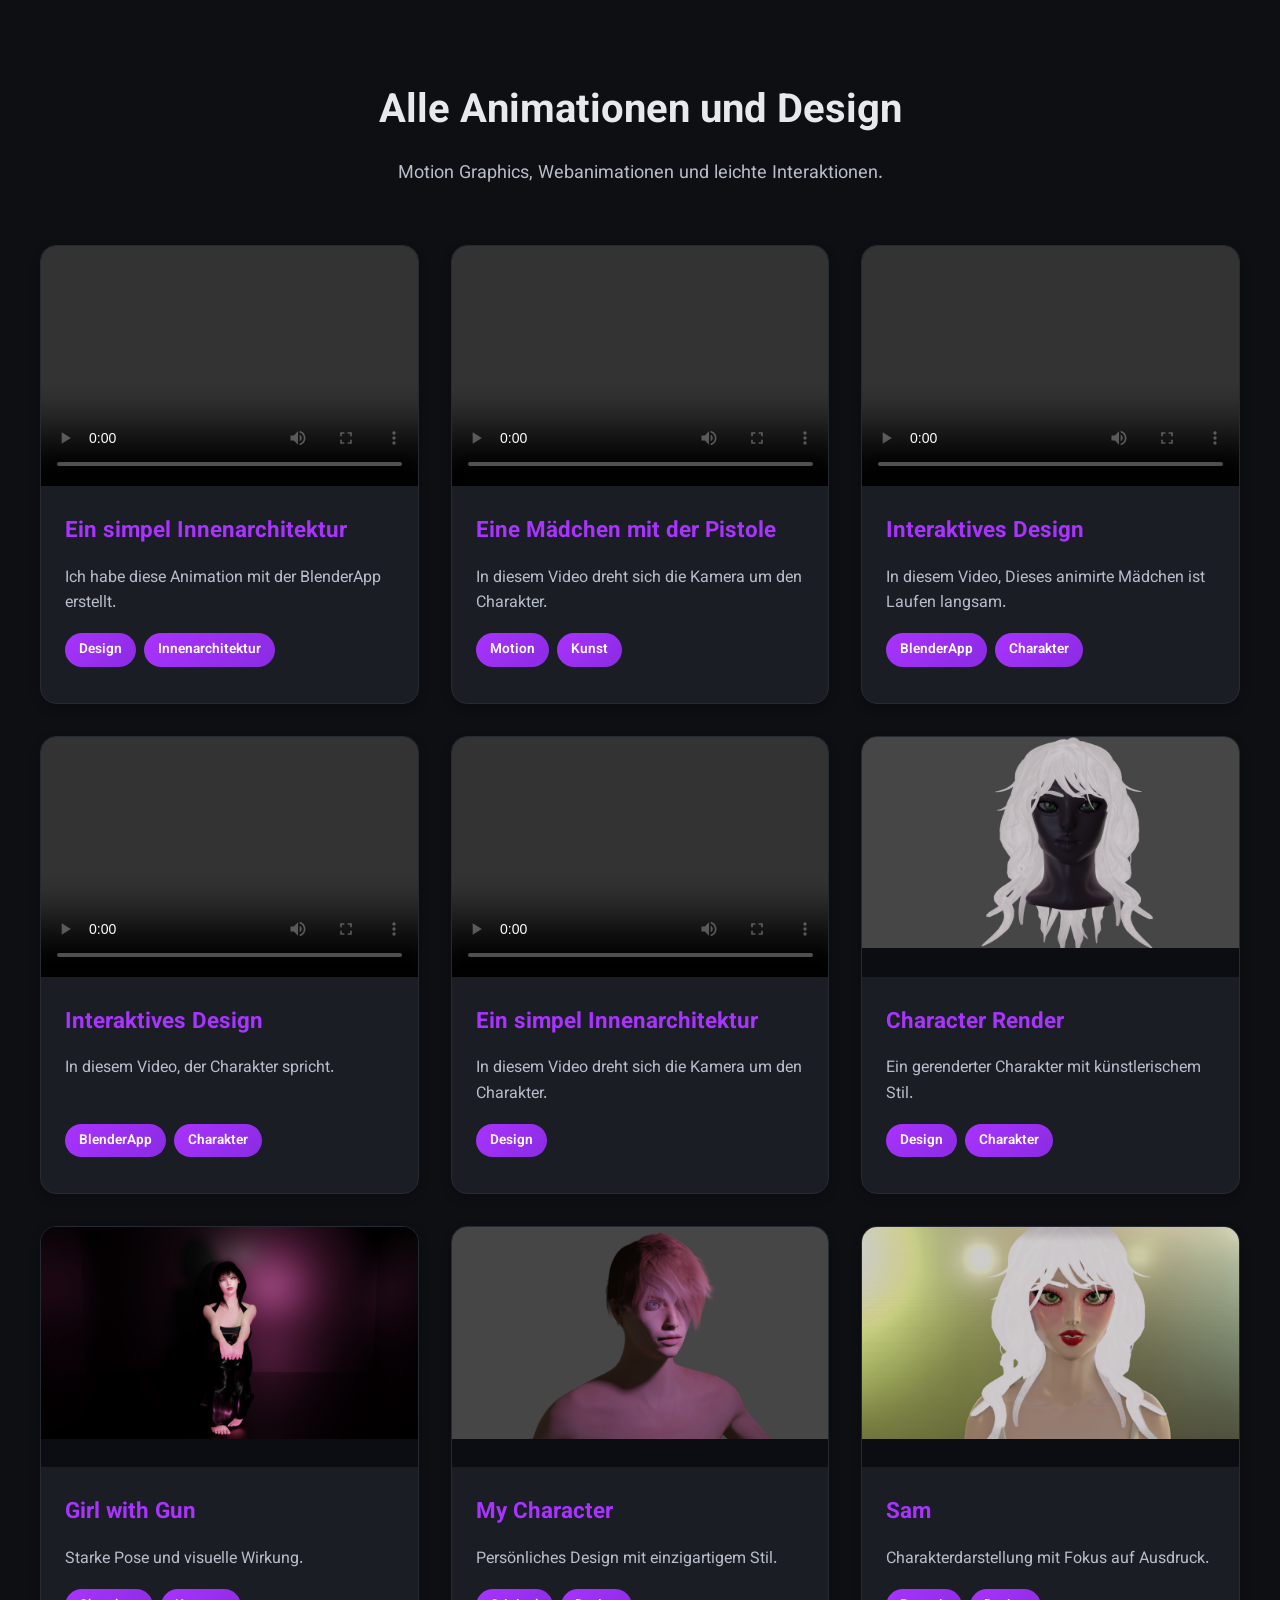
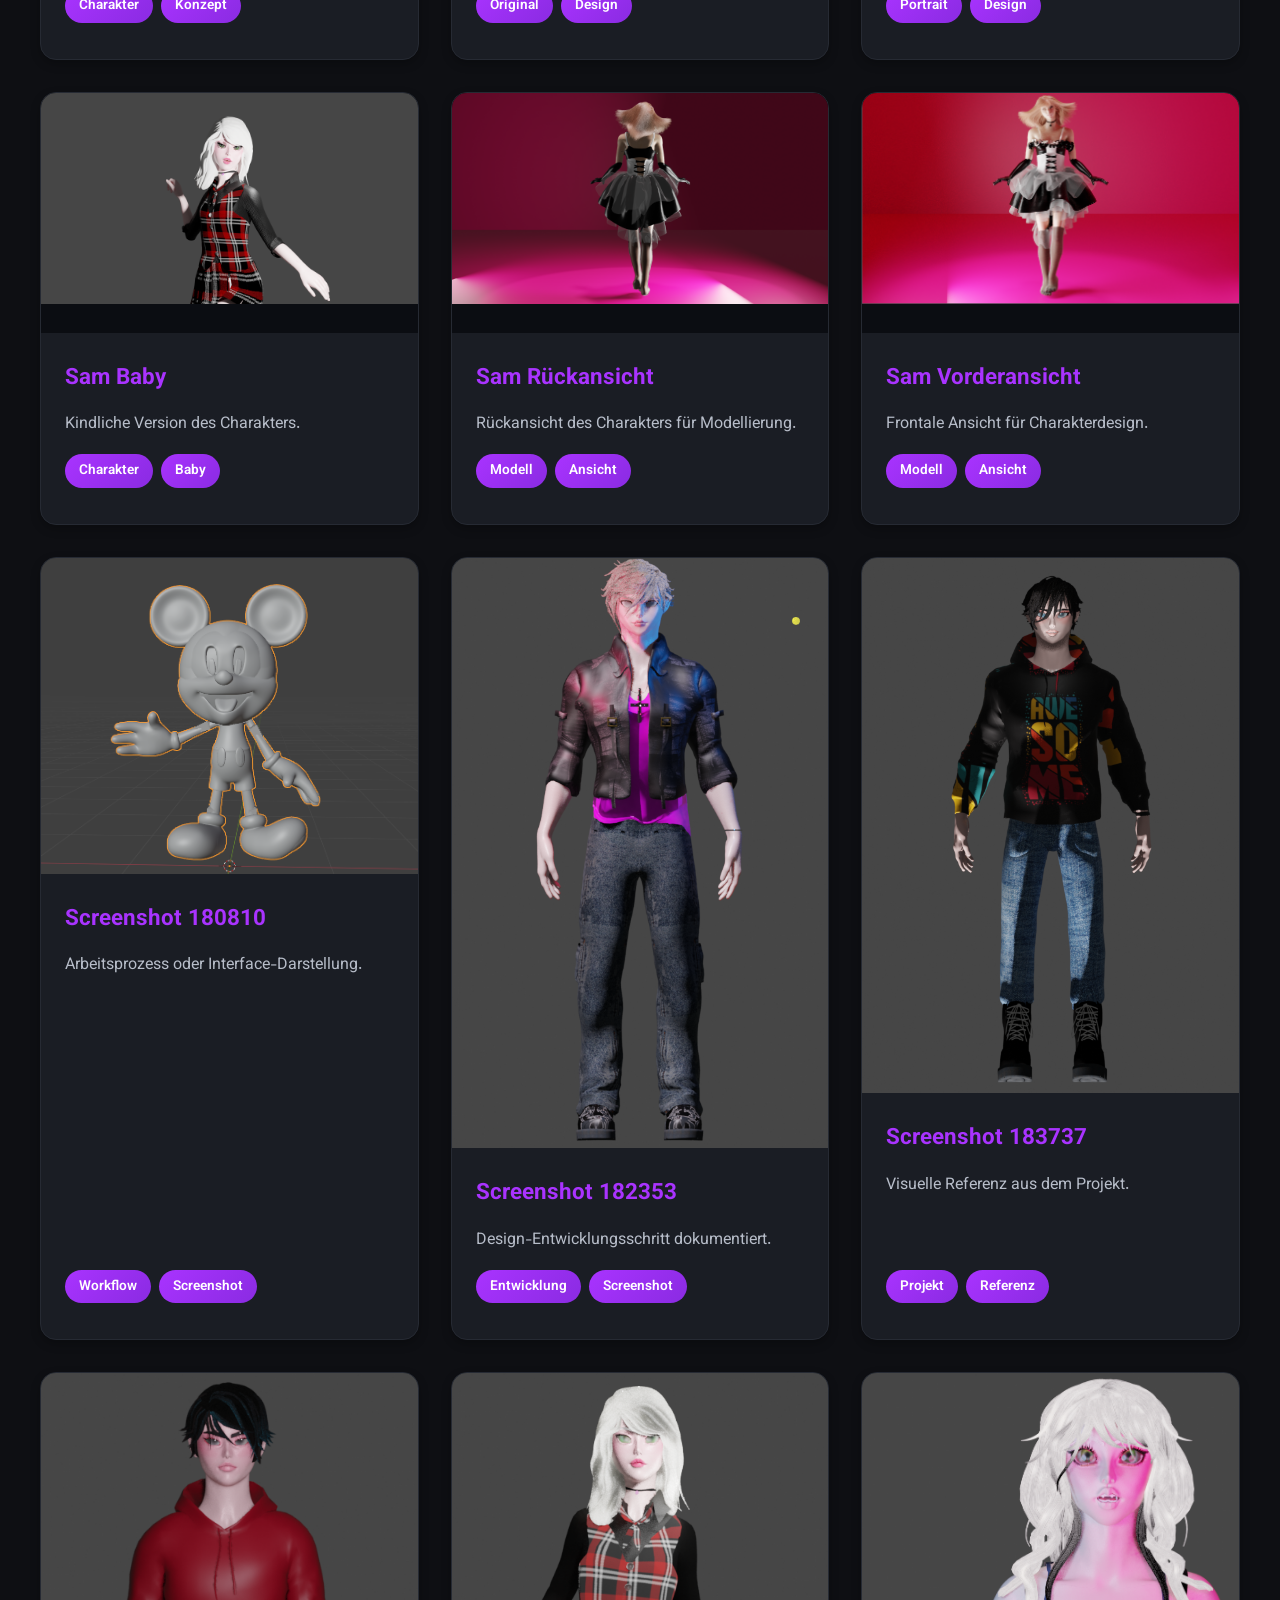
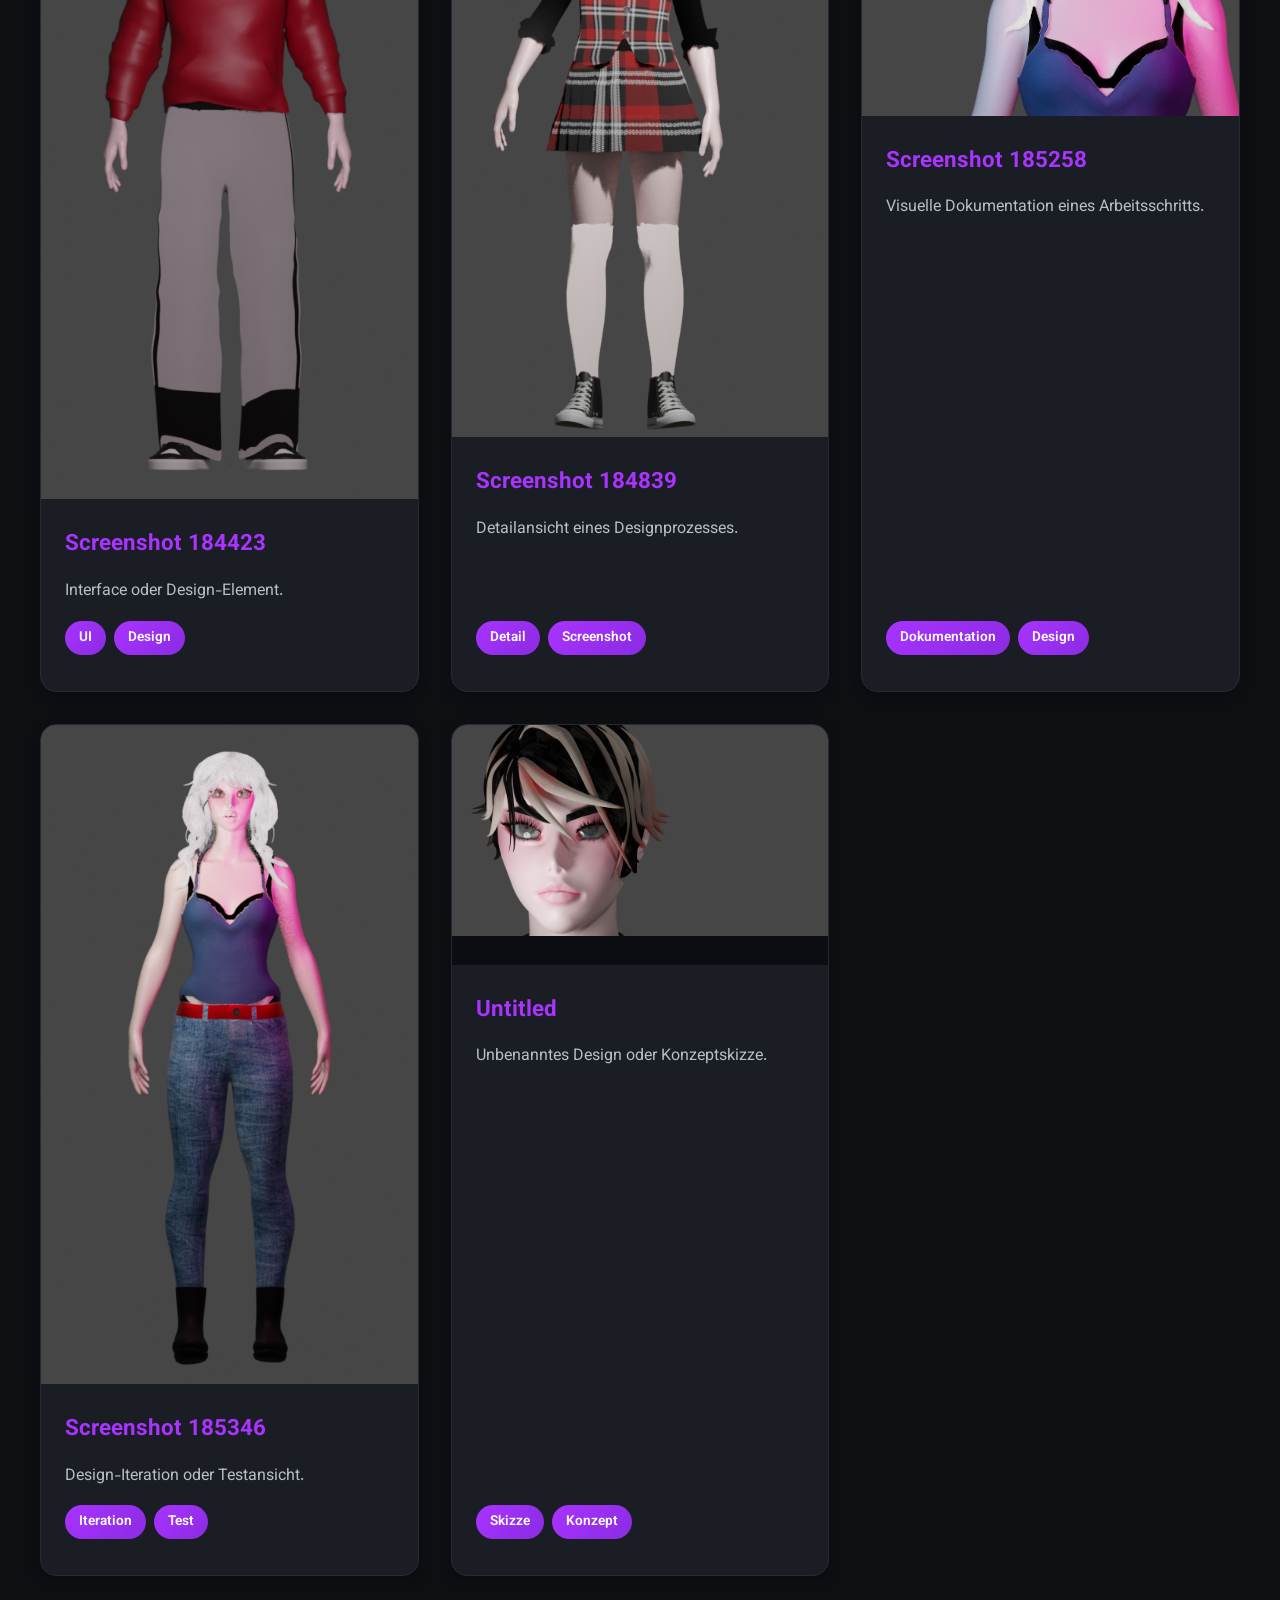
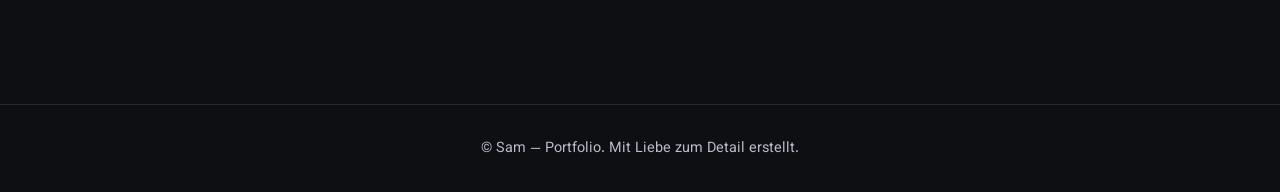
==== morevideos.html @ 578216df ""Completely improved responsive styling and design - Unify card colors across all sections - Center " ====
<!DOCTYPE html>
<html lang="de" dir="ltr">
<head>
  <meta charset="utf-8" />
  <meta name="viewport" content="width=device-width,initial-scale=1" />
  <title>Samira Mashti Zadeh</title>
  <meta name="description"
    content="Animationen, Programmierprojekte und professionelle Zertifikate von Samira Mashti Zadeh." />
  <link rel="preconnect" href="https://fonts.googleapis.com">
  <link href="https://fonts.googleapis.com/css2?family=Vazirmatn:wght@400;600;800&display=swap" rel="stylesheet">
  <link rel="stylesheet" href="css/main.css" />
  <link rel="icon" href="./images/main/favicon.png" type="image/png">
</head>
<body>
  

<section id="animations" class="section">
  <div class="section__head">
    <h2>Alle Animationen und Design</h2>
    <p>Motion Graphics, Webanimationen und leichte Interaktionen.</p>
  </div>

  <div class="grid cards">
    <!-- Video 1 -->
    <article class="card">
      <div class="card__media">
        <video src="videos\0001-0241.mkv" controls preload="metadata"></video>
      </div>
      <div class="card__body">
        <h3>Ein simpel Innenarchitektur</h3>
        <p>Ich habe diese Animation mit der BlenderApp erstellt.</p>
        <div class="tags"><span>Design</span><span>Innenarchitektur</span></div>
      </div>
    </article>

    <!-- Video 2 -->
    <article class="card">
      <div class="card__media">
        <video src="videos\samvid0001-1057.mkv" controls preload="metadata"></video>
      </div>
      <div class="card__body">
        <h3>Eine Mädchen mit der Pistole</h3>
        <p>In diesem Video dreht sich die Kamera um den Charakter.</p>
        <div class="tags"><span>Motion</span><span>Kunst</span></div>
      </div>
    </article>

    <!-- Video 3 -->
    <article class="card">
      <div class="card__media">
        <video src="videos\video check0001-0150.mkv" controls preload="metadata"></video>
      </div>
      <div class="card__body">
        <h3>Interaktives Design</h3>
        <p> In diesem Video, Dieses animirte Mädchen ist Laufen langsam.</p>
        <div class="tags"><span>BlenderApp</span><span>Charakter</span></div>
      </div>
    </article>

    <!-- Video 4 -->
    <article class="card">
      <div class="card__media">
        <video src="videos\video0000-0127.mkv" controls preload="metadata"></video>
      </div>
      <div class="card__body">
        <h3>Interaktives Design</h3>
        <p> In diesem Video, der Charakter spricht.</p>
        <div class="tags"><span>BlenderApp</span><span>Charakter</span></div>
      </div>
    </article>

    <!-- Video 5 -->
    <article class="card">
      <div class="card__media">
        <video src="videos\samvid0001-1120.mkv" controls preload="metadata"></video>
      </div>
      <div class="card__body">
        <h3>Ein simpel Innenarchitektur</h3>
        <p>In diesem Video dreht sich die Kamera um den Charakter.</p>
        <div class="tags"><span>Design</span></div>
      </div>
    </article>

    <!-- images -->
<article class="card">
  <div class="card__media">
    <img src="images/design/character render pic.png" alt="Character Render" />
  </div>
  <div class="card__body">
    <h3>Character Render</h3>
    <p>Ein gerenderter Charakter mit künstlerischem Stil.</p>
    <div class="tags"><span>Design</span><span>Charakter</span></div>
  </div>
</article>

<article class="card">
  <div class="card__media">
    <img src="images/design/girl with gun.png" alt="Girl with Gun" />
  </div>
  <div class="card__body">
    <h3>Girl with Gun</h3>
    <p>Starke Pose und visuelle Wirkung.</p>
    <div class="tags"><span>Charakter</span><span>Konzept</span></div>
  </div>
</article>

<article class="card">
  <div class="card__media">
    <img src="images/design/mycharacter.png" alt="My Character" />
  </div>
  <div class="card__body">
    <h3>My Character</h3>
    <p>Persönliches Design mit einzigartigem Stil.</p>
    <div class="tags"><span>Original</span><span>Design</span></div>
  </div>
</article>

<article class="card">
  <div class="card__media">
    <img src="images/design/sam .png" alt="Sam" />
  </div>
  <div class="card__body">
    <h3>Sam</h3>
    <p>Charakterdarstellung mit Fokus auf Ausdruck.</p>
    <div class="tags"><span>Portrait</span><span>Design</span></div>
  </div>
</article>

<article class="card">
  <div class="card__media">
    <img src="images/design/sam baby.png" alt="Sam Baby" />
  </div>
  <div class="card__body">
    <h3>Sam Baby</h3>
    <p>Kindliche Version des Charakters.</p>
    <div class="tags"><span>Charakter</span><span>Baby</span></div>
  </div>
</article>

<article class="card">
  <div class="card__media">
    <img src="images/design/sam back.png" alt="Sam Back" />
  </div>
  <div class="card__body">
    <h3>Sam Rückansicht</h3>
    <p>Rückansicht des Charakters für Modellierung.</p>
    <div class="tags"><span>Modell</span><span>Ansicht</span></div>
  </div>
</article>

<article class="card">
  <div class="card__media">
    <img src="images/design/sam front.PNG" alt="Sam Front" />
  </div>
  <div class="card__body">
    <h3>Sam Vorderansicht</h3>
    <p>Frontale Ansicht für Charakterdesign.</p>
    <div class="tags"><span>Modell</span><span>Ansicht</span></div>
  </div>
</article>

<article class="card">
  <div class="card__media">
    <img src="images/design/Screenshot 2025-11-18 180810.png" alt="Screenshot 180810" />
  </div>
  <div class="card__body">
    <h3>Screenshot 180810</h3>
    <p>Arbeitsprozess oder Interface-Darstellung.</p>
    <div class="tags"><span>Workflow</span><span>Screenshot</span></div>
  </div>
</article>

<article class="card">
  <div class="card__media">
    <img src="images/design/Screenshot 2025-11-18 182353.png" alt="Screenshot 182353" />
  </div>
  <div class="card__body">
    <h3>Screenshot 182353</h3>
    <p>Design-Entwicklungsschritt dokumentiert.</p>
    <div class="tags"><span>Entwicklung</span><span>Screenshot</span></div>
  </div>
</article>

<article class="card">
  <div class="card__media">
    <img src="images/design/Screenshot 2025-11-18 183737.png" alt="Screenshot 183737" />
  </div>
  <div class="card__body">
    <h3>Screenshot 183737</h3>
    <p>Visuelle Referenz aus dem Projekt.</p>
    <div class="tags"><span>Projekt</span><span>Referenz</span></div>
  </div>
</article>

<article class="card">
  <div class="card__media">
    <img src="images/design/Screenshot 2025-11-18 184423.png" alt="Screenshot 184423" />
  </div>
  <div class="card__body">
    <h3>Screenshot 184423</h3>
    <p>Interface oder Design-Element.</p>
    <div class="tags"><span>UI</span><span>Design</span></div>
  </div>
</article>

<article class="card">
  <div class="card__media">
    <img src="images/design/Screenshot 2025-11-18 184839.png" alt="Screenshot 184839" />
  </div>
  <div class="card__body">
    <h3>Screenshot 184839</h3>
    <p>Detailansicht eines Designprozesses.</p>
    <div class="tags"><span>Detail</span><span>Screenshot</span></div>
  </div>
</article>

<article class="card">
  <div class="card__media">
    <img src="images/design/Screenshot 2025-11-18 185258.png" alt="Screenshot 185258" />
  </div>
  <div class="card__body">
    <h3>Screenshot 185258</h3>
    <p>Visuelle Dokumentation eines Arbeitsschritts.</p>
    <div class="tags"><span>Dokumentation</span><span>Design</span></div>
  </div>
</article>

<article class="card">
  <div class="card__media">
    <img src="images/design/Screenshot 2025-11-18 185346.png" alt="Screenshot 185346" />
  </div>
  <div class="card__body">
    <h3>Screenshot 185346</h3>
    <p>Design-Iteration oder Testansicht.</p>
    <div class="tags"><span>Iteration</span><span>Test</span></div>
  </div>
</article>

<article class="card">
  <div class="card__media">
    <img src="images/design/untitled.png" alt="Untitled" />
  </div>
  <div class="card__body">
    <h3>Untitled</h3>
    <p>Unbenanntes Design oder Konzeptskizze.</p>
    <div class="tags"><span>Skizze</span><span>Konzept</span></div>
  </div>
</article>

</section>



  <footer class="footer">
    <p>© Sam — Portfolio. Mit Liebe zum Detail erstellt.</p>
  </footer>

  <script src="js/app.js"></script>
</body>
</html>
---- css/main.css ----
/* ==================== متغیرها و پایه ==================== */
:root {
  --bg: #0e0f13;
  --bg-alt: #14161c;
  --text: #e7e9ee;
  --muted: #b7bdc9;
  --primary: #a933ff;
  --ring: #00bcd4;
  --card: #1a1d24;
  --border: #262a33;
  --shadow: rgba(0, 0, 0, 0.25);
  --transition: all 0.3s cubic-bezier(0.4, 0, 0.2, 1);
}

*,
*::before,
*::after {
  box-sizing: border-box;
  margin: 0;
  padding: 0;
}

html,
body {
  scroll-behavior: smooth;
}

body {
  font-family: 'Vazirmatn', system-ui, -apple-system, sans-serif;
  color: var(--text);
  background: var(--bg);
  line-height: 1.6;
  overflow-x: hidden;
}

img,
video {
  max-width: 100%;
  display: block;
}

a {
  color: inherit;
  text-decoration: none;
  transition: var(--transition);
}

/* ==================== ناوبری ==================== */
.nav {
  position: sticky;
  top: 0;
  backdrop-filter: blur(12px);
  background: rgba(14, 15, 19, 0.75);
  border-bottom: 1px solid var(--border);
  display: flex;
  justify-content: space-between;
  align-items: center;
  padding: 16px 24px;
  z-index: 100;
  transition: var(--transition);
}

.nav:hover {
  background: rgba(14, 15, 19, 0.9);
}

.logo {
  width: 50px;
  height: auto;
  transition: var(--transition);
}

.logo:hover {
  transform: scale(1.05);
}

.nav a {
  position: relative;
  padding: 8px 12px;
  font-weight: 500;
  opacity: 0.9;
}

.nav a::after {
  content: '';
  position: absolute;
  bottom: 0;
  left: 50%;
  width: 0;
  height: 2px;
  background: var(--primary);
  transition: var(--transition);
  transform: translateX(-50%);
}

.nav a:hover {
  opacity: 1;
}

.nav a:hover::after {
  width: 70%;
}

/* ==================== بخش Hero ==================== */
.hero {
  min-height: 80vh;
  display: grid;
  grid-template-columns: 1fr 1fr;
  align-items: center;
  gap: 40px;
  padding: 60px 20px;
  max-width: 1400px;
  margin: 0 auto;
}

.hero__content h1 {
  font-size: clamp(32px, 5vw, 56px);
  margin: 0 0 16px;
  line-height: 1.2;
}

.hero__name {
  font-size: clamp(22px, 3vw, 32px);
  color: var(--muted);
  margin: 0 0 12px;
  font-weight: 600;
}

.hero__content p {
  color: var(--muted);
  margin: 0 0 24px;
  font-size: clamp(16px, 2vw, 20px);
}

.hero__cta {
  display: flex;
  gap: 16px;
  flex-wrap: wrap;
}

.btn {
  display: inline-block;
  padding: 12px 24px;
  border-radius: 10px;
  border: 1px solid var(--border);
  color: var(--text);
  font-weight: 600;
  transition: var(--transition);
  cursor: pointer;
  text-align: center;
}

.btn.primary {
  background: var(--primary);
  border-color: transparent;
  box-shadow: 0 4px 15px rgba(169, 51, 255, 0.3);
}

.btn.primary:hover {
  background: #8a2be2;
  transform: translateY(-2px);
  box-shadow: 0 6px 20px rgba(169, 51, 255, 0.5);
}

.btn.ghost:hover {
  background: rgba(169, 51, 255, 0.1);
  border-color: var(--primary);
}

/* ==================== افکت Orbit ==================== */
.hero__orbit {
  position: relative;
  width: 280px;
  height: 280px;
  margin: 0 auto;
}

.imgp {
  position: absolute;
  top: 50%;
  left: 50%;
  width: 150%;
  height: 250%;
  
  transform: translate(-50%, -50%);
  object-fit: cover;
  z-index: 10;
  border: 3px solid var(--primary);
  box-shadow: 0 0 30px rgba(169, 51, 255, 0.4);
}

.ring {
  fill: none;
  stroke: var(--ring);
  stroke-width: 2;
  opacity: 0.7;
  animation: spin 18s linear infinite;
}

.ring--2 {
  stroke: var(--primary);
  opacity: 0.5;
  animation-duration: 26s;
}

@keyframes spin {
  from {
    transform: rotate(0deg);
    transform-origin: 50% 50%;
  }

  to {
    transform: rotate(360deg);
    transform-origin: 50% 50%;
  }
}

/* ==================== بخش‌های اصلی ==================== */
.section {
  padding: 80px 20px;
  transition: var(--transition);
}

.section.alt {
  background: var(--bg-alt);
}

.section__head {
  max-width: 900px;
  margin: 0 auto 48px;
  text-align: center;
}

.section__head h2 {
  margin: 0 0 16px;
  font-size: clamp(28px, 4vw, 40px);
  color: var(--text);
}

.section__head p {
  color: var(--muted);
  font-size: clamp(16px, 2vw, 18px);
}

/* ==================== کارت‌های Animationen (حالت قبلی) ==================== */
#animations .grid.cards {
  display: grid;
  grid-template-columns: repeat(auto-fit, minmax(300px, 1fr));
  gap: 24px;
  max-width: 1200px;
  margin: 0 auto;
}

#animations .cards>.card {
  background: var(--card);
  border: 1px solid var(--border);
  border-radius: 16px;
  overflow: hidden;
  display: flex !important;
  flex-direction: column !important;
  transition: var(--transition);
  box-shadow: 0 4px 10px var(--shadow);
}

#animations .card:hover {
  transform: translateY(-5px);
  box-shadow: 0 8px 25px rgba(169, 51, 255, 0.2);
  border-color: rgba(169, 51, 255, 0.4);
}

#animations .card__media {
  width: 100%;
  min-height: 220px;
  flex-shrink: 0;
  background: #0b0d12;
}

#animations .card__media video {
  width: 100%;
  height: 100%;
  object-fit: cover;
}

#animations .card__body {
  padding: 24px 20px;
  flex-grow: 1;
  display: flex;
  flex-direction: column;
}

#animations .card__body h3 {
  margin: 0 0 12px 0;
  color: var(--primary);
  font-weight: 700;
}

#animations .card__body p {
  color: var(--muted);
  margin: 0 0 16px 0;
  flex-grow: 1;
}

#animations .tags span {
  background: #232733;
  color: var(--muted);
  padding: 4px 10px;
  border-radius: 999px;
  margin: 0 8px 8px 0;
  font-size: 0.85rem;
  display: inline-block;
}

/* ==================== کارت‌های Programmierungsprojekte (بدون تصویر) ==================== */
#projects .grid.cards {
  display: grid;
  grid-template-columns: repeat(auto-fit, minmax(320px, 1fr));
  gap: 28px;
  max-width: 1200px;
  margin: 0 auto;
}

#projects .cards>.card {
  grid-template-columns: 1fr !important;
  display: block !important;
  min-height: auto;
  background: linear-gradient(135deg, #1a1d24 0%, #2a1b3c 50%, #1a1d24 100%);
  border: 1px solid rgba(169, 51, 255, 0.4);
  border-radius: 16px;
  overflow: hidden;
  transition: all 0.4s cubic-bezier(0.175, 0.885, 0.32, 1.275);
  position: relative;
  box-shadow: 0 4px 15px var(--shadow);
}

#projects .card::before {
  content: '';
  position: absolute;
  top: 0;
  left: 0;
  right: 0;
  height: 4px;
  background: linear-gradient(90deg, var(--primary), var(--ring), var(--primary));
  background-size: 200% 200%;
  opacity: 0.8;
  animation: gradientFlow 3s ease infinite;
  z-index: 2;
}

@keyframes gradientFlow {
  0% {
    background-position: 0% 50%;
  }

  50% {
    background-position: 100% 50%;
  }

  100% {
    background-position: 0% 50%;
  }
}

#projects .card:hover {
  transform: translateY(-8px) scale(1.01);
  box-shadow: 0 12px 35px rgba(169, 51, 255, 0.4);
  border-color: rgba(169, 51, 255, 0.7);
}

#projects .card__media {
  display: none !important;
}

#projects .card__body {
  width: 100%;
  padding: 32px 28px;
  display: flex;
  flex-direction: column;
}

#projects .card__body h3 {
  margin: 0 0 16px 0;
  color: var(--primary);
  font-weight: 800;
  font-size: 1.5rem;
  transition: color 0.3s ease;
}

#projects .card:hover .card__body h3 {
  color: var(--ring);
}

#projects .card__body p {
  color: var(--muted);
  line-height: 1.8;
  margin: 0 0 20px 0;
  flex-grow: 1;
}

#projects .tags {
  margin: 20px 0;
}

#projects .tags span {
  background: linear-gradient(135deg, var(--primary), #8a2be2);
  color: white;
  padding: 6px 16px;
  border-radius: 20px;
  font-size: 0.85rem;
  font-weight: 600;
  margin: 0 8px 8px 0;
  display: inline-block;
  transition: var(--transition);
  box-shadow: 0 2px 5px rgba(0, 0, 0, 0.2);
}

#projects .tags span:hover {
  transform: translateY(-3px) scale(1.1);
  box-shadow: 0 4px 10px rgba(169, 51, 255, 0.4);
}

#projects .actions {
  margin-top: auto;
  padding-top: 16px;
}

#projects .btn.small {
  background: linear-gradient(135deg, var(--primary), #8a2be2);
  border: none;
  color: white;
  padding: 12px 28px;
  border-radius: 10px;
  font-weight: 700;
  font-size: 0.95rem;
  transition: var(--transition);
  position: relative;
  overflow: hidden;
  display: inline-block;
  cursor: pointer;
  width: 100%;
  text-align: center;
}

#projects .btn.small::after {
  content: '';
  position: absolute;
  top: -50%;
  left: -60%;
  width: 20px;
  height: 200%;
  background: rgba(255, 255, 255, 0.35);
  transform: rotate(25deg);
  transition: all 0.6s ease;
}

#projects .btn.small:hover::after {
  left: 130%;
}

#projects .btn.small:hover {
  transform: translateY(-3px);
  box-shadow: 0 8px 22px rgba(169, 51, 255, 0.6);
}

/* ==================== بخش Zertifikate ==================== */
.cert-filter {
  display: flex;
  flex-wrap: wrap;
  justify-content: center;
  gap: 12px;
  margin-bottom: 32px;
}

.filter-btn {
  background: rgba(169, 51, 255, 0.1);
  color: var(--primary);
  border: 1px solid rgba(169, 51, 255, 0.3);
  padding: 10px 20px;
  border-radius: 25px;
  cursor: pointer;
  transition: var(--transition);
  font-weight: 500;
}

.filter-btn:hover {
  background: rgba(169, 51, 255, 0.2);
  transform: translateY(-2px);
}

.filter-btn.active {
  background: var(--primary);
  color: white;
  border-color: transparent;
  box-shadow: 0 4px 15px rgba(169, 51, 255, 0.4);
}

.cert-carousel {
  display: flex;
  overflow-x: auto;
  gap: 20px;
  scroll-behavior: smooth;
  padding: 20px 10px 30px;
  scrollbar-width: thin;
  scrollbar-color: var(--primary) transparent;
}

.cert-carousel::-webkit-scrollbar {
  height: 8px;
}

.cert-carousel::-webkit-scrollbar-track {
  background: var(--bg-alt);
  border-radius: 10px;
}

.cert-carousel::-webkit-scrollbar-thumb {
  background: var(--primary);
  border-radius: 10px;
}

.cert-card {
  min-width: 280px;
  background: var(--card);
  border: 1px solid var(--border);
  border-radius: 12px;
  padding: 24px;
  box-shadow: 0 4px 10px var(--shadow);
  transition: var(--transition);
  flex-shrink: 0;
}

.cert-card:hover {
  transform: translateY(-5px);
  box-shadow: 0 8px 25px rgba(169, 51, 255, 0.3);
  border-color: rgba(169, 51, 255, 0.5);
}

.cert-card h3 {
  color: var(--primary);
  margin-bottom: 8px;
}

.cert-card p {
  color: var(--muted);
  margin-bottom: 16px;
  font-size: 0.9rem;
}

.cert-controls {
  display: flex;
  flex-wrap: wrap;
  justify-content: center;
  gap: 12px;
  margin-top: 24px;
}

.cert-controls .btn {
  background: rgba(169, 51, 255, 0.1);
  color: var(--primary);
  border: 1px solid rgba(169, 51, 255, 0.3);
  padding: 10px 20px;
  border-radius: 8px;
  cursor: pointer;
  transition: var(--transition);
  font-weight: 500;
}

.cert-controls .btn:hover {
  background: var(--primary);
  color: white;
  transform: translateY(-2px);
  box-shadow: 0 4px 15px rgba(169, 51, 255, 0.4);
}

.cert-controls .view-all {
  background: rgba(0, 188, 212, 0.1);
  color: var(--ring);
  border-color: rgba(0, 188, 212, 0.3);
}

.cert-controls .view-all:hover {
  background: var(--ring);
}

/* ==================== فرم تماس ==================== */
.contact {
  max-width: 600px;
  margin: 0 auto;
  display: grid;
  gap: 20px;
}

.contact label {
  display: grid;
  gap: 8px;
  font-weight: 500;
}

.contact input,
.contact textarea {
  background: #0e1016;
  color: var(--text);
  border: 1px solid var(--border);
  padding: 14px 16px;
  border-radius: 10px;
  transition: var(--transition);
  font-family: inherit;
}

.contact input:focus,
.contact textarea:focus {
  outline: none;
  border-color: var(--primary);
  box-shadow: 0 0 0 3px rgba(169, 51, 255, 0.1);
}

.contact button[type="submit"] {
  background: var(--primary);
  color: white;
  border: none;
  padding: 14px 32px;
  border-radius: 10px;
  font-weight: 700;
  cursor: pointer;
  transition: var(--transition);
  margin-top: 10px;
}

.contact button[type="submit"]:hover {
  background: #8a2be2;
  transform: translateY(-2px);
  box-shadow: 0 6px 20px rgba(169, 51, 255, 0.4);
}

/* ==================== شبکه‌های اجتماعی ==================== */
.socials {
  max-width: 600px;
  margin: 32px auto 0;
  display: flex;
  justify-content: center;
  gap: 16px;
  flex-wrap: wrap;
}

.socials a {
  padding: 12px 24px;
  background: rgba(169, 51, 255, 0.1);
  border: 1px solid rgba(169, 51, 255, 0.3);
  border-radius: 10px;
  transition: var(--transition);
  font-weight: 500;
}

.socials a:hover {
  background: var(--primary);
  transform: translateY(-2px);
  box-shadow: 0 4px 15px rgba(169, 51, 255, 0.4);
}

/* ==================== فوتر ==================== */
.footer {
  border-top: 1px solid var(--border);
  padding: 32px 20px;
  text-align: center;
  color: var(--muted);
  font-size: 0.9rem;
}

/* ==================== انیمیشن ورود کارت‌ها ==================== */
@keyframes fadeInUp {
  from {
    opacity: 0;
    transform: translateY(30px);
  }

  to {
    opacity: 1;
    transform: translateY(0);
  }
}

.card {
  animation: fadeInUp 0.6s ease forwards;
}

.card:nth-child(even) {
  animation-delay: 0.1s;
}

.card:nth-child(3n) {
  animation-delay: 0.15s;
}

/* ==================== RESPONSIVE DESIGN ==================== */

/* دسکتاپ بزرگ */
@media (min-width: 1440px) {
  .hero {
    padding: 80px 40px;
  }

  .section {
    padding: 100px 40px;
  }
}

/* لپ‌تاپ */
@media (max-width: 1200px) {
  .hero {
    min-height: 70vh;
    gap: 32px;
  }

  .nav {
    padding: 14px 20px;
  }
}

/* تبلت افقی / دسکتاپ کوچک */
@media (max-width: 992px) {
  .hero {
    grid-template-columns: 1fr;
    text-align: center;
    min-height: auto;
    padding: 60px 20px;
  }

  .hero__orbit {
    width: 240px;
    height: 240px;
    margin: 40px auto 0;
  }

  .nav {
    flex-wrap: wrap;
    gap: 10px;
  }

  .nav a {
    margin: 0 8px;
  }

  #projects .grid.cards,
  #animations .grid.cards {
    grid-template-columns: repeat(auto-fit, minmax(280px, 1fr));
  }
}

/* تبلت عمودی */
@media (max-width: 768px) {
  .section {
    padding: 60px 20px;
  }

  .section__head {
    margin-bottom: 32px;
  }

  #projects .card__body {
    padding: 24px 20px;
  }

  #projects .card__body h3 {
    font-size: 1.3rem;
  }

  .cert-filter,
  .cert-controls {
    justify-content: center;
  }

  .socials {
    flex-wrap: wrap;
  }

  .card {
    animation-delay: 0 !important;
  }
}

/* موبایل بزرگ */
@media (max-width: 576px) {
  .hero__content h1 {
    font-size: clamp(24px, 6vw, 32px);
  }

  .btn {
    padding: 10px 20px;
    font-size: 0.95rem;
    width: 100%;
    max-width: 280px;
  }

  .hero__cta {
    justify-content: center;
  }

  .cert-card {
    min-width: 240px;
  }

  .cert-controls {
    flex-direction: column;
    align-items: stretch;
  }

  .cert-controls .btn {
    width: 100%;
  }

  #projects .grid.cards,
  #animations .grid.cards {
    grid-template-columns: 1fr;
  }
}

/* موبایل کوچک */
@media (max-width: 375px) {
  .nav {
    padding: 12px 16px;
  }

  .nav a {
    font-size: 0.9rem;
    padding: 6px 10px;
  }

  .section {
    padding: 48px 16px;
  }

  .hero__orbit {
    width: 200px;
    height: 200px;
  }

  #projects .card__body,
  .cert-card {
    padding: 20px 16px;
  }
}

/* ==================== دکمه‌های وسط‌چین ==================== */
.button-center-container {
  display: flex;
  justify-content: center;
  margin-top: 48px;
  margin-bottom: 32px;
}

.btn-centered,
.btn-show-more {
  min-width: 220px;
  padding: 14px 32px !important;
  font-size: 1.05rem !important;
  font-weight: 700 !important;
  background: var(--gradient-primary) !important;
  border: none !important;
  color: white !important;
  border-radius: 12px !important;
  cursor: pointer;
  transition: var(--transition);
  box-shadow: 0 4px 15px rgba(169, 51, 255, 0.3);
}

.btn-centered:hover,
.btn-show-more:hover {
  transform: translateY(-4px) scale(1.03) !important;
  box-shadow: 0 8px 25px rgba(169, 51, 255, 0.5) !important;
}

/* ==================== بهبود بخش Animationen ==================== */
#animations .section__head {
  margin-bottom: 56px;
}

#animations .grid.cards {
  gap: 32px;
  margin-bottom: 48px;
}

#animations .card {
  box-shadow: 0 6px 18px var(--shadow);
  transition: all 0.4s cubic-bezier(0.175, 0.885, 0.32, 1.275);
}

#animations .card:hover {
  transform: translateY(-8px) scale(1.02);
  box-shadow: 0 12px 35px rgba(169, 51, 255, 0.3);
}

#animations .card__media {
  min-height: 240px;
  position: relative;
  overflow: hidden;
}

#animations .card__media::after {
  content: '';
  position: absolute;
  top: 0;
  left: 0;
  right: 0;
  height: 4px;
  background: var(--gradient-topbar);
  background-size: 200% 200%;
  opacity: 0.8;
  animation: gradientFlow 3s ease infinite;
}

#animations .card__body {
  padding: 28px 24px;
}

#animations .card__body h3 {
  font-size: 1.4rem;
  margin-bottom: 16px;
}

#animations .tags span {
  background: linear-gradient(135deg, var(--primary), #8a2be2);
  color: white;
  font-weight: 600;
  padding: 6px 14px;
  border-radius: 20px;
}

/* ==================== بهبود بخش Projekte ==================== */
#projects .button-center-container {
  margin-top: 56px;
  margin-bottom: 40px;
}

.btn-show-more {
  background: linear-gradient(135deg, #00bcd4, #008ba3) !important;
  position: relative;
  overflow: hidden;
}

.btn-show-more::after {
  content: '';
  position: absolute;
  top: -50%;
  left: -60%;
  width: 20px;
  height: 200%;
  background: rgba(255, 255, 255, 0.35);
  transform: rotate(25deg);
  transition: all 0.6s ease;
}

.btn-show-more:hover::after {
  left: 130%;
}

/* ==================== ریسپانسیو برای دکمه‌ها ==================== */
@media (max-width: 768px) {

  .btn-centered,
  .btn-show-more {
    min-width: 180px;
    padding: 12px 24px !important;
    font-size: 0.95rem !important;
  }

  #animations .grid.cards {
    gap: 24px;
  }
}
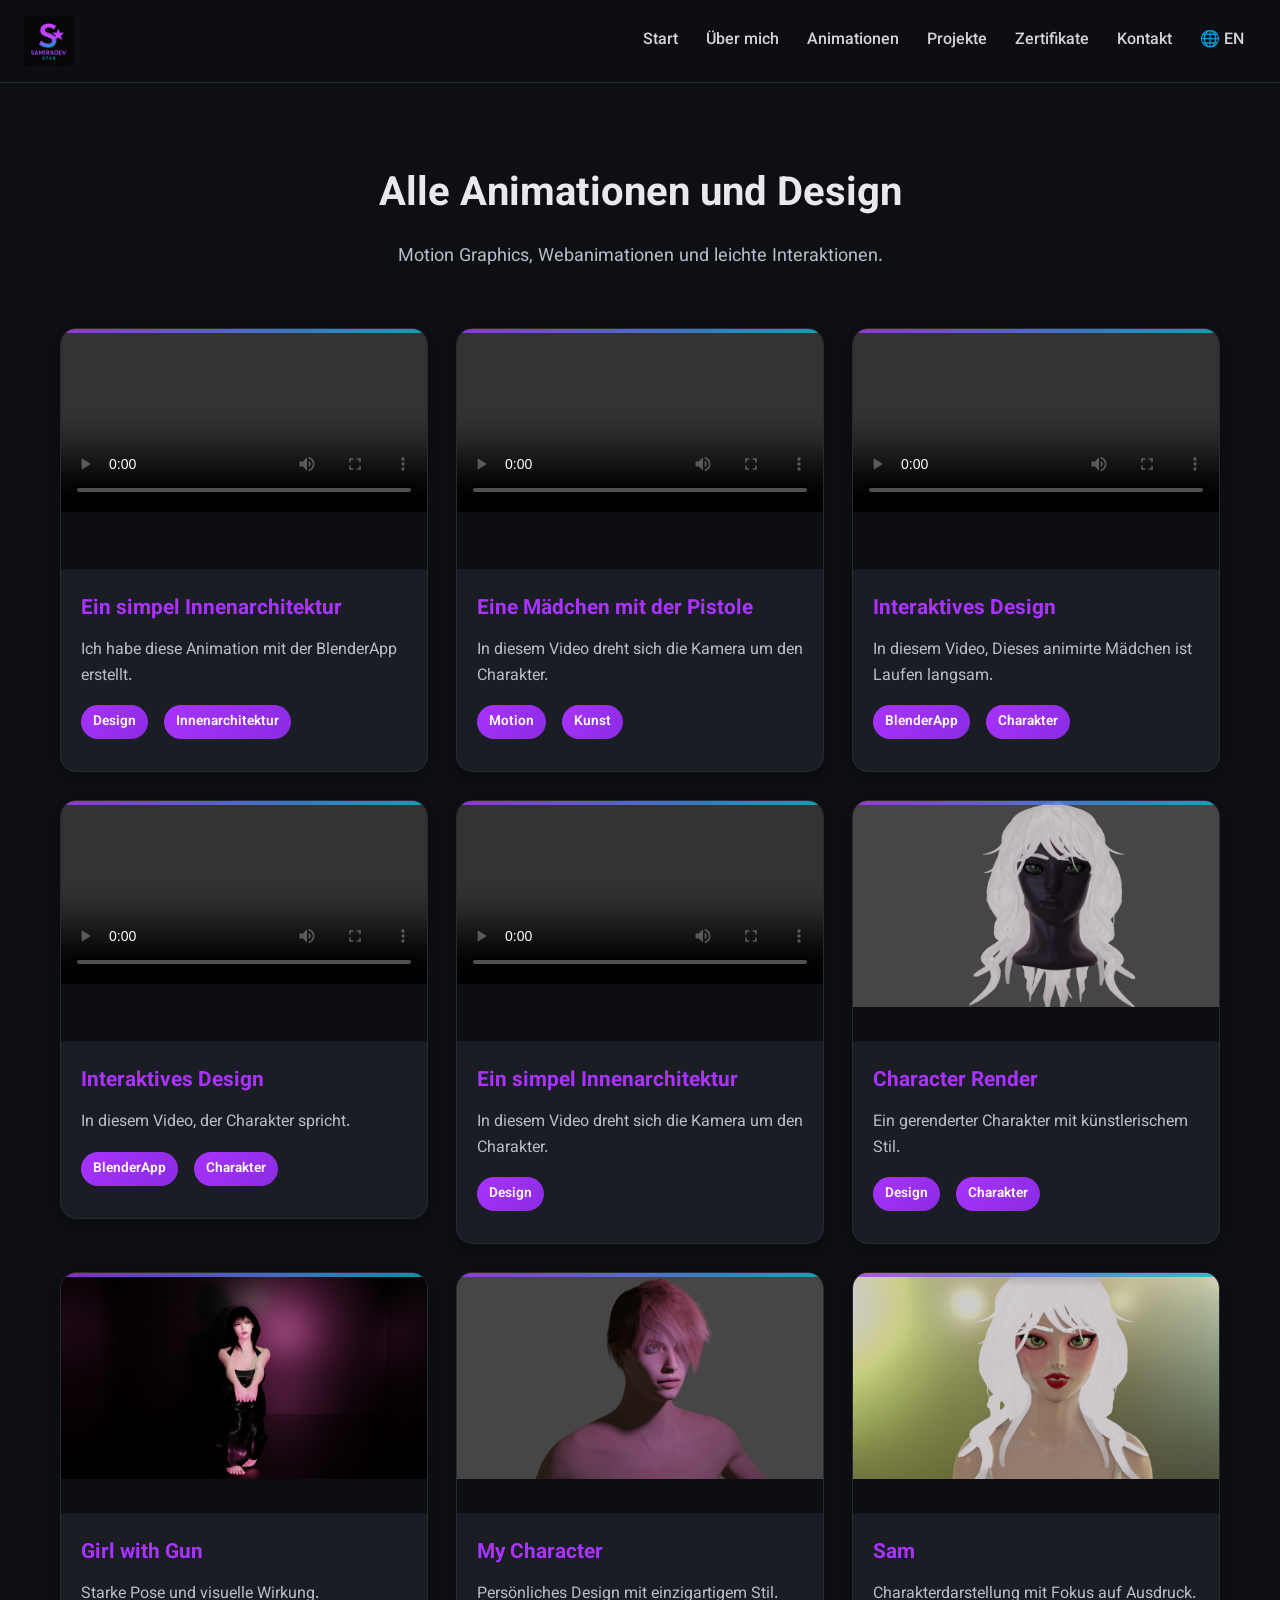
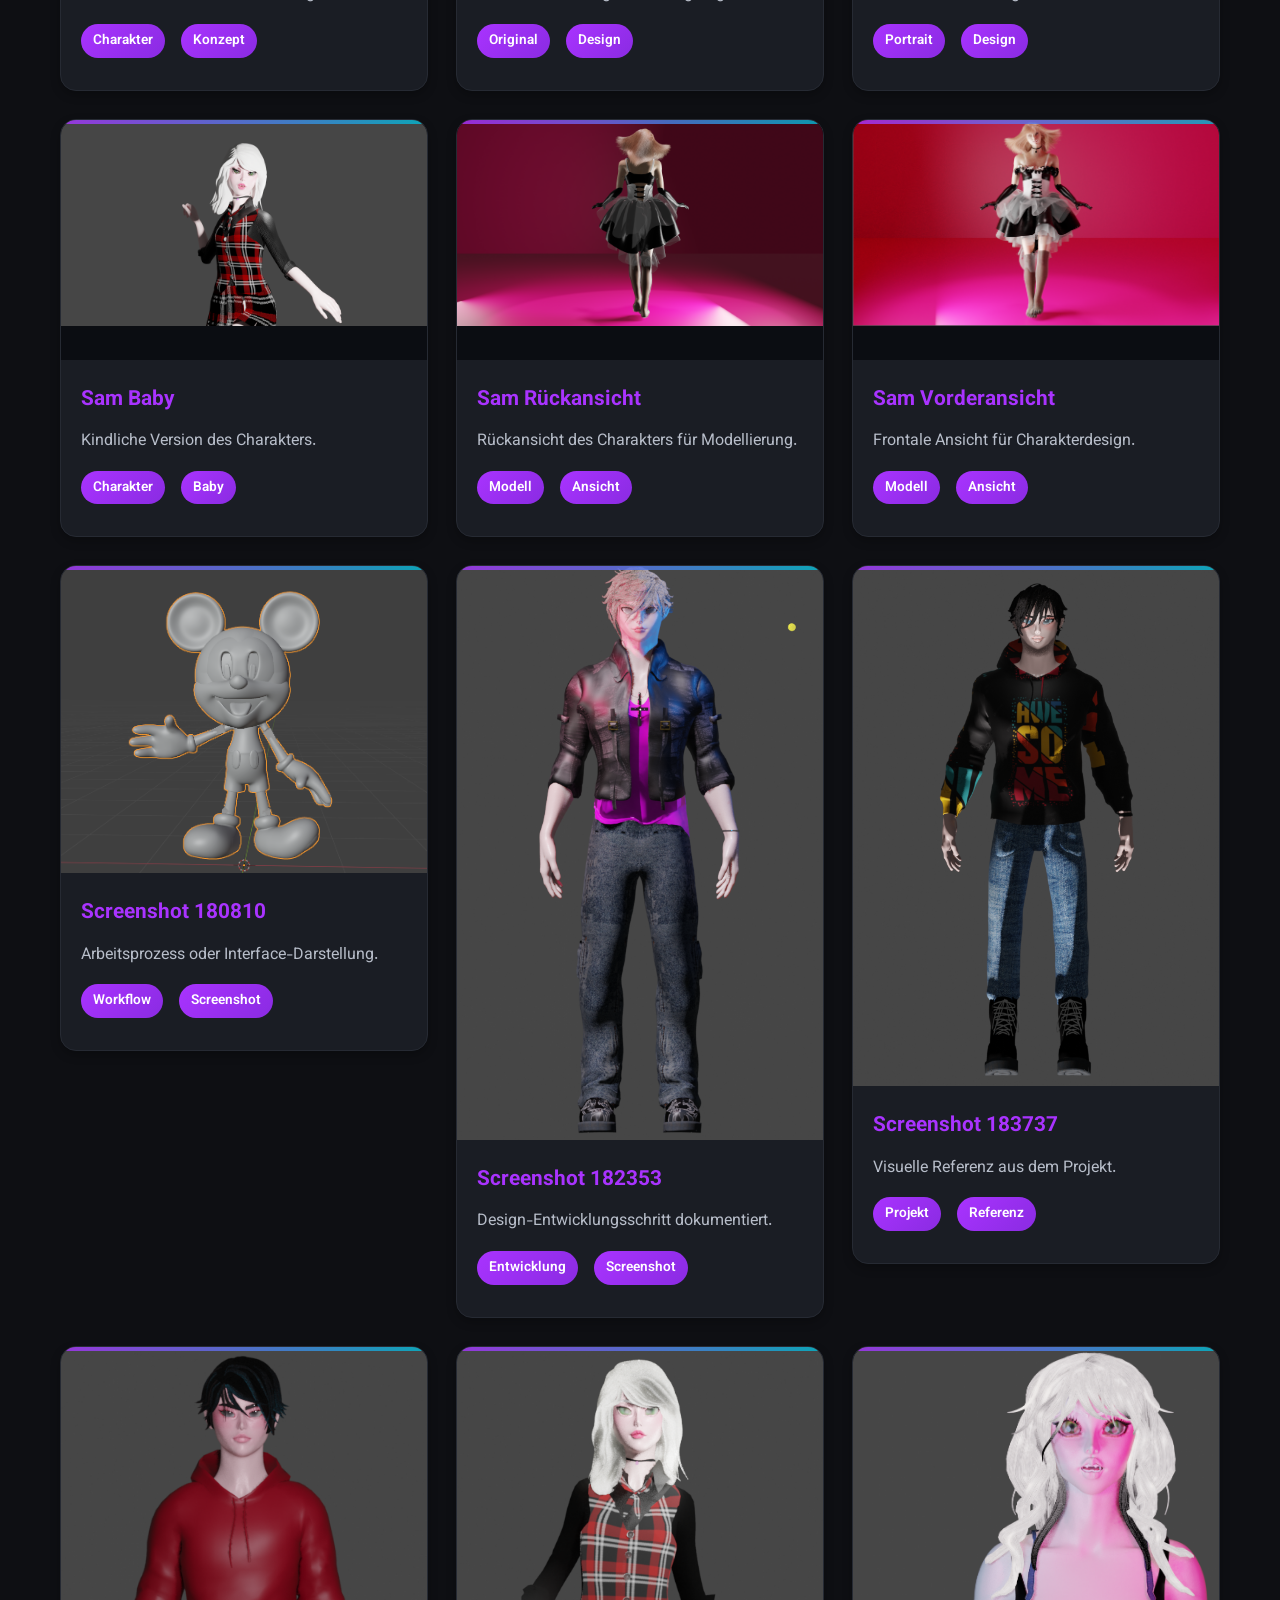
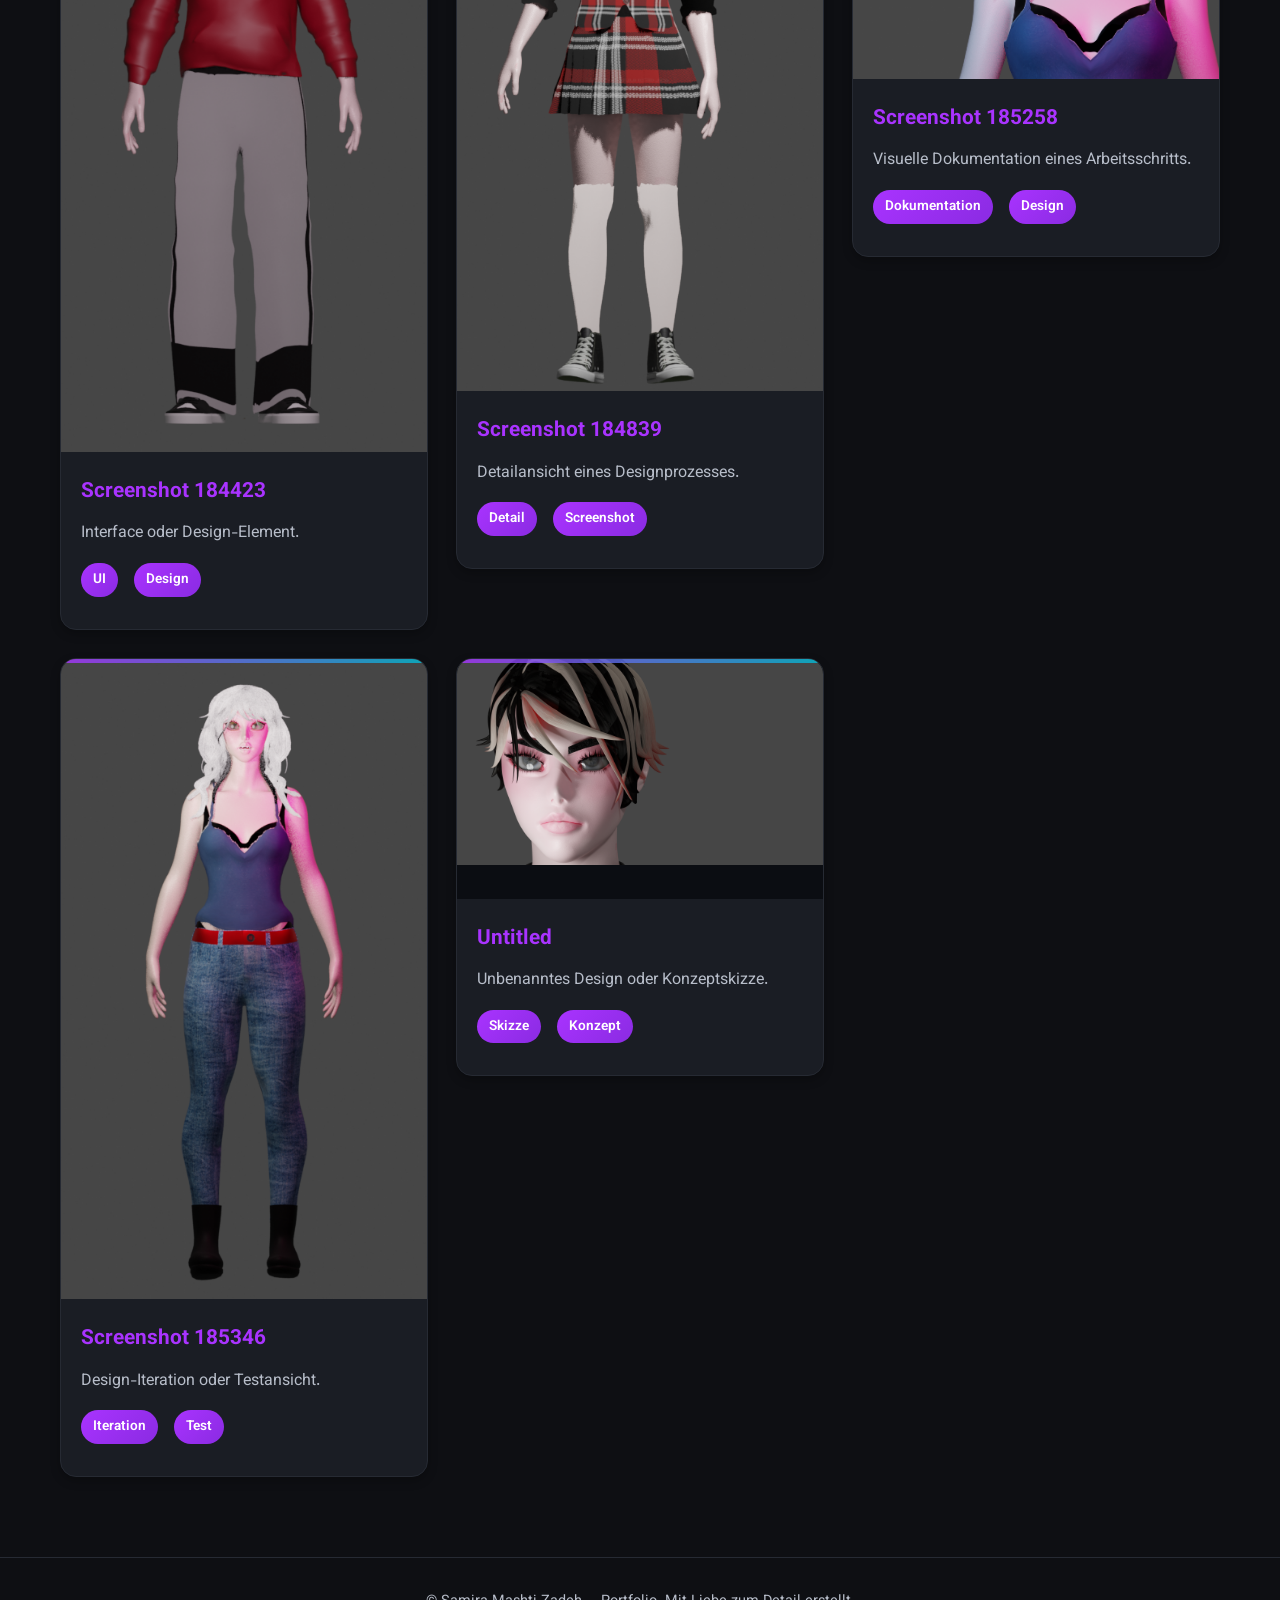
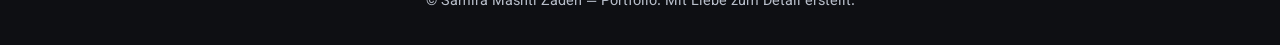
==== commit bdfe32c8: "feat(css): add animated gradient border to language button - Add purple border with smooth blue tran" ====
--- a/morevideos.html
+++ b/morevideos.html
@@ -1,263 +1,337 @@
 <!DOCTYPE html>
-<html lang="de" dir="ltr">
+<html lang="de" dir="ltr" data-lang="de">
+
 <head>
   <meta charset="utf-8" />
   <meta name="viewport" content="width=device-width,initial-scale=1" />
-  <title>Samira Mashti Zadeh</title>
-  <meta name="description"
-    content="Animationen, Programmierprojekte und professionelle Zertifikate von Samira Mashti Zadeh." />
+  <title data-i18n="morevideos.title">Samira Mashti Zadeh - Alle Animationen</title>
+  <meta name="description" content="Vollständige Sammlung aller Animationen und Designs von Samira Mashti Zadeh." />
   <link rel="preconnect" href="https://fonts.googleapis.com">
   <link href="https://fonts.googleapis.com/css2?family=Vazirmatn:wght@400;600;800&display=swap" rel="stylesheet">
-  <link rel="stylesheet" href="css/main.css" />
+  <link rel="stylesheet" href="./css/main.css" />
   <link rel="icon" href="./images/main/favicon.png" type="image/png">
 </head>
+
 <body>
-  
-
-<section id="animations" class="section">
-  <div class="section__head">
-    <h2>Alle Animationen und Design</h2>
-    <p>Motion Graphics, Webanimationen und leichte Interaktionen.</p>
-  </div>
-
-  <div class="grid cards">
-    <!-- Video 1 -->
-    <article class="card">
-      <div class="card__media">
-        <video src="videos\0001-0241.mkv" controls preload="metadata"></video>
-      </div>
-      <div class="card__body">
-        <h3>Ein simpel Innenarchitektur</h3>
-        <p>Ich habe diese Animation mit der BlenderApp erstellt.</p>
-        <div class="tags"><span>Design</span><span>Innenarchitektur</span></div>
-      </div>
-    </article>
-
-    <!-- Video 2 -->
-    <article class="card">
-      <div class="card__media">
-        <video src="videos\samvid0001-1057.mkv" controls preload="metadata"></video>
-      </div>
-      <div class="card__body">
-        <h3>Eine Mädchen mit der Pistole</h3>
-        <p>In diesem Video dreht sich die Kamera um den Charakter.</p>
-        <div class="tags"><span>Motion</span><span>Kunst</span></div>
-      </div>
-    </article>
-
-    <!-- Video 3 -->
-    <article class="card">
-      <div class="card__media">
-        <video src="videos\video check0001-0150.mkv" controls preload="metadata"></video>
-      </div>
-      <div class="card__body">
-        <h3>Interaktives Design</h3>
-        <p> In diesem Video, Dieses animirte Mädchen ist Laufen langsam.</p>
-        <div class="tags"><span>BlenderApp</span><span>Charakter</span></div>
-      </div>
-    </article>
-
-    <!-- Video 4 -->
-    <article class="card">
-      <div class="card__media">
-        <video src="videos\video0000-0127.mkv" controls preload="metadata"></video>
-      </div>
-      <div class="card__body">
-        <h3>Interaktives Design</h3>
-        <p> In diesem Video, der Charakter spricht.</p>
-        <div class="tags"><span>BlenderApp</span><span>Charakter</span></div>
-      </div>
-    </article>
-
-    <!-- Video 5 -->
-    <article class="card">
-      <div class="card__media">
-        <video src="videos\samvid0001-1120.mkv" controls preload="metadata"></video>
-      </div>
-      <div class="card__body">
-        <h3>Ein simpel Innenarchitektur</h3>
-        <p>In diesem Video dreht sich die Kamera um den Charakter.</p>
-        <div class="tags"><span>Design</span></div>
-      </div>
-    </article>
-
-    <!-- images -->
-<article class="card">
-  <div class="card__media">
-    <img src="images/design/character render pic.png" alt="Character Render" />
-  </div>
-  <div class="card__body">
-    <h3>Character Render</h3>
-    <p>Ein gerenderter Charakter mit künstlerischem Stil.</p>
-    <div class="tags"><span>Design</span><span>Charakter</span></div>
-  </div>
-</article>
-
-<article class="card">
-  <div class="card__media">
-    <img src="images/design/girl with gun.png" alt="Girl with Gun" />
-  </div>
-  <div class="card__body">
-    <h3>Girl with Gun</h3>
-    <p>Starke Pose und visuelle Wirkung.</p>
-    <div class="tags"><span>Charakter</span><span>Konzept</span></div>
-  </div>
-</article>
-
-<article class="card">
-  <div class="card__media">
-    <img src="images/design/mycharacter.png" alt="My Character" />
-  </div>
-  <div class="card__body">
-    <h3>My Character</h3>
-    <p>Persönliches Design mit einzigartigem Stil.</p>
-    <div class="tags"><span>Original</span><span>Design</span></div>
-  </div>
-</article>
-
-<article class="card">
-  <div class="card__media">
-    <img src="images/design/sam .png" alt="Sam" />
-  </div>
-  <div class="card__body">
-    <h3>Sam</h3>
-    <p>Charakterdarstellung mit Fokus auf Ausdruck.</p>
-    <div class="tags"><span>Portrait</span><span>Design</span></div>
-  </div>
-</article>
-
-<article class="card">
-  <div class="card__media">
-    <img src="images/design/sam baby.png" alt="Sam Baby" />
-  </div>
-  <div class="card__body">
-    <h3>Sam Baby</h3>
-    <p>Kindliche Version des Charakters.</p>
-    <div class="tags"><span>Charakter</span><span>Baby</span></div>
-  </div>
-</article>
-
-<article class="card">
-  <div class="card__media">
-    <img src="images/design/sam back.png" alt="Sam Back" />
-  </div>
-  <div class="card__body">
-    <h3>Sam Rückansicht</h3>
-    <p>Rückansicht des Charakters für Modellierung.</p>
-    <div class="tags"><span>Modell</span><span>Ansicht</span></div>
-  </div>
-</article>
-
-<article class="card">
-  <div class="card__media">
-    <img src="images/design/sam front.PNG" alt="Sam Front" />
-  </div>
-  <div class="card__body">
-    <h3>Sam Vorderansicht</h3>
-    <p>Frontale Ansicht für Charakterdesign.</p>
-    <div class="tags"><span>Modell</span><span>Ansicht</span></div>
-  </div>
-</article>
-
-<article class="card">
-  <div class="card__media">
-    <img src="images/design/Screenshot 2025-11-18 180810.png" alt="Screenshot 180810" />
-  </div>
-  <div class="card__body">
-    <h3>Screenshot 180810</h3>
-    <p>Arbeitsprozess oder Interface-Darstellung.</p>
-    <div class="tags"><span>Workflow</span><span>Screenshot</span></div>
-  </div>
-</article>
-
-<article class="card">
-  <div class="card__media">
-    <img src="images/design/Screenshot 2025-11-18 182353.png" alt="Screenshot 182353" />
-  </div>
-  <div class="card__body">
-    <h3>Screenshot 182353</h3>
-    <p>Design-Entwicklungsschritt dokumentiert.</p>
-    <div class="tags"><span>Entwicklung</span><span>Screenshot</span></div>
-  </div>
-</article>
-
-<article class="card">
-  <div class="card__media">
-    <img src="images/design/Screenshot 2025-11-18 183737.png" alt="Screenshot 183737" />
-  </div>
-  <div class="card__body">
-    <h3>Screenshot 183737</h3>
-    <p>Visuelle Referenz aus dem Projekt.</p>
-    <div class="tags"><span>Projekt</span><span>Referenz</span></div>
-  </div>
-</article>
-
-<article class="card">
-  <div class="card__media">
-    <img src="images/design/Screenshot 2025-11-18 184423.png" alt="Screenshot 184423" />
-  </div>
-  <div class="card__body">
-    <h3>Screenshot 184423</h3>
-    <p>Interface oder Design-Element.</p>
-    <div class="tags"><span>UI</span><span>Design</span></div>
-  </div>
-</article>
-
-<article class="card">
-  <div class="card__media">
-    <img src="images/design/Screenshot 2025-11-18 184839.png" alt="Screenshot 184839" />
-  </div>
-  <div class="card__body">
-    <h3>Screenshot 184839</h3>
-    <p>Detailansicht eines Designprozesses.</p>
-    <div class="tags"><span>Detail</span><span>Screenshot</span></div>
-  </div>
-</article>
-
-<article class="card">
-  <div class="card__media">
-    <img src="images/design/Screenshot 2025-11-18 185258.png" alt="Screenshot 185258" />
-  </div>
-  <div class="card__body">
-    <h3>Screenshot 185258</h3>
-    <p>Visuelle Dokumentation eines Arbeitsschritts.</p>
-    <div class="tags"><span>Dokumentation</span><span>Design</span></div>
-  </div>
-</article>
-
-<article class="card">
-  <div class="card__media">
-    <img src="images/design/Screenshot 2025-11-18 185346.png" alt="Screenshot 185346" />
-  </div>
-  <div class="card__body">
-    <h3>Screenshot 185346</h3>
-    <p>Design-Iteration oder Testansicht.</p>
-    <div class="tags"><span>Iteration</span><span>Test</span></div>
-  </div>
-</article>
-
-<article class="card">
-  <div class="card__media">
-    <img src="images/design/untitled.png" alt="Untitled" />
-  </div>
-  <div class="card__body">
-    <h3>Untitled</h3>
-    <p>Unbenanntes Design oder Konzeptskizze.</p>
-    <div class="tags"><span>Skizze</span><span>Konzept</span></div>
-  </div>
-</article>
-
-</section>
-
-
+  <header class="nav">
+    <img src="./images/main/lego.png" alt="logo" class="logo">
+    <nav>
+      <a href="./#hero" data-i18n="nav.home">Start</a>
+      <a href="./#about" data-i18n="nav.about">Über mich</a>
+      <a href="./#animations" data-i18n="nav.animations">Animationen</a>
+      <a href="./#projects" data-i18n="nav.projects">Projekte</a>
+      <a href="./#certs" data-i18n="nav.certs">Zertifikate</a>
+      <a href="./#contact" data-i18n="nav.contact">Kontakt</a>
+      <a href="">
+      <button id="langBtn" class="btn ghost" data-i18n="nav.lang">🌐 EN</button>
+      </a>
+    </nav>
+  </header>
+
+  <section id="animations" class="section">
+    <div class="section__head">
+      <h2 data-i18n="morevideos.main_title">Alle Animationen und Design</h2>
+      <p data-i18n="morevideos.subtitle">Motion Graphics, Webanimationen und leichte Interaktionen.</p>
+    </div>
+
+    <div class="grid cards">
+      <!-- Video 1 -->
+      <article class="card">
+        <div class="card__media">
+          <video src="./videos/0001-0241.mkv" controls preload="metadata"></video>
+        </div>
+        <div class="card__body">
+          <h3 data-i18n="morevideos.videos.video1.title">Ein simpel Innenarchitektur</h3>
+          <p data-i18n="morevideos.videos.video1.description">Ich habe diese Animation mit der BlenderApp erstellt.</p>
+          <div class="tags">
+            <span data-i18n="morevideos.videos.video1.tag1">Design</span>
+            <span data-i18n="morevideos.videos.video1.tag2">Innenarchitektur</span>
+          </div>
+        </div>
+      </article>
+
+      <!-- Video 2 -->
+      <article class="card">
+        <div class="card__media">
+          <video src="./videos/samvid0001-1057.mkv" controls preload="metadata"></video>
+        </div>
+        <div class="card__body">
+          <h3 data-i18n="morevideos.videos.video2.title">Eine Mädchen mit der Pistole</h3>
+          <p data-i18n="morevideos.videos.video2.description">In diesem Video dreht sich die Kamera um den Charakter.
+          </p>
+          <div class="tags">
+            <span data-i18n="morevideos.videos.video2.tag1">Motion</span>
+            <span data-i18n="morevideos.videos.video2.tag2">Kunst</span>
+          </div>
+        </div>
+      </article>
+
+      <!-- Video 3 -->
+      <article class="card">
+        <div class="card__media">
+          <video src="./videos/video check0001-0150.mkv" controls preload="metadata"></video>
+        </div>
+        <div class="card__body">
+          <h3 data-i18n="morevideos.videos.video3.title">Interaktives Design</h3>
+          <p data-i18n="morevideos.videos.video3.description">In diesem Video, Dieses animirte Mädchen ist Laufen
+            langsam.</p>
+          <div class="tags">
+            <span data-i18n="morevideos.videos.video3.tag1">BlenderApp</span>
+            <span data-i18n="morevideos.videos.video3.tag2">Charakter</span>
+          </div>
+        </div>
+      </article>
+
+      <!-- Video 4 -->
+      <article class="card">
+        <div class="card__media">
+          <video src="./videos/video0000-0127.mkv" controls preload="metadata"></video>
+        </div>
+        <div class="card__body">
+          <h3 data-i18n="morevideos.videos.video4.title">Interaktives Design</h3>
+          <p data-i18n="morevideos.videos.video4.description">In diesem Video, der Charakter spricht.</p>
+          <div class="tags">
+            <span data-i18n="morevideos.videos.video4.tag1">BlenderApp</span>
+            <span data-i18n="morevideos.videos.video4.tag2">Charakter</span>
+          </div>
+        </div>
+      </article>
+
+      <!-- Video 5 -->
+      <article class="card">
+        <div class="card__media">
+          <video src="./videos/samvid0001-1120.mkv" controls preload="metadata"></video>
+        </div>
+        <div class="card__body">
+          <h3 data-i18n="morevideos.videos.video5.title">Ein simpel Innenarchitektur</h3>
+          <p data-i18n="morevideos.videos.video5.description">In diesem Video dreht sich die Kamera um den Charakter.
+          </p>
+          <div class="tags">
+            <span data-i18n="morevideos.videos.video5.tag1">Design</span>
+          </div>
+        </div>
+      </article>
+
+      <!-- images -->
+      <article class="card">
+        <div class="card__media">
+          <img src="./images/design/character render pic.png" alt="Character Render" loading="lazy" />
+        </div>
+        <div class="card__body">
+          <h3 data-i18n="morevideos.images.image1.title">Character Render</h3>
+          <p data-i18n="morevideos.images.image1.description">Ein gerenderter Charakter mit künstlerischem Stil.</p>
+          <div class="tags">
+            <span data-i18n="morevideos.images.image1.tag1">Design</span>
+            <span data-i18n="morevideos.images.image1.tag2">Charakter</span>
+          </div>
+        </div>
+      </article>
+
+      <article class="card">
+        <div class="card__media">
+          <img src="./images/design/girl with gun.png" alt="Girl with Gun" loading="lazy" />
+        </div>
+        <div class="card__body">
+          <h3 data-i18n="morevideos.images.image2.title">Girl with Gun</h3>
+          <p data-i18n="morevideos.images.image2.description">Starke Pose und visuelle Wirkung.</p>
+          <div class="tags">
+            <span data-i18n="morevideos.images.image2.tag1">Charakter</span>
+            <span data-i18n="morevideos.images.image2.tag2">Konzept</span>
+          </div>
+        </div>
+      </article>
+
+      <article class="card">
+        <div class="card__media">
+          <img src="./images/design/mycharacter.png" alt="My Character" loading="lazy" />
+        </div>
+        <div class="card__body">
+          <h3 data-i18n="morevideos.images.image3.title">My Character</h3>
+          <p data-i18n="morevideos.images.image3.description">Persönliches Design mit einzigartigem Stil.</p>
+          <div class="tags">
+            <span data-i18n="morevideos.images.image3.tag1">Original</span>
+            <span data-i18n="morevideos.images.image3.tag2">Design</span>
+          </div>
+        </div>
+      </article>
+
+      <article class="card">
+        <div class="card__media">
+          <img src="./images/design/sam .png" alt="Sam" loading="lazy" />
+        </div>
+        <div class="card__body">
+          <h3 data-i18n="morevideos.images.image4.title">Sam</h3>
+          <p data-i18n="morevideos.images.image4.description">Charakterdarstellung mit Fokus auf Ausdruck.</p>
+          <div class="tags">
+            <span data-i18n="morevideos.images.image4.tag1">Portrait</span>
+            <span data-i18n="morevideos.images.image4.tag2">Design</span>
+          </div>
+        </div>
+      </article>
+
+      <article class="card">
+        <div class="card__media">
+          <img src="./images/design/sam baby.png" alt="Sam Baby" loading="lazy" />
+        </div>
+        <div class="card__body">
+          <h3 data-i18n="morevideos.images.image5.title">Sam Baby</h3>
+          <p data-i18n="morevideos.images.image5.description">Kindliche Version des Charakters.</p>
+          <div class="tags">
+            <span data-i18n="morevideos.images.image5.tag1">Charakter</span>
+            <span data-i18n="morevideos.images.image5.tag2">Baby</span>
+          </div>
+        </div>
+      </article>
+
+      <article class="card">
+        <div class="card__media">
+          <img src="./images/design/sam back.png" alt="Sam Back" loading="lazy" />
+        </div>
+        <div class="card__body">
+          <h3 data-i18n="morevideos.images.image6.title">Sam Rückansicht</h3>
+          <p data-i18n="morevideos.images.image6.description">Rückansicht des Charakters für Modellierung.</p>
+          <div class="tags">
+            <span data-i18n="morevideos.images.image6.tag1">Modell</span>
+            <span data-i18n="morevideos.images.image6.tag2">Ansicht</span>
+          </div>
+        </div>
+      </article>
+
+      <article class="card">
+        <div class="card__media">
+          <img src="./images/design/sam front.PNG" alt="Sam Front" loading="lazy" />
+        </div>
+        <div class="card__body">
+          <h3 data-i18n="morevideos.images.image7.title">Sam Vorderansicht</h3>
+          <p data-i18n="morevideos.images.image7.description">Frontale Ansicht für Charakterdesign.</p>
+          <div class="tags">
+            <span data-i18n="morevideos.images.image7.tag1">Modell</span>
+            <span data-i18n="morevideos.images.image7.tag2">Ansicht</span>
+          </div>
+        </div>
+      </article>
+
+      <article class="card">
+        <div class="card__media">
+          <img src="./images/design/Screenshot 2025-11-18 180810.png" alt="Screenshot 180810" loading="lazy" />
+        </div>
+        <div class="card__body">
+          <h3 data-i18n="morevideos.images.image8.title">Screenshot 180810</h3>
+          <p data-i18n="morevideos.images.image8.description">Arbeitsprozess oder Interface-Darstellung.</p>
+          <div class="tags">
+            <span data-i18n="morevideos.images.image8.tag1">Workflow</span>
+            <span data-i18n="morevideos.images.image8.tag2">Screenshot</span>
+          </div>
+        </div>
+      </article>
+
+      <article class="card">
+        <div class="card__media">
+          <img src="./images/design/Screenshot 2025-11-18 182353.png" alt="Screenshot 182353" loading="lazy" />
+        </div>
+        <div class="card__body">
+          <h3 data-i18n="morevideos.images.image9.title">Screenshot 182353</h3>
+          <p data-i18n="morevideos.images.image9.description">Design-Entwicklungsschritt dokumentiert.</p>
+          <div class="tags">
+            <span data-i18n="morevideos.images.image9.tag1">Entwicklung</span>
+            <span data-i18n="morevideos.images.image9.tag2">Screenshot</span>
+          </div>
+        </div>
+      </article>
+
+      <article class="card">
+        <div class="card__media">
+          <img src="./images/design/Screenshot 2025-11-18 183737.png" alt="Screenshot 183737" loading="lazy" />
+        </div>
+        <div class="card__body">
+          <h3 data-i18n="morevideos.images.image10.title">Screenshot 183737</h3>
+          <p data-i18n="morevideos.images.image10.description">Visuelle Referenz aus dem Projekt.</p>
+          <div class="tags">
+            <span data-i18n="morevideos.images.image10.tag1">Projekt</span>
+            <span data-i18n="morevideos.images.image10.tag2">Referenz</span>
+          </div>
+        </div>
+      </article>
+
+      <article class="card">
+        <div class="card__media">
+          <img src="./images/design/Screenshot 2025-11-18 184423.png" alt="Screenshot 184423" loading="lazy" />
+        </div>
+        <div class="card__body">
+          <h3 data-i18n="morevideos.images.image11.title">Screenshot 184423</h3>
+          <p data-i18n="morevideos.images.image11.description">Interface oder Design-Element.</p>
+          <div class="tags">
+            <span data-i18n="morevideos.images.image11.tag1">UI</span>
+            <span data-i18n="morevideos.images.image11.tag2">Design</span>
+          </div>
+        </div>
+      </article>
+
+      <article class="card">
+        <div class="card__media">
+          <img src="./images/design/Screenshot 2025-11-18 184839.png" alt="Screenshot 184839" loading="lazy" />
+        </div>
+        <div class="card__body">
+          <h3 data-i18n="morevideos.images.image12.title">Screenshot 184839</h3>
+          <p data-i18n="morevideos.images.image12.description">Detailansicht eines Designprozesses.</p>
+          <div class="tags">
+            <span data-i18n="morevideos.images.image12.tag1">Detail</span>
+            <span data-i18n="morevideos.images.image12.tag2">Screenshot</span>
+          </div>
+        </div>
+      </article>
+
+      <article class="card">
+        <div class="card__media">
+          <img src="./images/design/Screenshot 2025-11-18 185258.png" alt="Screenshot 185258" loading="lazy" />
+        </div>
+        <div class="card__body">
+          <h3 data-i18n="morevideos.images.image13.title">Screenshot 185258</h3>
+          <p data-i18n="morevideos.images.image13.description">Visuelle Dokumentation eines Arbeitsschritts.</p>
+          <div class="tags">
+            <span data-i18n="morevideos.images.image13.tag1">Dokumentation</span>
+            <span data-i18n="morevideos.images.image13.tag2">Design</span>
+          </div>
+        </div>
+      </article>
+
+      <article class="card">
+        <div class="card__media">
+          <img src="./images/design/Screenshot 2025-11-18 185346.png" alt="Screenshot 185346" loading="lazy" />
+        </div>
+        <div class="card__body">
+          <h3 data-i18n="morevideos.images.image14.title">Screenshot 185346</h3>
+          <p data-i18n="morevideos.images.image14.description">Design-Iteration oder Testansicht.</p>
+          <div class="tags">
+            <span data-i18n="morevideos.images.image14.tag1">Iteration</span>
+            <span data-i18n="morevideos.images.image14.tag2">Test</span>
+          </div>
+        </div>
+      </article>
+
+      <article class="card">
+        <div class="card__media">
+          <img src="./images/design/untitled.png" alt="Untitled" loading="lazy" />
+        </div>
+        <div class="card__body">
+          <h3 data-i18n="morevideos.images.image15.title">Untitled</h3>
+          <p data-i18n="morevideos.images.image15.description">Unbenanntes Design oder Konzeptskizze.</p>
+          <div class="tags">
+            <span data-i18n="morevideos.images.image15.tag1">Skizze</span>
+            <span data-i18n="morevideos.images.image15.tag2">Konzept</span>
+          </div>
+        </div>
+      </article>
+    </div>
+  </section>
 
   <footer class="footer">
-    <p>© Sam — Portfolio. Mit Liebe zum Detail erstellt.</p>
+    <p data-i18n="footer.text">© Samira Mashti Zadeh — Portfolio. Mit Liebe zum Detail erstellt.</p>
   </footer>
 
-  <script src="js/app.js"></script>
+  <script src="./js/app.js"></script>
+  <script src="js/translation-morevideos.js"></script>
+
 </body>
-</html>
-
-
-
+
+</html>
--- a/css/main.css
+++ b/css/main.css
@@ -965,4 +965,988 @@
   #animations .grid.cards {
     gap: 24px;
   }
+}
+
+
+/* ==================== صفحه morevideos.html - باکس‌ها بر اساس تصاویر ==================== */
+#animations .grid.cards {
+  display: grid;
+  grid-template-columns: repeat(auto-fit, minmax(320px, 1fr));
+  gap: 28px;
+  max-width: 1200px;
+  margin: 0 auto;
+  padding: 0 20px;
+}
+
+#animations .card {
+  background: linear-gradient(135deg, #1a1d24 0%, #2a1b3c 50%, #1a1d24 100%);
+  border: 1px solid rgba(169, 51, 255, 0.4);
+  border-radius: 16px;
+  overflow: hidden;
+  display: flex;
+  flex-direction: column;
+  transition: all 0.4s cubic-bezier(0.175, 0.885, 0.32, 1.275);
+  position: relative;
+  box-shadow: 0 4px 15px rgba(0, 0, 0, 0.2);
+  /* ❌ حذف min-height - اجازه بده محتوا اندازه رو تعیین کنه */
+}
+
+#animations .card::before {
+  content: '';
+  position: absolute;
+  top: 0;
+  left: 0;
+  right: 0;
+  height: 4px;
+  background: linear-gradient(90deg, var(--primary), var(--ring), var(--primary));
+  background-size: 200% 200%;
+  opacity: 0.8;
+  animation: gradientFlow 3s ease infinite;
+  z-index: 2;
+}
+
+@keyframes gradientFlow {
+  0% {
+    background-position: 0% 50%;
+  }
+
+  50% {
+    background-position: 100% 50%;
+  }
+
+  100% {
+    background-position: 0% 50%;
+  }
+}
+
+#animations .card:hover {
+  transform: translateY(-8px) scale(1.01);
+  box-shadow: 0 12px 35px rgba(169, 51, 255, 0.4);
+  border-color: rgba(169, 51, 255, 0.7);
+}
+
+#animations .card__media {
+  width: 100%;
+  /* ❌ حذف height - اجازه بده محتوا اندازه رو تعیین کنه */
+  flex-shrink: 0;
+  background: #0b0d12;
+  line-height: 0;
+  /* حذف فاصله زیر تصویر */
+}
+
+#animations .card__media video {
+  width: 100%;
+  height: auto;
+  /* ویدیو با ratio اصلی */
+  display: block;
+}
+
+#animations .card__media img {
+  max-width: 100%;
+  /* تصویر از کانتینر بزرگتر نشه */
+  height: auto;
+  /* ارتفاع auto برای حفظ ratio */
+  display: block;
+}
+
+#animations .card__body {
+  flex-grow: 1;
+  display: flex;
+  flex-direction: column;
+  justify-content: space-between;
+  padding: 24px 20px;
+}
+
+#animations .card__body h3 {
+  margin: 0 0 12px 0;
+  color: var(--primary);
+  font-weight: 700;
+  font-size: 1.3rem;
+  transition: color 0.3s ease;
+}
+
+#animations .card:hover .card__body h3 {
+  color: var(--ring);
+}
+
+#animations .card__body p {
+  color: var(--muted);
+  line-height: 1.6;
+  margin: 0 0 16px 0;
+  flex-grow: 1;
+}
+
+#animations .tags {
+  margin-top: auto;
+  display: flex;
+  flex-wrap: wrap;
+  gap: 8px;
+}
+
+#animations .tags span {
+  background: linear-gradient(135deg, var(--primary), #8a2be2);
+  color: white;
+  padding: 6px 12px;
+  border-radius: 20px;
+  font-size: 0.85rem;
+  font-weight: 600;
+  transition: all 0.3s ease;
+}
+
+#animations .tags span:hover {
+  transform: translateY(-2px);
+  box-shadow: 0 2px 8px rgba(169, 51, 255, 0.3);
+}
+
+/* ریسپانسیو برای morevideos */
+@media (max-width: 992px) {
+  #animations .grid.cards {
+    grid-template-columns: repeat(auto-fit, minmax(280px, 1fr));
+    gap: 24px;
+  }
+}
+
+@media (max-width: 576px) {
+  #animations .grid.cards {
+    grid-template-columns: 1fr;
+    gap: 20px;
+  }
+}
+
+
+/* ==================== صفحه morevideos.html - باکس‌ها بر اساس سایز تصاویر ==================== */
+#animations .grid.cards {
+  display: grid;
+  grid-template-columns: repeat(auto-fit, minmax(300px, 1fr));
+  gap: 28px;
+  max-width: 1200px;
+  margin: 0 auto;
+  padding: 0 20px;
+  /* IMPORTANT: align-items: start باعث میشه کارت‌ها بر اساس محتوا اندازه بگیرن */
+  align-items: start;
+}
+
+#animations .card {
+  background: linear-gradient(135deg, #1a1d24 0%, #2a1b3c 50%, #1a1d24 100%);
+  border: 1px solid rgba(169, 51, 255, 0.4);
+  border-radius: 16px;
+  overflow: hidden;
+  display: flex;
+  flex-direction: column;
+  transition: all 0.4s cubic-bezier(0.175, 0.885, 0.32, 1.275);
+  position: relative;
+  box-shadow: 0 4px 15px rgba(0, 0, 0, 0.2);
+  /* ❌ حذف min-height و هرگونه محدودیت ارتفاع */
+}
+
+#animations .card::before {
+  content: '';
+  position: absolute;
+  top: 0;
+  left: 0;
+  right: 0;
+  height: 4px;
+  background: linear-gradient(90deg, var(--primary), var(--ring), var(--primary));
+  background-size: 200% 200%;
+  opacity: 0.8;
+  animation: gradientFlow 3s ease infinite;
+  z-index: 2;
+}
+
+@keyframes gradientFlow {
+  0% {
+    background-position: 0% 50%;
+  }
+
+  50% {
+    background-position: 100% 50%;
+  }
+
+  100% {
+    background-position: 0% 50%;
+  }
+}
+
+#animations .card:hover {
+  transform: translateY(-8px) scale(1.01);
+  box-shadow: 0 12px 35px rgba(169, 51, 255, 0.4);
+  border-color: rgba(169, 51, 255, 0.7);
+}
+
+#animations .card__media {
+  width: 100%;
+  flex-shrink: 0;
+  background: #0b0d12;
+  line-height: 0;
+  /* حذف فاصله زیر تصویر */
+  /* ❌ حذف height - اجازه بده محتوا اندازه رو تعیین کنه */
+}
+
+/* ویدیو با ratio اصلی */
+#animations .card__media video {
+  width: 100%;
+  height: auto;
+  display: block;
+}
+
+/* تصویر با اندازه اصلی - نه کوچیک، نه کشیده */
+#animations .card__media img {
+  max-width: 100%;
+  /* از کانتینر بزرگتر نشه */
+  height: auto;
+  /* ratio اصلی حفظ بشه */
+  display: block;
+  /* ❌ حذف object-fit - اجازه بده تصویر طبیعی باشه */
+}
+
+#animations .card__body {
+  flex-grow: 1;
+  display: flex;
+  flex-direction: column;
+  justify-content: space-between;
+  padding: 24px 20px;
+}
+
+#animations .card__body h3 {
+  margin: 0 0 12px 0;
+  color: var(--primary);
+  font-weight: 700;
+  font-size: 1.3rem;
+  transition: color 0.3s ease;
+}
+
+#animations .card:hover .card__body h3 {
+  color: var(--ring);
+}
+
+#animations .card__body p {
+  color: var(--muted);
+  line-height: 1.6;
+  margin: 0 0 16px 0;
+  flex-grow: 1;
+}
+
+#animations .tags {
+  margin-top: auto;
+  display: flex;
+  flex-wrap: wrap;
+  gap: 8px;
+}
+
+#animations .tags span {
+  background: linear-gradient(135deg, var(--primary), #8a2be2);
+  color: white;
+  padding: 6px 12px;
+  border-radius: 20px;
+  font-size: 0.85rem;
+  font-weight: 600;
+  transition: all 0.3s ease;
+}
+
+#animations .tags span:hover {
+  transform: translateY(-2px);
+  box-shadow: 0 2px 8px rgba(169, 51, 255, 0.3);
+}
+
+/* ریسپانسیو */
+@media (max-width: 992px) {
+  #animations .grid.cards {
+    grid-template-columns: repeat(auto-fit, minmax(280px, 1fr));
+    gap: 24px;
+  }
+}
+
+@media (max-width: 576px) {
+  #animations .grid.cards {
+    grid-template-columns: 1fr;
+    gap: 20px;
+  }
+}
+
+/* ==================== صفحه morevideos.html - بدون فضای خالی ==================== */
+#animations .grid.cards {
+  display: grid;
+  grid-template-columns: repeat(auto-fit, minmax(300px, 1fr));
+  gap: 28px;
+  max-width: 1200px;
+  margin: 0 auto;
+  padding: 0 20px;
+  align-items: start;
+  /* تراز به بالا */
+  grid-auto-flow: row dense;
+  /* ❌ این فضاهای خالی رو پر می‌کنه */
+}
+
+#animations .card {
+  background: linear-gradient(135deg, #1a1d24 0%, #2a1b3c 50%, #1a1d24 100%);
+  border: 1px solid rgba(169, 51, 255, 0.4);
+  border-radius: 16px;
+  overflow: hidden;
+  display: flex;
+  flex-direction: column;
+  transition: all 0.4s cubic-bezier(0.175, 0.885, 0.32, 1.275);
+  position: relative;
+  box-shadow: 0 4px 15px rgba(0, 0, 0, 0.2);
+  /* حذف min-height */
+}
+
+#animations .card::before {
+  content: '';
+  position: absolute;
+  top: 0;
+  left: 0;
+  right: 0;
+  height: 4px;
+  background: linear-gradient(90deg, var(--primary), var(--ring), var(--primary));
+  background-size: 200% 200%;
+  opacity: 0.8;
+  animation: gradientFlow 3s ease infinite;
+  z-index: 2;
+}
+
+@keyframes gradientFlow {
+  0% {
+    background-position: 0% 50%;
+  }
+
+  50% {
+    background-position: 100% 50%;
+  }
+
+  100% {
+    background-position: 0% 50%;
+  }
+}
+
+#animations .card:hover {
+  transform: translateY(-8px) scale(1.01);
+  box-shadow: 0 12px 35px rgba(169, 51, 255, 0.4);
+  border-color: rgba(169, 51, 255, 0.7);
+}
+
+#animations .card__media {
+  width: 100%;
+  flex-shrink: 0;
+  background: #0b0d12;
+  line-height: 0;
+}
+
+#animations .card__media video {
+  width: 100%;
+  height: auto;
+  display: block;
+}
+
+#animations .card__media img {
+  max-width: 100%;
+  height: auto;
+  display: block;
+}
+
+#animations .card__body {
+  flex-grow: 1;
+  display: flex;
+  flex-direction: column;
+  justify-content: space-between;
+  padding: 24px 20px;
+}
+
+#animations .card__body h3 {
+  margin: 0 0 12px 0;
+  color: var(--primary);
+  font-weight: 700;
+  font-size: 1.3rem;
+  transition: color 0.3s ease;
+}
+
+#animations .card:hover .card__body h3 {
+  color: var(--ring);
+}
+
+#animations .card__body p {
+  color: var(--muted);
+  line-height: 1.6;
+  margin: 0 0 16px 0;
+  flex-grow: 1;
+}
+
+#animations .tags {
+  margin-top: auto;
+  display: flex;
+  flex-wrap: wrap;
+  gap: 8px;
+}
+
+#animations .tags span {
+  background: linear-gradient(135deg, var(--primary), #8a2be2);
+  color: white;
+  padding: 6px 12px;
+  border-radius: 20px;
+  font-size: 0.85rem;
+  font-weight: 600;
+  transition: all 0.3s ease;
+}
+
+#animations .tags span:hover {
+  transform: translateY(-2px);
+  box-shadow: 0 2px 8px rgba(169, 51, 255, 0.3);
+}
+
+/* ریسپانسیو */
+@media (max-width: 992px) {
+  #animations .grid.cards {
+    grid-template-columns: repeat(auto-fit, minmax(280px, 1fr));
+    gap: 24px;
+  }
+}
+
+@media (max-width: 576px) {
+  #animations .grid.cards {
+    grid-template-columns: 1fr;
+    gap: 20px;
+  }
+}
+
+/* ==================== صفحه morevideos.html - بدون فضای خالی ==================== */
+#animations .grid.cards {
+  display: grid;
+  grid-template-columns: repeat(auto-fit, minmax(300px, 1fr));
+  gap: 28px;
+  max-width: 1200px;
+  margin: 0 auto;
+  padding: 0 20px;
+  align-items: start; /* تراز به بالا */
+  grid-auto-flow: row dense; /* ❌ این فضاهای خالی رو پر می‌کنه */
+}
+
+#animations .card {
+  background: linear-gradient(135deg, #1a1d24 0%, #2a1b3c 50%, #1a1d24 100%);
+  border: 1px solid rgba(169, 51, 255, 0.4);
+  border-radius: 16px;
+  overflow: hidden;
+  display: flex;
+  flex-direction: column;
+  transition: all 0.4s cubic-bezier(0.175, 0.885, 0.32, 1.275);
+  position: relative;
+  box-shadow: 0 4px 15px rgba(0, 0, 0, 0.2);
+  /* حذف min-height */
+}
+
+#animations .card::before {
+  content: '';
+  position: absolute;
+  top: 0;
+  left: 0;
+  right: 0;
+  height: 4px;
+  background: linear-gradient(90deg, var(--primary), var(--ring), var(--primary));
+  background-size: 200% 200%;
+  opacity: 0.8;
+  animation: gradientFlow 3s ease infinite;
+  z-index: 2;
+}
+
+@keyframes gradientFlow {
+  0% { background-position: 0% 50%; }
+  50% { background-position: 100% 50%; }
+  100% { background-position: 0% 50%; }
+}
+
+#animations .card:hover {
+  transform: translateY(-8px) scale(1.01);
+  box-shadow: 0 12px 35px rgba(169, 51, 255, 0.4);
+  border-color: rgba(169, 51, 255, 0.7);
+}
+
+#animations .card__media {
+  width: 100%;
+  flex-shrink: 0;
+  background: #0b0d12;
+  line-height: 0;
+}
+
+#animations .card__media video {
+  width: 100%;
+  height: auto;
+  display: block;
+}
+
+#animations .card__media img {
+  max-width: 100%;
+  height: auto;
+  display: block;
+}
+
+#animations .card__body {
+  flex-grow: 1;
+  display: flex;
+  flex-direction: column;
+  justify-content: space-between;
+  padding: 24px 20px;
+}
+
+#animations .card__body h3 {
+  margin: 0 0 12px 0;
+  color: var(--primary);
+  font-weight: 700;
+  font-size: 1.3rem;
+  transition: color 0.3s ease;
+}
+
+#animations .card:hover .card__body h3 {
+  color: var(--ring);
+}
+
+#animations .card__body p {
+  color: var(--muted);
+  line-height: 1.6;
+  margin: 0 0 16px 0;
+  flex-grow: 1;
+}
+
+#animations .tags {
+  margin-top: auto;
+  display: flex;
+  flex-wrap: wrap;
+  gap: 8px;
+}
+
+#animations .tags span {
+  background: linear-gradient(135deg, var(--primary), #8a2be2);
+  color: white;
+  padding: 6px 12px;
+  border-radius: 20px;
+  font-size: 0.85rem;
+  font-weight: 600;
+  transition: all 0.3s ease;
+}
+
+#animations .tags span:hover {
+  transform: translateY(-2px);
+  box-shadow: 0 2px 8px rgba(169, 51, 255, 0.3);
+}
+
+/* ریسپانسیو */
+@media (max-width: 992px) {
+  #animations .grid.cards {
+    grid-template-columns: repeat(auto-fit, minmax(280px, 1fr));
+    gap: 24px;
+  }
+}
+
+@media (max-width: 576px) {
+  #animations .grid.cards {
+    grid-template-columns: 1fr;
+    gap: 20px;
+  }
+}
+
+/* ==================== بخش Kontakt 2024 - با شماره تماس و تلگرام ==================== */
+#contact.section.alt {
+  background: var(--bg-alt);
+  position: relative;
+  overflow: hidden;
+  padding: 80px 20px;
+}
+
+#contact.section.alt::before {
+  content: '';
+  position: absolute;
+  top: 0;
+  left: 0;
+  right: 0;
+  height: 4px;
+  background: var(--gradient-topbar);
+  animation: gradientFlow 3s ease infinite;
+}
+
+#contact .section__head {
+  margin-bottom: 56px;
+}
+
+#contact .section__head h2 {
+  color: var(--primary);
+  font-size: clamp(28px, 4vw, 40px);
+  margin-bottom: 16px;
+  position: relative;
+}
+
+#contact .section__head h2::after {
+  content: '';
+  position: absolute;
+  bottom: -8px;
+  left: 50%;
+  transform: translateX(-50%);
+  width: 60px;
+  height: 3px;
+  background: var(--gradient-primary);
+  border-radius: 2px;
+}
+
+#contact .section__head p {
+  color: var(--muted);
+  font-size: clamp(16px, 2vw, 18px);
+  max-width: 600px;
+  margin: 0 auto;
+}
+
+/* دکمه‌های شبکه اجتماعی */
+.socials {
+  display: grid;
+  grid-template-columns: repeat(auto-fit, minmax(200px, 1fr));
+  gap: 20px;
+  max-width: 900px;
+  margin: 0 auto;
+  padding: 0 20px;
+}
+
+.socials a {
+  display: flex;
+  align-items: center;
+  justify-content: center;
+  gap: 12px;
+  padding: 16px 24px;
+  background: rgba(169, 51, 255, 0.1);
+  border: 1px solid rgba(169, 51, 255, 0.3);
+  border-radius: 12px;
+  transition: all 0.4s cubic-bezier(0.175, 0.885, 0.32, 1.275);
+  text-decoration: none;
+  position: relative;
+  overflow: hidden;
+  backdrop-filter: blur(5px);
+}
+
+.socials a::before {
+  content: '';
+  position: absolute;
+  top: 0;
+  left: -100%;
+  width: 100%;
+  height: 100%;
+  background: linear-gradient(90deg, transparent, rgba(255, 255, 255, 0.1), transparent);
+  transition: left 0.6s ease;
+}
+
+.socials a:hover::before {
+  left: 100%;
+}
+
+.socials a:hover {
+  background: rgba(169, 51, 255, 0.2);
+  border-color: var(--primary);
+  transform: translateY(-5px) scale(1.02);
+  box-shadow: 0 10px 25px rgba(169, 51, 255, 0.3);
+}
+
+.socials a svg {
+  width: 24px;
+  height: 24px;
+  flex-shrink: 0;
+  transition: all 0.3s ease;
+}
+
+.socials a:hover svg {
+  transform: scale(1.2);
+  fill: var(--ring);
+}
+
+.socials a span {
+  color: var(--text);
+  font-weight: 600;
+  font-size: 1rem;
+  transition: color 0.3s ease;
+}
+
+.socials a:hover span {
+  color: var(--ring);
+}
+
+/* رنگ‌های برند برای هر پلتفرم */
+.socials a[href*="github"] svg {
+  fill: #fff;
+}
+
+.socials a[href*="linkedin"] svg {
+  fill: #0077b5;
+}
+
+.socials a[href*="mailto"] svg {
+  fill: #ea4335;
+}
+
+.socials a[href*="tel"] svg {
+  fill: #25d366;
+}
+
+/* WhatsApp green */
+.socials a[href*="t.me"] svg {
+  fill: #0088cc;
+}
+
+/* Telegram blue */
+
+/* ریسپانسیو */
+@media (max-width: 768px) {
+  .socials {
+    grid-template-columns: repeat(auto-fit, minmax(150px, 1fr));
+    gap: 16px;
+  }
+
+  .socials a {
+    padding: 14px 20px;
+    gap: 10px;
+  }
+
+  .socials a svg {
+    width: 20px;
+    height: 20px;
+  }
+
+  .socials a span {
+    font-size: 0.9rem;
+  }
+}
+
+@media (max-width: 480px) {
+  #contact.section.alt {
+    padding: 60px 20px;
+  }
+
+  .socials {
+    grid-template-columns: 1fr;
+    gap: 12px;
+  }
+
+  .socials a {
+    justify-content: flex-start;
+    padding: 16px 24px;
+  }
+}
+
+
+/* ==================== بخش Kontakt 2024 - نسخه حرفه‌ای ==================== */
+#contact.section.alt {
+  background: var(--bg-alt);
+  position: relative;
+  overflow: hidden;
+}
+
+#contact.section.alt::before {
+  content: '';
+  position: absolute;
+  top: 0;
+  left: 0;
+  right: 0;
+  height: 4px;
+  background: var(--gradient-topbar);
+  animation: gradientFlow 3s ease infinite;
+}
+
+#contact .section__head {
+  margin-bottom: 56px;
+}
+
+#contact .section__head h2 {
+  color: var(--primary);
+  font-size: clamp(28px, 4vw, 40px);
+  margin-bottom: 16px;
+  position: relative;
+}
+
+#contact .section__head h2::after {
+  content: '';
+  position: absolute;
+  bottom: -8px;
+  left: 50%;
+  transform: translateX(-50%);
+  width: 60px;
+  height: 3px;
+  background: var(--gradient-primary);
+  border-radius: 2px;
+}
+
+#contact .section__head p {
+  color: var(--muted);
+  font-size: clamp(16px, 2vw, 18px);
+  max-width: 600px;
+  margin: 0 auto;
+}
+
+/* دکمه‌های شبکه اجتماعی */
+.socials {
+  display: flex;
+  justify-content: center;
+  gap: 24px;
+  flex-wrap: wrap;
+  max-width: 800px;
+  margin: 0 auto;
+  padding: 0 20px;
+}
+
+.socials a {
+  display: flex;
+  align-items: center;
+  gap: 12px;
+  padding: 16px 32px;
+  background: rgba(169, 51, 255, 0.1);
+  border: 1px solid rgba(169, 51, 255, 0.3);
+  border-radius: 12px;
+  transition: all 0.4s cubic-bezier(0.175, 0.885, 0.32, 1.275);
+  text-decoration: none;
+  position: relative;
+  overflow: hidden;
+  backdrop-filter: blur(5px);
+}
+
+.socials a::before {
+  content: '';
+  position: absolute;
+  top: 0;
+  left: -100%;
+  width: 100%;
+  height: 100%;
+  background: linear-gradient(90deg, transparent, rgba(255, 255, 255, 0.1), transparent);
+  transition: left 0.6s ease;
+}
+
+.socials a:hover::before {
+  left: 100%;
+}
+
+.socials a:hover {
+  background: rgba(169, 51, 255, 0.2);
+  border-color: var(--primary);
+  transform: translateY(-5px) scale(1.02);
+  box-shadow: 0 10px 25px rgba(169, 51, 255, 0.3);
+}
+
+.socials a svg {
+  width: 24px;
+  height: 24px;
+  fill: var(--primary);
+  transition: fill 0.3s ease;
+}
+
+.socials a:hover svg {
+  fill: var(--ring);
+}
+
+.socials a span {
+  color: var(--text);
+  font-weight: 600;
+  font-size: 1rem;
+  transition: color 0.3s ease;
+}
+
+.socials a:hover span {
+  color: var(--ring);
+}
+
+/* ریسپانسیو */
+@media (max-width: 768px) {
+  .socials {
+    gap: 16px;
+  }
+
+  .socials a {
+    padding: 14px 24px;
+    gap: 10px;
+  }
+
+  .socials a svg {
+    width: 20px;
+    height: 20px;
+  }
+
+  .socials a span {
+    font-size: 0.9rem;
+  }
+}
+
+@media (max-width: 480px) {
+  .socials {
+    flex-direction: column;
+    align-items: center;
+    gap: 12px;
+  }
+
+  .socials a {
+    width: 100%;
+    max-width: 280px;
+    justify-content: center;
+  }
+}
+
+/* ==================== دکمه زبان با بوردر رنگی (هماهنگ با تم) ==================== */
+#langBtn {
+  background: transparent !important;
+  border: 1px solid var(--primary) !important;
+  /* خط بنفش */
+  color: var(--text) !important;
+  padding: 10px 20px !important;
+  font-weight: 600 !important;
+  font-size: 0.95rem !important;
+  position: relative !important;
+  overflow: hidden !important;
+  transition: all 0.4s cubic-bezier(0.175, 0.885, 0.32, 1.275) !important;
+  box-shadow: 0 4px 15px rgba(169, 51, 255, 0.1) !important;
+  border-radius: 10px !important;
+}
+
+/* حالت هاور - بوردر به رنگ آبی تغییر می‌کنه */
+#langBtn:hover {
+  border-color: var(--ring) !important;
+  background: rgba(169, 51, 255, 0.08) !important;
+  transform: translateY(-3px) scale(1.03) !important;
+  box-shadow: 0 8px 25px rgba(169, 51, 255, 0.3) !important;
+}
+
+/* افکت شimmer برای بوردر در هاور */
+#langBtn::before {
+  content: '';
+  position: absolute;
+  top: -1px;
+  left: -1px;
+  right: -1px;
+  bottom: -1px;
+  background: linear-gradient(45deg,
+      transparent 30%,
+      var(--primary) 50%,
+      var(--ring) 70%,
+      transparent 100%);
+  background-size: 200% 200%;
+  border-radius: 10px;
+  opacity: 0;
+  transition: opacity 0.4s ease;
+  z-index: -1;
+  animation: borderShimmer 2s linear infinite;
+}
+
+#langBtn:hover::before {
+  opacity: 1;
+}
+
+@keyframes borderShimmer {
+  0% {
+    background-position: -200% -200%;
+  }
+
+  100% {
+    background-position: 200% 200%;
+  }
+}
+
+/* فیکس تداخل با استایل‌های پیش‌فرض */
+.btn.ghost#langBtn {
+  all: unset !important;
+  background: transparent;
+  border: 1px solid var(--primary);
+  color: var(--text);
+  padding: 10px 20px;
+  border-radius: 10px;
+  font-weight: 600;
+  font-size: 0.95rem;
+  transition: all 0.4s cubic-bezier(0.175, 0.885, 0.32, 1.275);
+  cursor: pointer;
+  box-shadow: 0 4px 15px rgba(169, 51, 255, 0.1);
 }
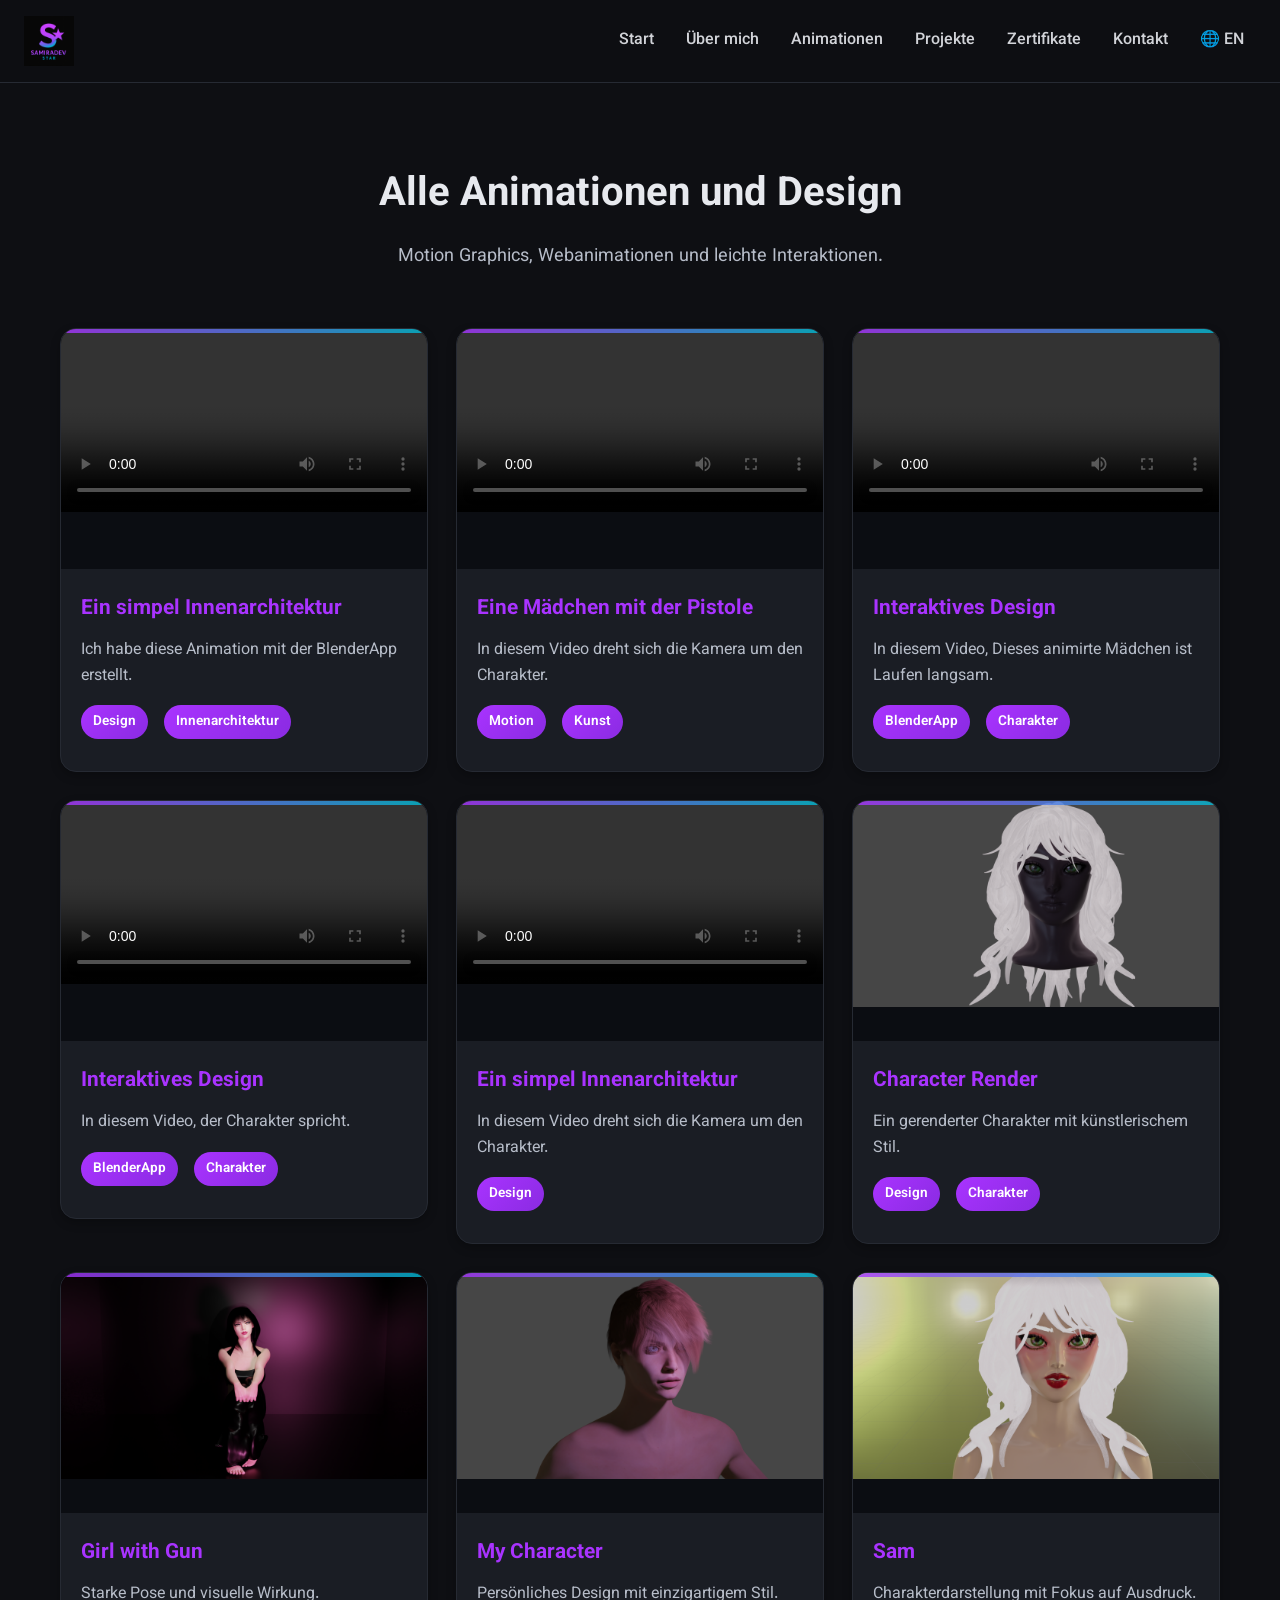
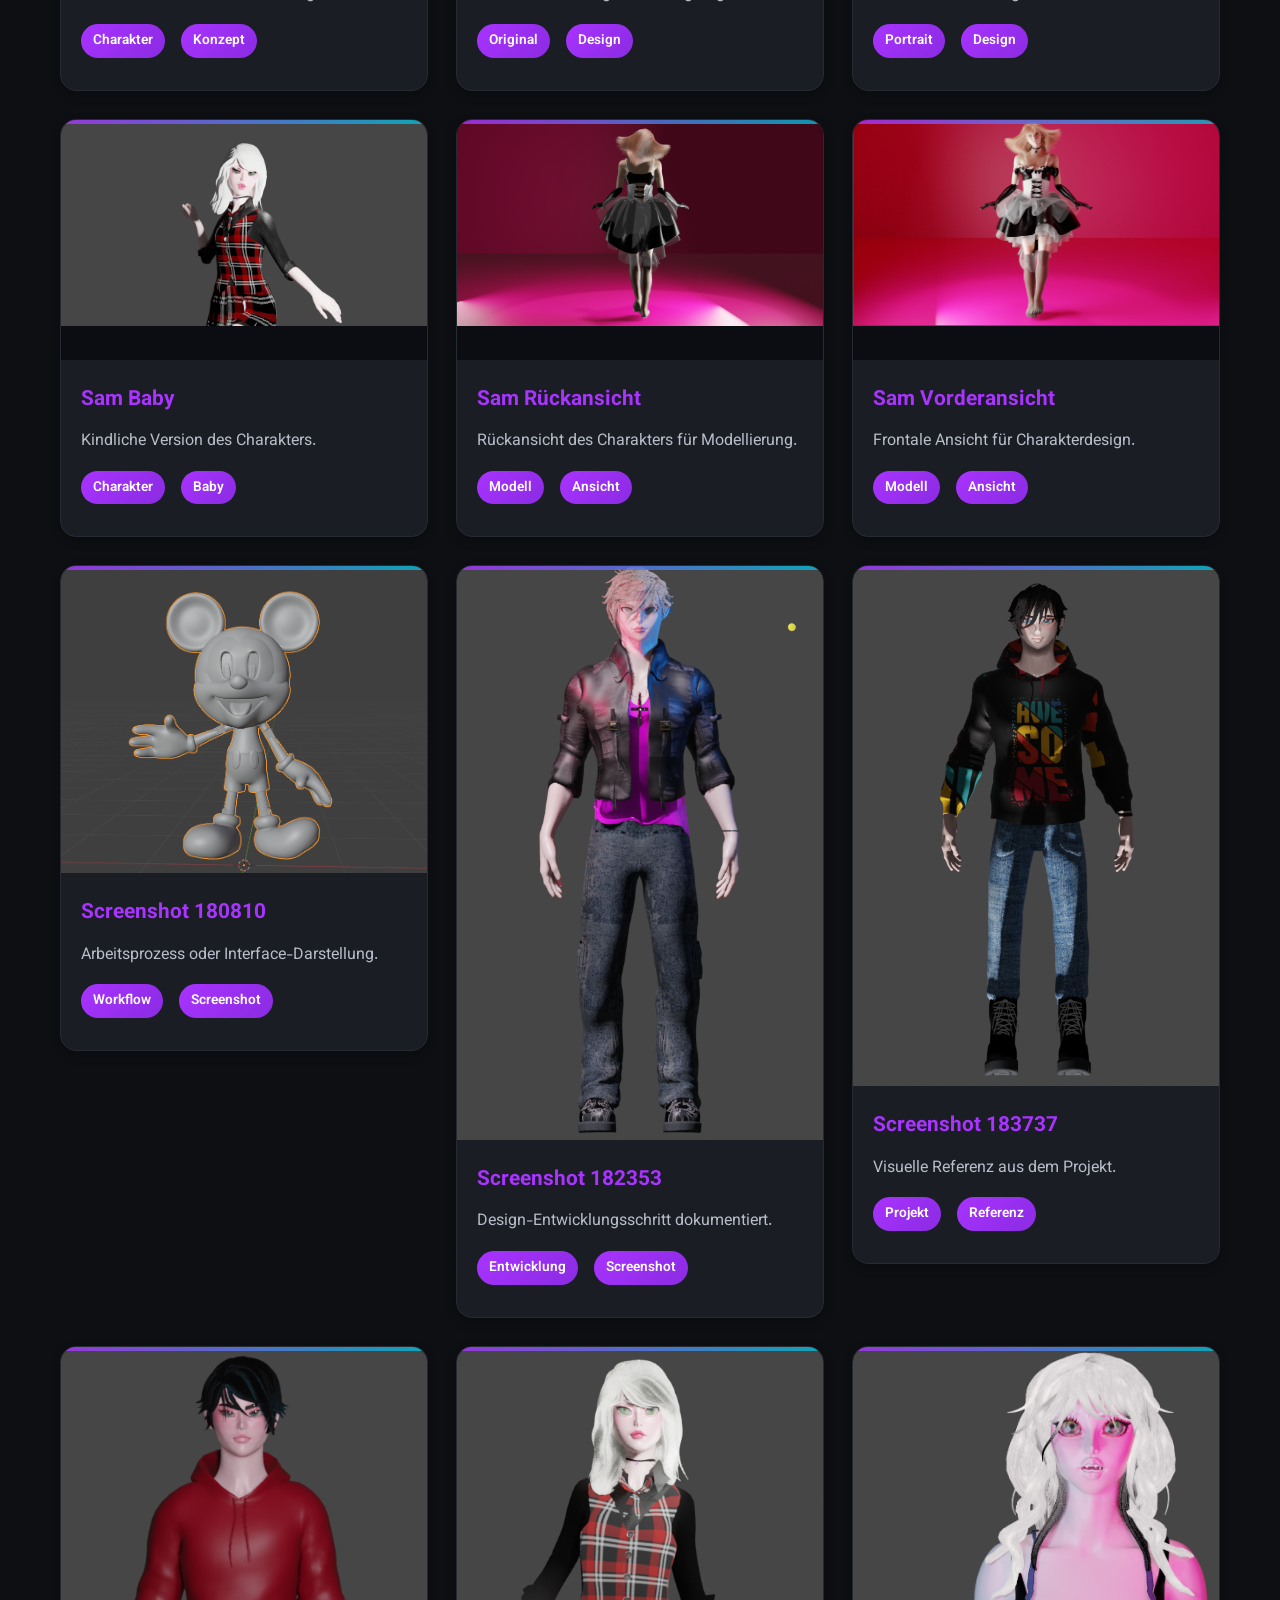
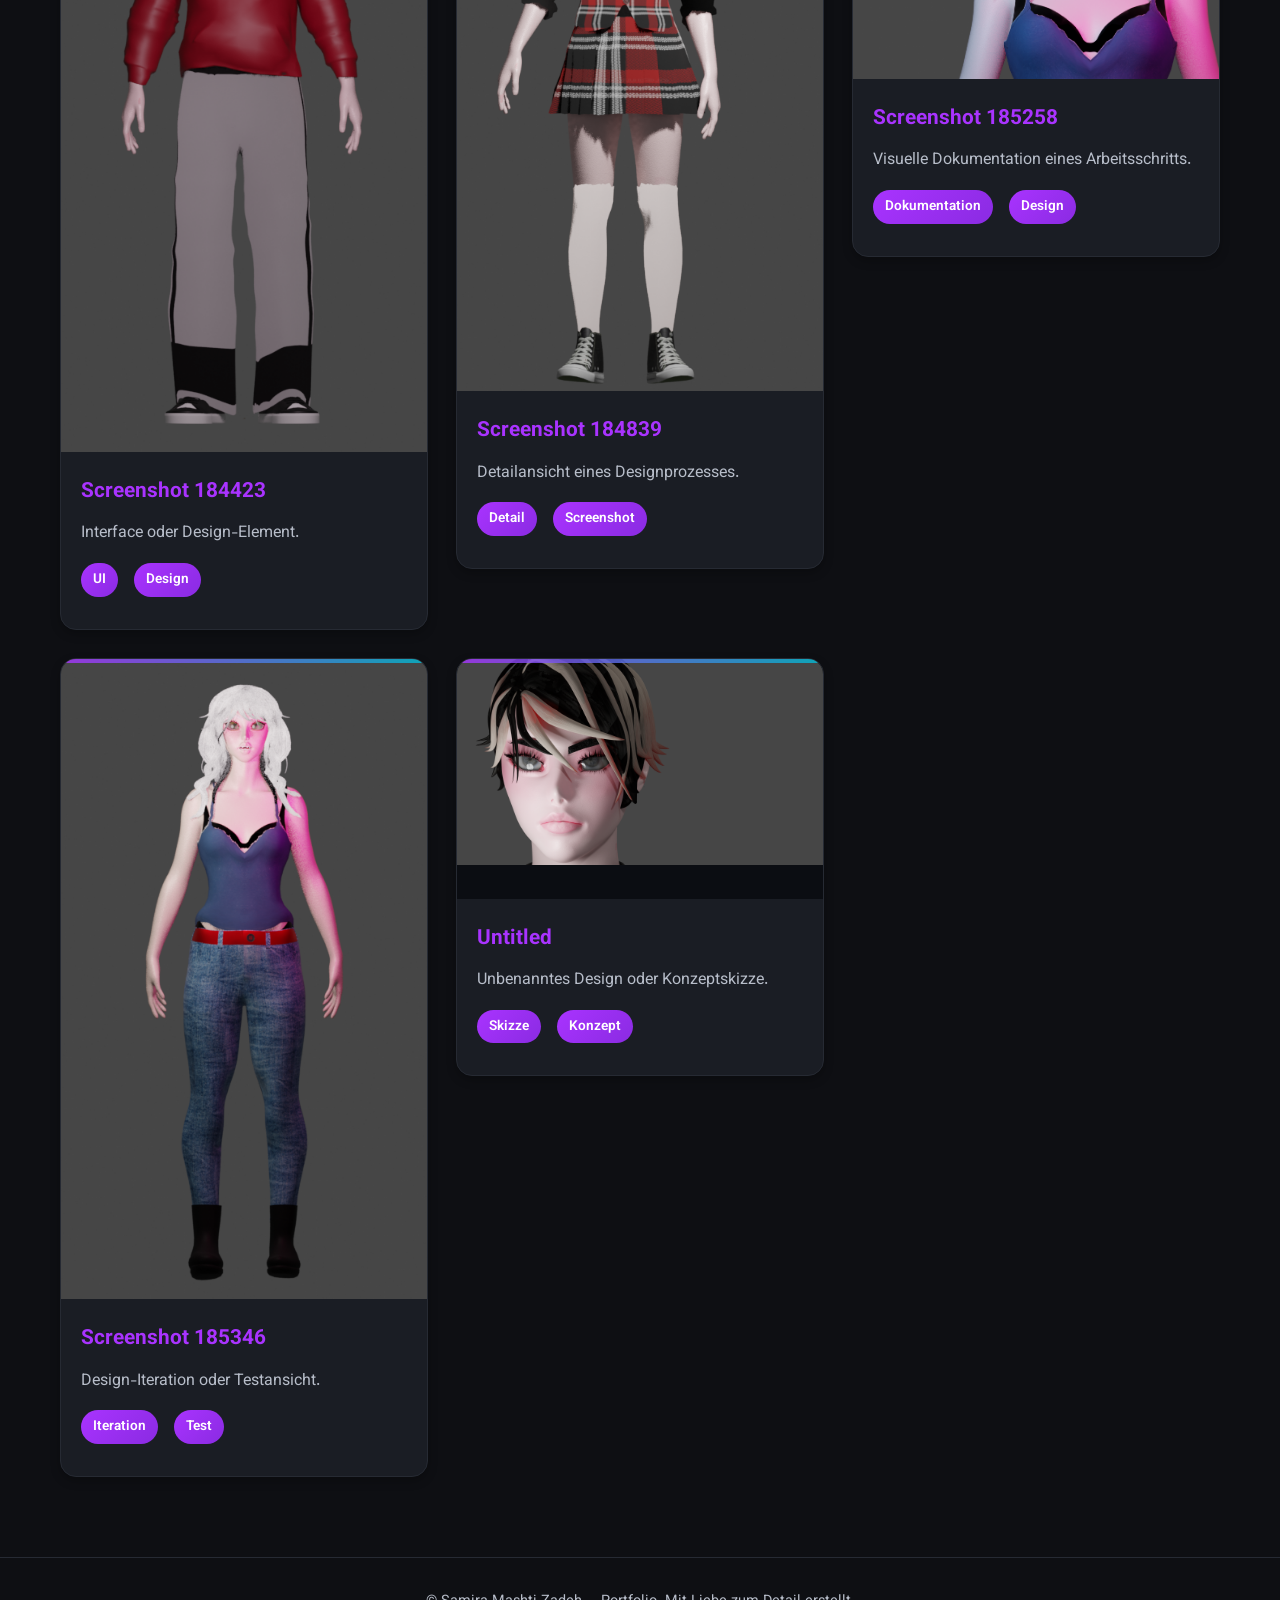
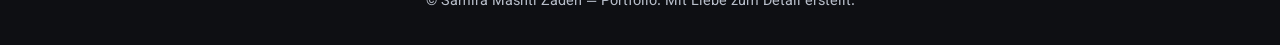
==== commit dc13bc91: "fix(html): add missing ID to nav and fix button structure - Add id="mainNav" to nav element for Java" ====
--- a/morevideos.html
+++ b/morevideos.html
@@ -4,26 +4,39 @@
 <head>
   <meta charset="utf-8" />
   <meta name="viewport" content="width=device-width,initial-scale=1" />
-  <title data-i18n="morevideos.title">Samira Mashti Zadeh - Alle Animationen</title>
-  <meta name="description" content="Vollständige Sammlung aller Animationen und Designs von Samira Mashti Zadeh." />
+  <title>Samira Mashti Zadeh</title>
+  <meta name="description"
+    content="Animationen, Programmierprojekte und professionelle Zertifikate von Samira Mashti Zadeh." />
   <link rel="preconnect" href="https://fonts.googleapis.com">
   <link href="https://fonts.googleapis.com/css2?family=Vazirmatn:wght@400;600;800&display=swap" rel="stylesheet">
-  <link rel="stylesheet" href="./css/main.css" />
+  <link rel="stylesheet" href="css/main.css" />
   <link rel="icon" href="./images/main/favicon.png" type="image/png">
 </head>
 
 <body>
   <header class="nav">
-    <img src="./images/main/lego.png" alt="logo" class="logo">
-    <nav>
-      <a href="./#hero" data-i18n="nav.home">Start</a>
-      <a href="./#about" data-i18n="nav.about">Über mich</a>
-      <a href="./#animations" data-i18n="nav.animations">Animationen</a>
-      <a href="./#projects" data-i18n="nav.projects">Projekte</a>
-      <a href="./#certs" data-i18n="nav.certs">Zertifikate</a>
-      <a href="./#contact" data-i18n="nav.contact">Kontakt</a>
+    <img src="images/main/lego.png" alt="logo" class="logo">
+
+    <!-- دکمه همبرگر منو برای موبایل -->
+    <button class="mobile-menu-toggle" aria-label="Menu" id="mobileMenuToggle">
+      <span></span>
+      <span></span>
+      <span></span>
+    </button>
+
+    <!-- Overlay برای پس‌زمینه -->
+    <div class="nav-overlay" id="navOverlay"></div>
+
+    <!-- ID اضافه شد -->
+    <nav id="mainNav">
+      <a href="#hero" data-i18n="nav.home">Start</a>
+      <a href="#about" data-i18n="nav.about">Über mich</a>
+      <a href="#animations" data-i18n="nav.animations">Animationen</a>
+      <a href="#projects" data-i18n="nav.projects">Projekte</a>
+      <a href="#certs" data-i18n="nav.certs">Zertifikate</a>
+      <a href="#contact" data-i18n="nav.contact">Kontakt</a>
       <a href="">
-      <button id="langBtn" class="btn ghost" data-i18n="nav.lang">🌐 EN</button>
+      <button id="langBtn" class="btn ghost" data-i18n="nav.lang" data-lang="en">🌐 EN</button>
       </a>
     </nav>
   </header>
@@ -331,6 +344,8 @@
 
   <script src="./js/app.js"></script>
   <script src="js/translation-morevideos.js"></script>
+  <script src="js/meno-mobile.js"></script>
+
 
 </body>
 
--- a/css/main.css
+++ b/css/main.css
@@ -181,7 +181,7 @@
   left: 50%;
   width: 150%;
   height: 250%;
-  
+
   transform: translate(-50%, -50%);
   object-fit: cover;
   z-index: 10;
@@ -1415,8 +1415,10 @@
   max-width: 1200px;
   margin: 0 auto;
   padding: 0 20px;
-  align-items: start; /* تراز به بالا */
-  grid-auto-flow: row dense; /* ❌ این فضاهای خالی رو پر می‌کنه */
+  align-items: start;
+  /* تراز به بالا */
+  grid-auto-flow: row dense;
+  /* ❌ این فضاهای خالی رو پر می‌کنه */
 }
 
 #animations .card {
@@ -1447,9 +1449,17 @@
 }
 
 @keyframes gradientFlow {
-  0% { background-position: 0% 50%; }
-  50% { background-position: 100% 50%; }
-  100% { background-position: 0% 50%; }
+  0% {
+    background-position: 0% 50%;
+  }
+
+  50% {
+    background-position: 100% 50%;
+  }
+
+  100% {
+    background-position: 0% 50%;
+  }
 }
 
 #animations .card:hover {
@@ -1949,4 +1959,480 @@
   transition: all 0.4s cubic-bezier(0.175, 0.885, 0.32, 1.275);
   cursor: pointer;
   box-shadow: 0 4px 15px rgba(169, 51, 255, 0.1);
+}
+
+
+/* ==================== استایل ریسپانسیو برای دکمه زبان ==================== */
+
+/* تبلت و موبایل بزرگ */
+@media (max-width: 768px) {
+  #langBtn {
+    padding: 8px 16px !important;
+    font-size: 0.85rem !important;
+    max-width: 100px !important;
+    white-space: nowrap !important;
+    border-width: 1px !important;
+    margin-left: 8px !important;
+  }
+
+  /* هاور ملایم‌تر برای دستگاه‌های لمسی */
+  #langBtn:hover {
+    transform: translateY(-2px) scale(1.02) !important;
+    box-shadow: 0 6px 20px rgba(169, 51, 255, 0.2) !important;
+  }
+
+  /* غیرفعال کردن انیمیشن شimmer روی موبایل برای بهبود پرفورمنس */
+  #langBtn:hover::before {
+    animation: none !important;
+    opacity: 0.5 !important;
+  }
+}
+
+/* موبایل کوچک */
+@media (max-width: 480px) {
+  #langBtn {
+    padding: 6px 12px !important;
+    font-size: 0.75rem !important;
+    max-width: 85px !important;
+  }
+
+  /* تغییر متن دکمه برای صرفه‌جویی فضا */
+  #langBtn::after {
+    content: attr(data-lang) !important;
+    font-size: 0.7rem;
+    margin-right: 2px;
+  }
+
+  /* حذف آیکون 🌐 برای فضای بیشتر */
+  #langBtn .flag-icon {
+    display: none !important;
+  }
+}
+
+/* موبایل خیلی کوچک (آیفون SE و مشابه) */
+@media (max-width: 375px) {
+  .nav {
+    padding: 12px 16px !important;
+  }
+
+  #langBtn {
+    margin-left: 4px !important;
+    padding: 5px 10px !important;
+    max-width: 75px !important;
+  }
+}
+
+/* تبلت افقی - بهبود فاصله‌گذاری */
+@media (min-width: 769px) and (max-width: 992px) {
+  #langBtn {
+    margin-left: 12px !important;
+  }
+}
+/* ==================== منوی موبایل - استایل‌های پایه ==================== */
+
+/* دکمه همبرگر منو */
+.mobile-menu-toggle {
+  display: none;
+  flex-direction: column;
+  justify-content: space-between;
+  width: 28px;
+  height: 22px;
+  cursor: pointer;
+  z-index: 200;
+  padding: 4px;
+}
+
+.mobile-menu-toggle span {
+  width: 100%;
+  height: 2px;
+  background: var(--primary);
+  transition: var(--transition);
+  transform-origin: center;
+}
+
+/* حاکس تبدیل به X */
+.mobile-menu-toggle.active span:nth-child(1) {
+  transform: rotate(45deg) translate(6px, 6px);
+  background: var(--ring);
+}
+
+.mobile-menu-toggle.active span:nth-child(2) {
+  opacity: 0;
+}
+
+.mobile-menu-toggle.active span:nth-child(3) {
+  transform: rotate(-45deg) translate(6px, -6px);
+  background: var(--ring);
+}
+
+/* محتوای منوی موبایل */
+.nav nav {
+  display: flex;
+  gap: 8px;
+  align-items: center;
+}
+
+/* ==================== مدیریت ریسپانسیو منو ==================== */
+
+/* تبلت و کوچک‌تر - فعالسازی منوی موبایل */
+@media (max-width: 768px) {
+  .mobile-menu-toggle {
+    display: flex;
+  }
+
+  /* منوی اصلی - حالت بسته */
+  .nav nav {
+    position: fixed;
+    top: 0;
+    right: -100%;
+    /* از راست باز میشه - برای زبان‌های LTR */
+    width: 75%;
+    max-width: 320px;
+    height: 100vh;
+    background: rgba(14, 15, 19, 0.98);
+    backdrop-filter: blur(20px);
+    flex-direction: column;
+    justify-content: flex-start;
+    align-items: stretch;
+    padding: 100px 24px 40px;
+    transition: right 0.4s cubic-bezier(0.4, 0, 0.2, 1);
+    border-left: 1px solid var(--border);
+    box-shadow: -5px 0 25px rgba(0, 0, 0, 0.3);
+    z-index: 150;
+    gap: 12px;
+  }
+
+  /* منوی باز */
+  .nav nav.active {
+    right: 0;
+  }
+
+  /* استایل لینک‌ها در منوی موبایل */
+  .nav nav a {
+    padding: 16px 20px;
+    border-radius: 10px;
+    font-size: 1.1rem;
+    font-weight: 500;
+    opacity: 0.9;
+    transform: translateX(20px);
+    transition: all 0.3s ease;
+    border: 1px solid transparent;
+    margin-bottom: 4px;
+  }
+
+  .nav nav a:hover {
+    background: rgba(169, 51, 255, 0.1);
+    border-color: var(--primary);
+    opacity: 1;
+    transform: translateX(0);
+  }
+
+  /* انیمیشن slide-in برای لینک‌ها */
+  .nav nav.active a:nth-child(1) {
+    transition-delay: 0.1s;
+    transform: translateX(0);
+  }
+
+  .nav nav.active a:nth-child(2) {
+    transition-delay: 0.15s;
+    transform: translateX(0);
+  }
+
+  .nav nav.active a:nth-child(3) {
+    transition-delay: 0.2s;
+    transform: translateX(0);
+  }
+
+  .nav nav.active a:nth-child(4) {
+    transition-delay: 0.25s;
+    transform: translateX(0);
+  }
+
+  .nav nav.active a:nth-child(5) {
+    transition-delay: 0.3s;
+    transform: translateX(0);
+  }
+
+  .nav nav.active a:nth-child(6) {
+    transition-delay: 0.35s;
+    transform: translateX(0);
+  }
+
+  /* دکمه زبان در منوی موبایل */
+  #langBtn {
+    margin: 24px 20px 0 !important;
+    background: rgba(169, 51, 255, 0.15) !important;
+    border: 1px solid var(--primary) !important;
+    border-radius: 10px !important;
+    align-self: center !important;
+    width: calc(100% - 40px) !important;
+    max-width: none !important;
+    text-align: center !important;
+    padding: 14px !important;
+    font-size: 1rem !important;
+  }
+
+  /* استایل underlay پس‌زمینه */
+  .nav-overlay {
+    display: none;
+    position: fixed;
+    top: 0;
+    left: 0;
+    width: 100%;
+    height: 100%;
+    background: rgba(0, 0, 0, 0.6);
+    backdrop-filter: blur(3px);
+    z-index: 125;
+    opacity: 0;
+    transition: opacity 0.3s ease;
+  }
+
+  .nav-overlay.active {
+    display: block;
+    opacity: 1;
+  }
+
+  /* فیکس کردن نوار ناوبری در حالت موبایل */
+  .nav {
+    padding: 14px 20px;
+    position: sticky;
+    top: 0;
+    z-index: 200;
+  }
+
+  /* تنظیم لوگو و دکمه‌ها */
+  .logo {
+    width: 44px;
+  }
+}
+
+/* موبایل کوچک - بهبود فضای منو */
+@media (max-width: 480px) {
+  .nav nav {
+    width: 85%;
+    padding: 90px 20px 30px;
+  }
+
+  .nav nav a {
+    padding: 14px 16px;
+    font-size: 1rem;
+  }
+
+  #langBtn {
+    padding: 12px !important;
+    font-size: 0.9rem !important;
+  }
+}
+
+/* موبایل خیلی کوچک - فشرده‌سازی */
+@media (max-width: 375px) {
+  .mobile-menu-toggle {
+    width: 24px;
+    height: 18px;
+  }
+
+  .nav nav {
+    padding: 80px 16px 24px;
+  }
+
+  .nav nav a {
+    padding: 12px 14px;
+    font-size: 0.9rem;
+  }
+
+  #langBtn {
+    padding: 10px !important;
+    font-size: 0.85rem !important;
+  }
+}
+
+/* تبلت افقی - نمایش هیبریدی */
+@media (min-width: 769px) and (max-width: 992px) {
+  .nav nav {
+    gap: 4px;
+  }
+
+  .nav a {
+    padding: 6px 10px;
+    font-size: 0.9rem;
+  }
+
+  #langBtn {
+    padding: 6px 12px !important;
+    font-size: 0.85rem !important;
+  }
+}
+
+/* ==================== دکمه همبرگر منو ==================== */
+.mobile-menu-toggle {
+  display: none;
+  flex-direction: column;
+  justify-content: space-between;
+  width: 28px;
+  height: 22px;
+  cursor: pointer;
+  z-index: 200;
+  padding: 4px;
+  background: transparent;
+  border: none;
+}
+
+.mobile-menu-toggle span {
+  width: 100%;
+  height: 2px;
+  background: var(--primary);
+  transition: var(--transition);
+  transform-origin: center;
+}
+
+/* حالت فعال (X) */
+.mobile-menu-toggle.active span:nth-child(1) {
+  transform: rotate(45deg) translate(6px, 6px);
+  background: var(--ring);
+}
+
+.mobile-menu-toggle.active span:nth-child(2) {
+  opacity: 0;
+}
+
+.mobile-menu-toggle.active span:nth-child(3) {
+  transform: rotate(-45deg) translate(6px, -6px);
+  background: var(--ring);
+}
+
+/* Overlay پس‌زمینه */
+.nav-overlay {
+  display: none;
+  position: fixed;
+  top: 0;
+  left: 0;
+  width: 100%;
+  height: 100%;
+  background: rgba(0, 0, 0, 0.6);
+  backdrop-filter: blur(3px);
+  z-index: 125;
+  opacity: 0;
+  transition: opacity 0.3s ease;
+}
+
+.nav-overlay.active {
+  display: block;
+  opacity: 1;
+}
+
+/* ==================== ریسپانسیو منو ==================== */
+@media (max-width: 768px) {
+
+  /* نمایش دکمه همبرگر */
+  .mobile-menu-toggle {
+    display: flex !important;
+  }
+
+  /* منوی اصلی - حالت بسته */
+  .nav nav {
+    position: fixed;
+    top: 0;
+    right: -100%;
+    width: 75%;
+    max-width: 320px;
+    height: 100vh;
+    background: rgba(14, 15, 19, 0.98);
+    backdrop-filter: blur(20px);
+    flex-direction: column;
+    justify-content: flex-start;
+    align-items: stretch;
+    padding: 100px 24px 40px;
+    transition: right 0.4s cubic-bezier(0.4, 0, 0.2, 1);
+    border-left: 1px solid var(--border);
+    box-shadow: -5px 0 25px rgba(0, 0, 0, 0.3);
+    z-index: 150;
+    gap: 12px;
+  }
+
+  /* منوی باز */
+  .nav nav.active {
+    right: 0 !important;
+  }
+
+  /* استایل لینک‌های منوی موبایل */
+  .nav nav a {
+    padding: 16px 20px;
+    border-radius: 10px;
+    font-size: 1.1rem;
+    font-weight: 500;
+    opacity: 0.9;
+    transform: translateX(20px);
+    transition: all 0.3s ease;
+    border: 1px solid transparent;
+  }
+
+  .nav nav a:hover {
+    background: rgba(169, 51, 255, 0.1);
+    border-color: var(--primary);
+    opacity: 1;
+    transform: translateX(0);
+  }
+
+  /* انیمیشن slide-in برای لینک‌ها */
+  .nav nav.active a:nth-child(1) {
+    transition-delay: 0.1s;
+    transform: translateX(0);
+  }
+
+  .nav nav.active a:nth-child(2) {
+    transition-delay: 0.15s;
+    transform: translateX(0);
+  }
+
+  .nav nav.active a:nth-child(3) {
+    transition-delay: 0.2s;
+    transform: translateX(0);
+  }
+
+  .nav nav.active a:nth-child(4) {
+    transition-delay: 0.25s;
+    transform: translateX(0);
+  }
+
+  .nav nav.active a:nth-child(5) {
+    transition-delay: 0.3s;
+    transform: translateX(0);
+  }
+
+  .nav nav.active a:nth-child(6) {
+    transition-delay: 0.35s;
+    transform: translateX(0);
+  }
+
+  /* دکمه زبان در منوی موبایل */
+  #langBtn {
+    margin: 24px 20px 0 !important;
+    background: rgba(169, 51, 255, 0.15) !important;
+    border: 1px solid var(--primary) !important;
+    border-radius: 10px !important;
+    align-self: center !important;
+    width: calc(100% - 40px) !important;
+    max-width: none !important;
+    text-align: center !important;
+    padding: 14px !important;
+    font-size: 1rem !important;
+  }
+}
+
+/* موبایل کوچک */
+@media (max-width: 480px) {
+  .mobile-menu-toggle {
+    width: 24px;
+    height: 18px;
+  }
+
+  .nav nav {
+    width: 85%;
+    padding: 90px 20px 30px;
+  }
+
+  .nav nav a {
+    padding: 14px 16px;
+    font-size: 1rem;
+  }
 }
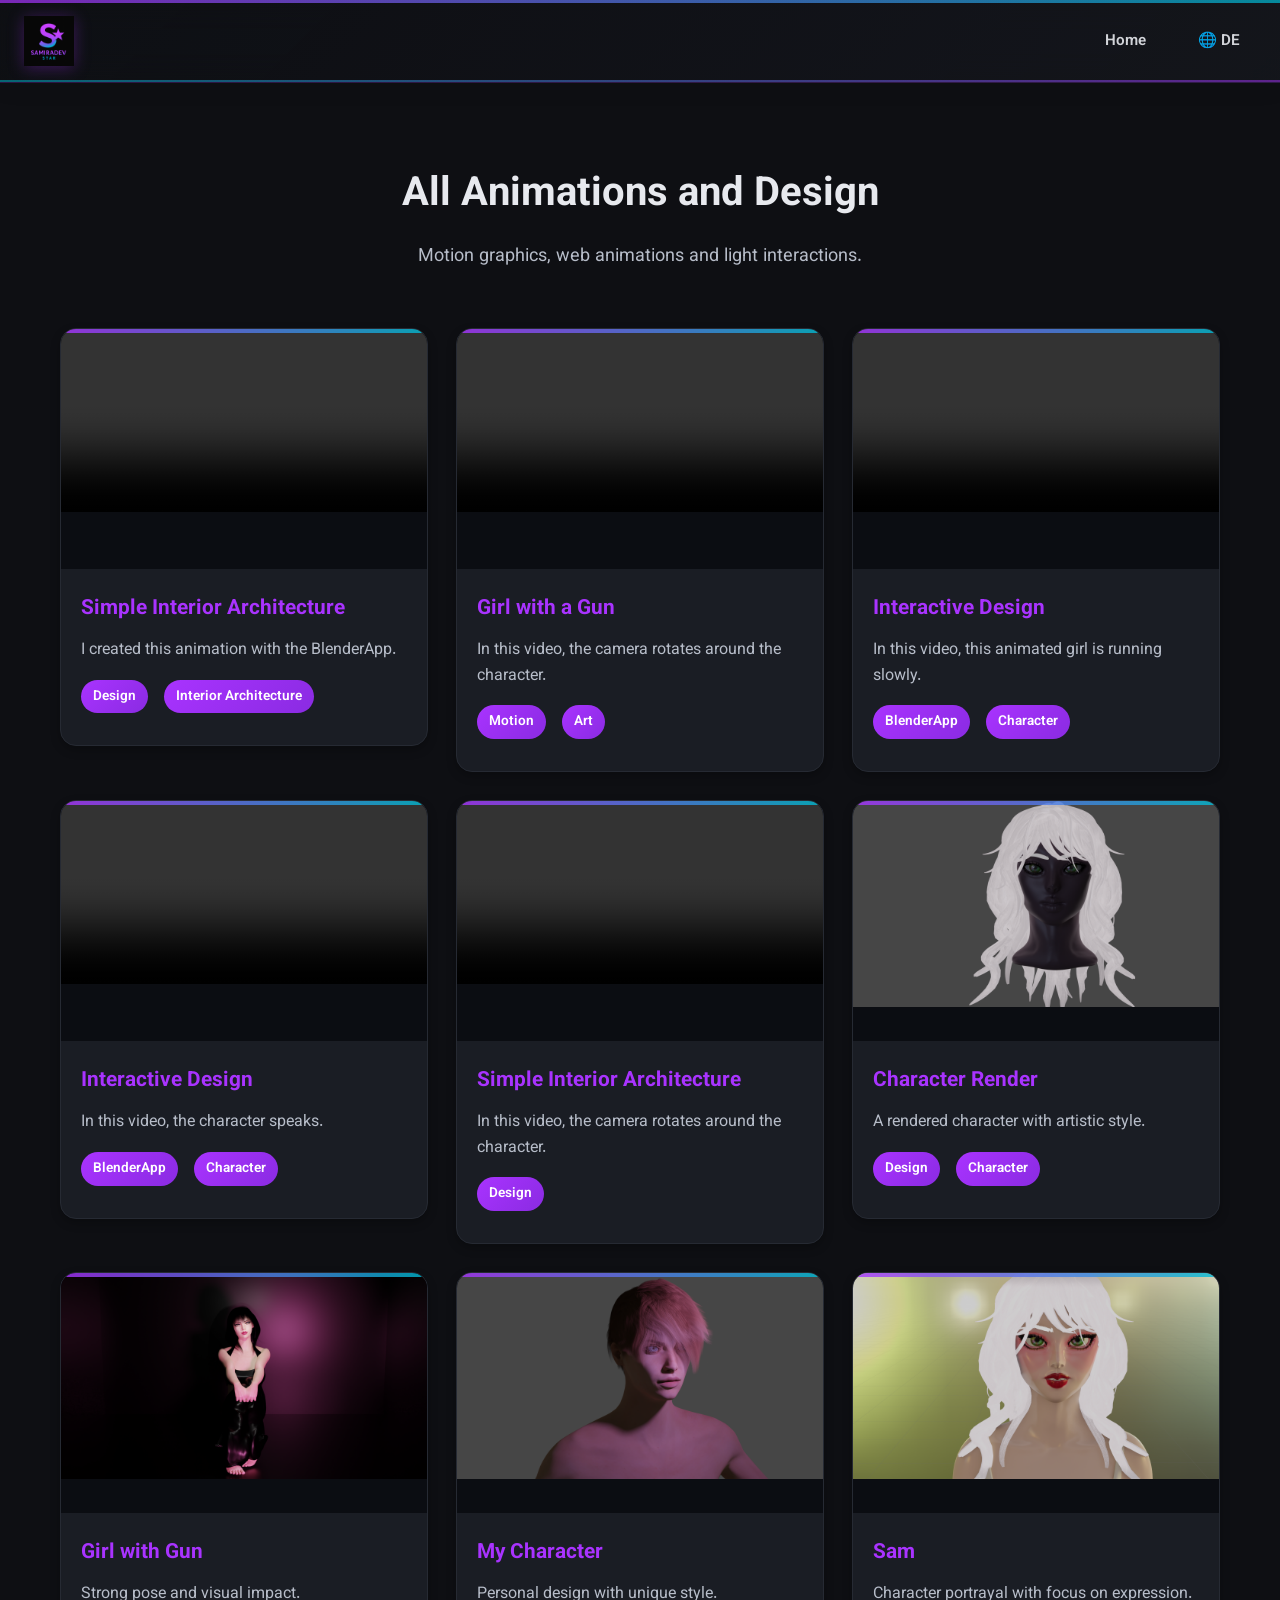
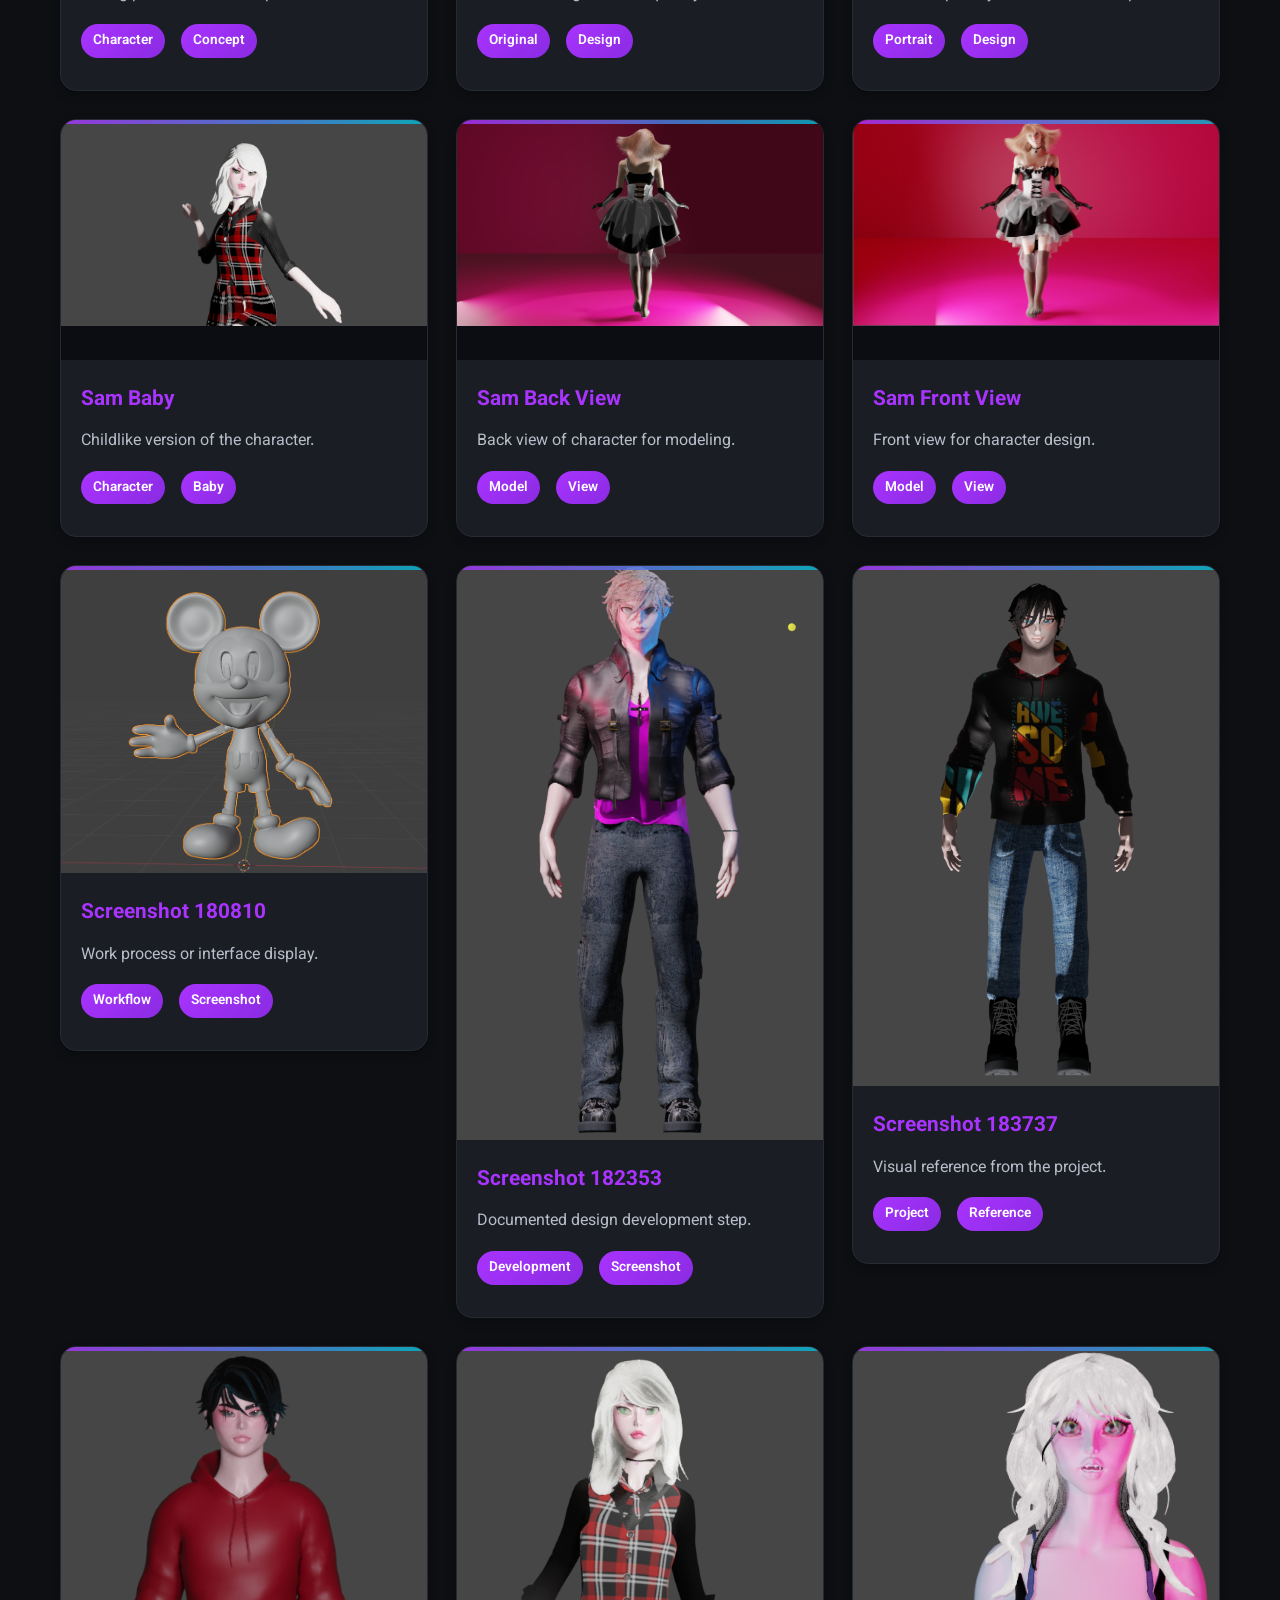
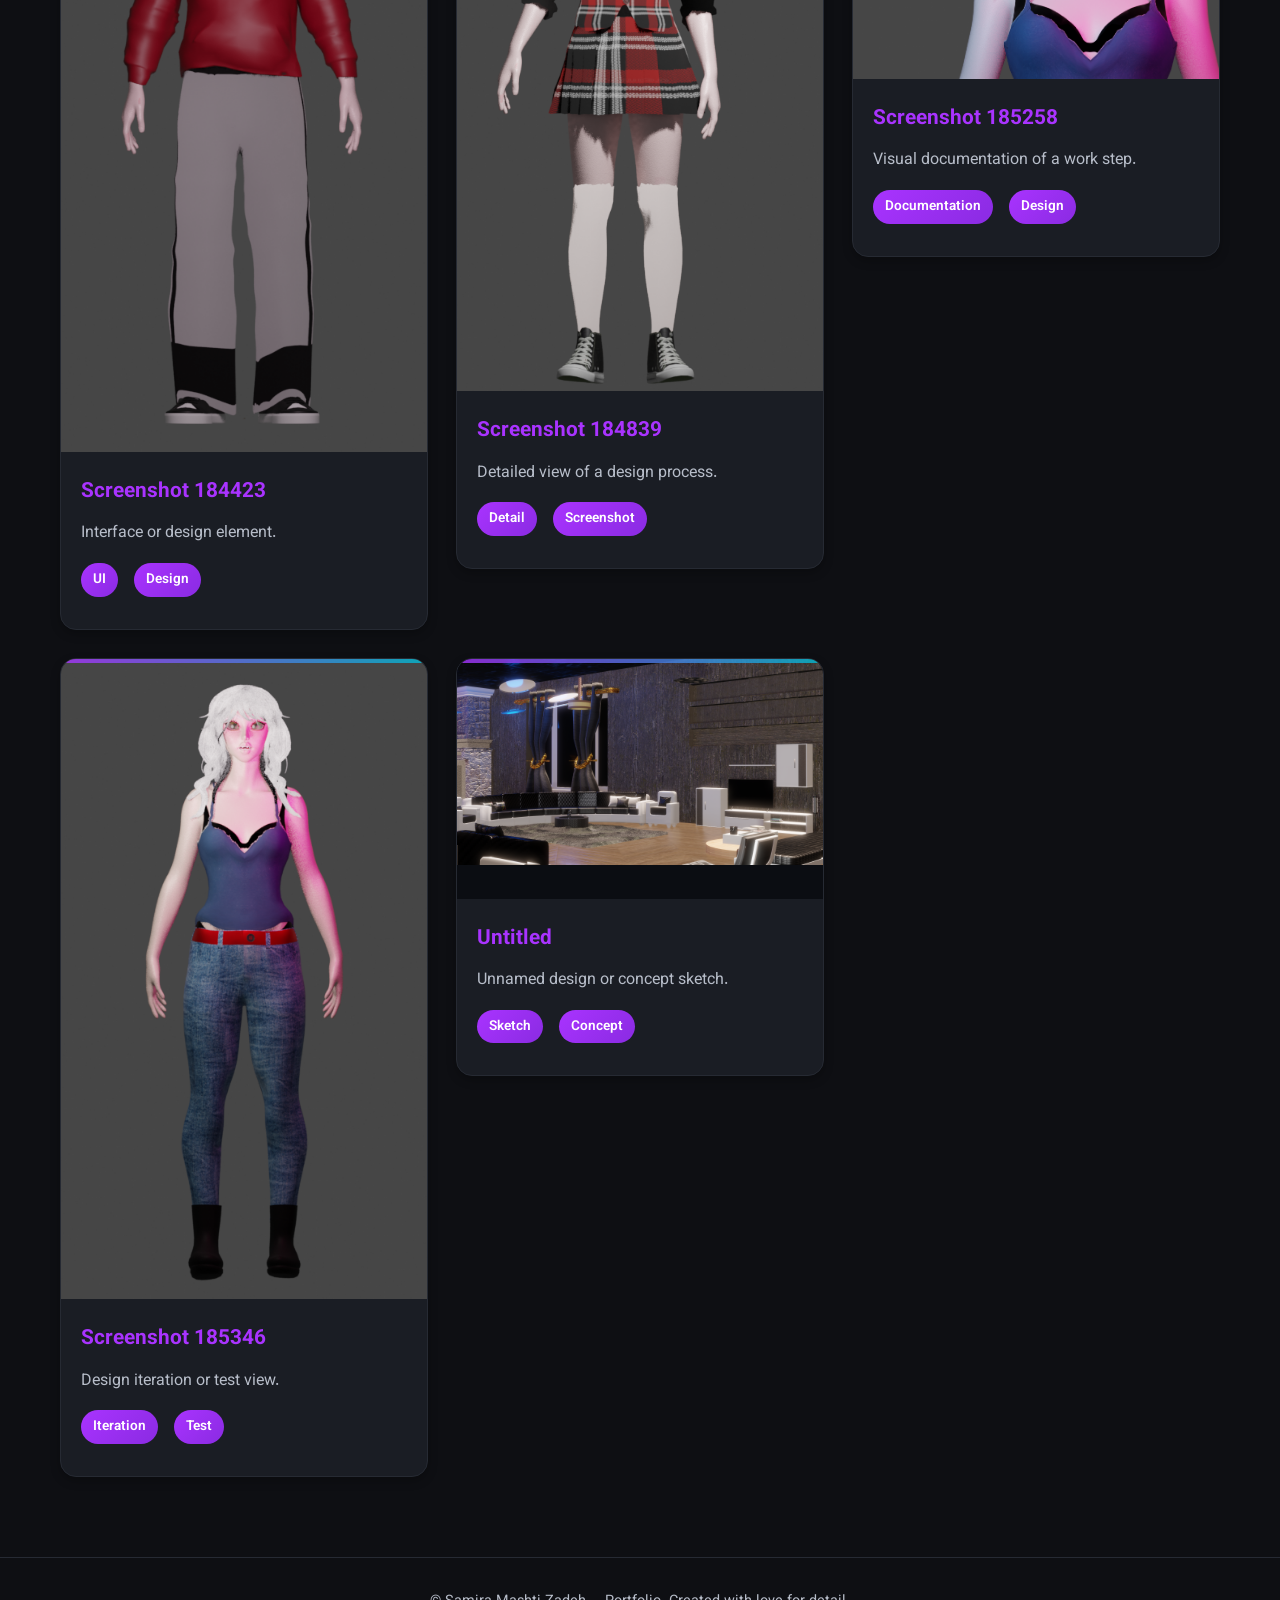
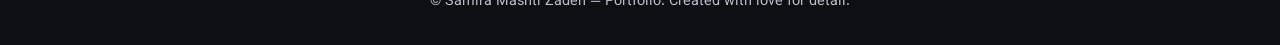
==== commit 89ddb6cc: "Improving the site bar CSS" ====
--- a/morevideos.html
+++ b/morevideos.html
@@ -9,6 +9,7 @@
     content="Animationen, Programmierprojekte und professionelle Zertifikate von Samira Mashti Zadeh." />
   <link rel="preconnect" href="https://fonts.googleapis.com">
   <link href="https://fonts.googleapis.com/css2?family=Vazirmatn:wght@400;600;800&display=swap" rel="stylesheet">
+  <link rel="stylesheet" href="css/nav.css" />
   <link rel="stylesheet" href="css/main.css" />
   <link rel="icon" href="./images/main/favicon.png" type="image/png">
 </head>
@@ -29,12 +30,7 @@
 
     <!-- ID اضافه شد -->
     <nav id="mainNav">
-      <a href="#hero" data-i18n="nav.home">Start</a>
-      <a href="#about" data-i18n="nav.about">Über mich</a>
-      <a href="#animations" data-i18n="nav.animations">Animationen</a>
-      <a href="#projects" data-i18n="nav.projects">Projekte</a>
-      <a href="#certs" data-i18n="nav.certs">Zertifikate</a>
-      <a href="#contact" data-i18n="nav.contact">Kontakt</a>
+      <a href="./index.html" data-i18n="nav.home">Start</a>
       <a href="">
       <button id="langBtn" class="btn ghost" data-i18n="nav.lang" data-lang="en">🌐 EN</button>
       </a>
--- a/css/nav.css
+++ b/css/nav.css
@@ -0,0 +1,475 @@
+/* ==================== ناوبری ==================== */
+.nav {
+    position: sticky;
+    top: 0;
+    backdrop-filter: blur(16px) saturate(180%);
+    background: linear-gradient(135deg, rgba(14, 15, 19, 0.85), rgba(20, 22, 28, 0.92));
+    border-bottom: 1px solid rgba(169, 51, 255, 0.2);
+    display: flex;
+    justify-content: space-between;
+    align-items: center;
+    padding: 16px 24px;
+    z-index: 1000;
+    transition: all 0.4s cubic-bezier(0.175, 0.885, 0.32, 1.275);
+    box-shadow: 0 4px 20px rgba(0, 0, 0, 0.1);
+}
+
+/* افکت اسکرول - تاریک‌تر شدن هنگام اسکرول */
+.nav.scrolled {
+    background: linear-gradient(135deg, rgba(14, 15, 19, 0.95), rgba(20, 22, 28, 0.98));
+    box-shadow: 0 6px 30px rgba(0, 0, 0, 0.25);
+    padding: 12px 24px;
+    border-bottom: 1px solid rgba(169, 51, 255, 0.3);
+}
+
+/* افکت نورپردازی بالای نوار */
+.nav::before {
+    content: '';
+    position: absolute;
+    top: 0;
+    left: 0;
+    right: 0;
+    height: 3px;
+    background: linear-gradient(90deg, var(--primary), var(--ring), var(--primary));
+    background-size: 200% 200%;
+    animation: gradientFlow 3s ease infinite;
+    opacity: 0.7;
+}
+
+/* نوار پایینی */
+.nav::after {
+    content: '';
+    position: absolute;
+    bottom: 0;
+    left: 0;
+    right: 0;
+    height: 2px;
+    background: linear-gradient(90deg, var(--ring), var(--primary), var(--ring));
+    background-size: 200% 200%;
+    animation: gradientFlow 4s ease infinite reverse;
+    opacity: 0.5;
+    z-index: 10;
+}
+
+@keyframes gradientFlow {
+    0% {
+        background-position: 0% 50%;
+    }
+
+    50% {
+        background-position: 100% 50%;
+    }
+
+    100% {
+        background-position: 0% 50%;
+    }
+}
+
+/* لوگو با افکت پالس */
+.logo {
+    width: 50px;
+    height: auto;
+    transition: all 0.4s cubic-bezier(0.175, 0.885, 0.32, 1.275);
+    filter: drop-shadow(0 2px 8px rgba(169, 51, 255, 0.3));
+    animation: logoPulse 4s ease-in-out infinite;
+}
+
+@keyframes logoPulse {
+
+    0%,
+    100% {
+        transform: scale(1);
+        filter: drop-shadow(0 2px 8px rgba(169, 51, 255, 0.3));
+    }
+
+    50% {
+        transform: scale(1.05);
+        filter: drop-shadow(0 4px 15px rgba(169, 51, 255, 0.6));
+    }
+}
+
+.logo:hover {
+    transform: scale(1.1) rotate(5deg);
+    filter: drop-shadow(0 6px 20px rgba(169, 51, 255, 0.8));
+}
+
+/* منوی اصلی - حذف دکمه زبان از این بخش */
+.nav nav {
+    display: flex;
+    gap: 8px;
+    align-items: center;
+}
+
+/* لینک‌های ناوبری با افکت‌های زیبا - بدون تأثیر روی دکمه زبان */
+.nav nav a:not(#langBtn) {
+    position: relative;
+    padding: 10px 16px;
+    font-weight: 600;
+    font-size: 0.95rem;
+    opacity: 0.9;
+    transition: all 0.3s ease;
+    border-radius: 10px;
+    color: var(--text);
+    display: flex;
+    align-items: center;
+    gap: 4px;
+}
+
+.nav nav a:not(#langBtn)::before {
+    content: '';
+    position: absolute;
+    top: 0;
+    left: 0;
+    width: 100%;
+    height: 100%;
+    background: linear-gradient(135deg, rgba(169, 51, 255, 0.15), rgba(0, 188, 212, 0.1));
+    border-radius: 10px;
+    opacity: 0;
+    transition: opacity 0.3s ease;
+    z-index: -1;
+}
+
+.nav nav a:not(#langBtn):hover {
+    opacity: 1;
+    transform: translateY(-2px);
+    background: rgba(169, 51, 255, 0.1);
+    box-shadow: 0 4px 15px rgba(169, 51, 255, 0.2);
+}
+
+.nav nav a:not(#langBtn):hover::before {
+    opacity: 1;
+}
+
+/* افکت ایندیکیتور پایین لینک‌ها */
+.nav nav a:not(#langBtn)::after {
+    content: '';
+    position: absolute;
+    bottom: 0;
+    left: 50%;
+    width: 0;
+    height: 3px;
+    background: linear-gradient(90deg, var(--primary), var(--ring));
+    transition: all 0.4s cubic-bezier(0.175, 0.885, 0.32, 1.275);
+    transform: translateX(-50%);
+    border-radius: 2px;
+}
+
+.nav nav a:not(#langBtn):hover::after {
+    width: 80%;
+}
+
+/* افکت اکتیو برای لینک فعلی */
+.nav nav a:not(#langBtn).active {
+    opacity: 1;
+    color: var(--primary);
+    background: rgba(169, 51, 255, 0.15);
+}
+
+.nav nav a:not(#langBtn).active::after {
+    width: 100%;
+    background: linear-gradient(90deg, var(--primary), var(--ring));
+}
+
+/* ==================== دکمه زبان - استایل اصلی و محافظت شده ==================== */
+/* حذف لینک اضافی دور دکمه */
+.nav nav a[href=""] {
+    display: inline-block;
+    margin-left: 12px;
+}
+
+/* استایل اصلی دکمه زبان - با اولویت بالا */
+#langBtn {
+    background: transparent !important;
+    border: 1px solid var(--primary) !important;
+    color: var(--text) !important;
+    padding: 10px 20px !important;
+    font-weight: 600 !important;
+    font-size: 0.95rem !important;
+    position: relative !important;
+    overflow: hidden !important;
+    transition: all 0.4s cubic-bezier(0.175, 0.885, 0.32, 1.275) !important;
+    box-shadow: 0 4px 15px rgba(169, 51, 255, 0.1) !important;
+    border-radius: 10px !important;
+    cursor: pointer !important;
+    display: inline-flex !important;
+    align-items: center !important;
+    justify-content: center !important;
+    gap: 6px !important;
+    text-decoration: none !important;
+    line-height: 1 !important;
+    min-width: 80px !important;
+}
+
+/* حالت هاور - بوردر به رنگ آبی تغییر می‌کنه */
+#langBtn:hover {
+    border-color: var(--ring) !important;
+    background: rgba(169, 51, 255, 0.08) !important;
+    transform: translateY(-3px) scale(1.03) !important;
+    box-shadow: 0 8px 25px rgba(169, 51, 255, 0.3) !important;
+    color: var(--text) !important;
+}
+
+/* افکت شیمر برای بوردر در هاور */
+#langBtn::before {
+    content: '';
+    position: absolute;
+    top: -1px;
+    left: -1px;
+    right: -1px;
+    bottom: -1px;
+    background: linear-gradient(45deg,
+            transparent 30%,
+            var(--primary) 50%,
+            var(--ring) 70%,
+            transparent 100%);
+    background-size: 200% 200%;
+    border-radius: 10px;
+    opacity: 0;
+    transition: opacity 0.4s ease;
+    z-index: -1;
+    animation: borderShimmer 2s linear infinite;
+}
+
+#langBtn:hover::before {
+    opacity: 1;
+}
+
+@keyframes borderShimmer {
+    0% {
+        background-position: -200% -200%;
+    }
+
+    100% {
+        background-position: 200% 200%;
+    }
+}
+
+/* ==================== دکمه همبرگر منو مدرن ==================== */
+.mobile-menu-toggle {
+    display: none;
+    flex-direction: column;
+    justify-content: space-between;
+    width: 28px;
+    height: 22px;
+    cursor: pointer;
+    z-index: 200;
+    padding: 4px;
+    background: transparent;
+    border: none;
+    position: relative;
+}
+
+.mobile-menu-toggle span {
+    width: 100%;
+    height: 2.5px;
+    background: linear-gradient(90deg, var(--primary), var(--ring));
+    transition: all 0.4s cubic-bezier(0.175, 0.885, 0.32, 1.275);
+    transform-origin: center;
+    border-radius: 2px;
+}
+
+/* حالت فعال (X) */
+.mobile-menu-toggle.active span:nth-child(1) {
+    transform: rotate(45deg) translate(6px, 6px);
+    background: linear-gradient(90deg, var(--ring), var(--primary));
+}
+
+.mobile-menu-toggle.active span:nth-child(2) {
+    opacity: 0;
+    transform: translateX(-20px);
+}
+
+.mobile-menu-toggle.active span:nth-child(3) {
+    transform: rotate(-45deg) translate(6px, -6px);
+    background: linear-gradient(90deg, var(--ring), var(--primary));
+}
+
+/* افکت موج برای دکمه همبرگر */
+.mobile-menu-toggle::before {
+    content: '';
+    position: absolute;
+    top: 50%;
+    left: 50%;
+    width: 0;
+    height: 0;
+    border-radius: 50%;
+    background: rgba(169, 51, 255, 0.2);
+    transform: translate(-50%, -50%);
+    transition: width 0.6s ease, height 0.6s ease;
+    z-index: -1;
+}
+
+.mobile-menu-toggle:active::before {
+    width: 100px;
+    height: 100px;
+}
+
+/* ==================== منوی موبایل مدرن ==================== */
+@media (max-width: 768px) {
+    .mobile-menu-toggle {
+        display: flex !important;
+    }
+
+    /* منوی اصلی - حالت بسته */
+    .nav nav {
+        position: fixed;
+        top: 0;
+        right: -100%;
+        width: 75%;
+        max-width: 320px;
+        height: 100vh;
+        background: linear-gradient(135deg, rgba(14, 15, 19, 0.98), rgba(20, 22, 28, 0.95));
+        backdrop-filter: blur(20px) saturate(180%);
+        flex-direction: column;
+        justify-content: flex-start;
+        align-items: stretch;
+        padding: 100px 24px 40px;
+        transition: right 0.4s cubic-bezier(0.175, 0.885, 0.32, 1.275);
+        border-left: 1px solid rgba(169, 51, 255, 0.3);
+        box-shadow: -5px 0 25px rgba(0, 0, 0, 0.4);
+        z-index: 150;
+        gap: 12px;
+    }
+
+    /* منوی باز */
+    .nav nav.active {
+        right: 0 !important;
+    }
+
+    /* استایل لینک‌های منوی موبایل - بدون تأثیر روی دکمه زبان */
+    .nav nav a:not(#langBtn) {
+        padding: 16px 20px;
+        border-radius: 10px;
+        font-size: 1.1rem;
+        font-weight: 600;
+        opacity: 0.9;
+        transform: translateX(30px);
+        transition: all 0.4s cubic-bezier(0.175, 0.885, 0.32, 1.275);
+        border: 1px solid transparent;
+        position: relative;
+        overflow: hidden;
+    }
+
+    .nav nav a:not(#langBtn)::before {
+        content: '';
+        position: absolute;
+        top: 0;
+        left: 0;
+        width: 3px;
+        height: 100%;
+        background: linear-gradient(180deg, var(--primary), var(--ring));
+        opacity: 0;
+        transition: opacity 0.3s ease;
+    }
+
+    .nav nav a:not(#langBtn):hover {
+        background: rgba(169, 51, 255, 0.15);
+        border-color: rgba(169, 51, 255, 0.4);
+        opacity: 1;
+        transform: translateX(0);
+    }
+
+    .nav nav a:not(#langBtn):hover::before {
+        opacity: 1;
+    }
+
+    /* انیمیشن slide-in برای لینک‌ها */
+    .nav nav.active a:not(#langBtn):nth-child(1) {
+        transition-delay: 0.1s;
+        transform: translateX(0);
+    }
+
+    .nav nav.active a:not(#langBtn):nth-child(2) {
+        transition-delay: 0.15s;
+        transform: translateX(0);
+    }
+
+    .nav nav.active a:not(#langBtn):nth-child(3) {
+        transition-delay: 0.2s;
+        transform: translateX(0);
+    }
+
+    .nav nav.active a:not(#langBtn):nth-child(4) {
+        transition-delay: 0.25s;
+        transform: translateX(0);
+    }
+
+    .nav nav.active a:not(#langBtn):nth-child(5) {
+        transition-delay: 0.3s;
+        transform: translateX(0);
+    }
+
+    .nav nav.active a:not(#langBtn):nth-child(6) {
+        transition-delay: 0.35s;
+        transform: translateX(0);
+    }
+
+    /* دکمه زبان در منوی موبایل - استایل محافظت شده */
+    #langBtn {
+        margin: 24px 20px 0 !important;
+        background: rgba(169, 51, 255, 0.15) !important;
+        border: 1px solid var(--primary) !important;
+        border-radius: 10px !important;
+        align-self: center !important;
+        width: calc(100% - 40px) !important;
+        max-width: none !important;
+        text-align: center !important;
+        padding: 14px !important;
+        font-size: 1rem !important;
+    }
+
+    #langBtn:hover {
+        background: rgba(169, 51, 255, 0.25) !important;
+        border-color: var(--ring) !important;
+        transform: translateY(-3px) !important;
+    }
+}
+
+/* ریسپانسیو برای تبلت */
+@media (min-width: 769px) and (max-width: 992px) {
+    .nav nav {
+        gap: 6px;
+    }
+
+    .nav nav a:not(#langBtn) {
+        padding: 8px 12px;
+        font-size: 0.9rem;
+    }
+
+    #langBtn {
+        padding: 8px 16px !important;
+        font-size: 0.85rem !important;
+        margin-left: 8px !important;
+    }
+}
+
+/* موبایل کوچک */
+@media (max-width: 480px) {
+    .nav {
+        padding: 12px 16px;
+    }
+
+    .logo {
+        width: 44px;
+    }
+
+    .mobile-menu-toggle {
+        width: 24px;
+        height: 18px;
+    }
+
+    .nav nav {
+        width: 85%;
+        padding: 90px 20px 30px;
+    }
+
+    .nav nav a:not(#langBtn) {
+        padding: 14px 16px;
+        font-size: 1rem;
+    }
+
+    #langBtn {
+        padding: 12px !important;
+        font-size: 0.9rem !important;
+    }
+}
--- a/css/main.css
+++ b/css/main.css
@@ -45,61 +45,6 @@
   transition: var(--transition);
 }
 
-/* ==================== ناوبری ==================== */
-.nav {
-  position: sticky;
-  top: 0;
-  backdrop-filter: blur(12px);
-  background: rgba(14, 15, 19, 0.75);
-  border-bottom: 1px solid var(--border);
-  display: flex;
-  justify-content: space-between;
-  align-items: center;
-  padding: 16px 24px;
-  z-index: 100;
-  transition: var(--transition);
-}
-
-.nav:hover {
-  background: rgba(14, 15, 19, 0.9);
-}
-
-.logo {
-  width: 50px;
-  height: auto;
-  transition: var(--transition);
-}
-
-.logo:hover {
-  transform: scale(1.05);
-}
-
-.nav a {
-  position: relative;
-  padding: 8px 12px;
-  font-weight: 500;
-  opacity: 0.9;
-}
-
-.nav a::after {
-  content: '';
-  position: absolute;
-  bottom: 0;
-  left: 50%;
-  width: 0;
-  height: 2px;
-  background: var(--primary);
-  transition: var(--transition);
-  transform: translateX(-50%);
-}
-
-.nav a:hover {
-  opacity: 1;
-}
-
-.nav a:hover::after {
-  width: 70%;
-}
 
 /* ==================== بخش Hero ==================== */
 .hero {
@@ -168,26 +113,7 @@
 }
 
 /* ==================== افکت Orbit ==================== */
-.hero__orbit {
-  position: relative;
-  width: 280px;
-  height: 280px;
-  margin: 0 auto;
-}
-
-.imgp {
-  position: absolute;
-  top: 50%;
-  left: 50%;
-  width: 150%;
-  height: 250%;
-
-  transform: translate(-50%, -50%);
-  object-fit: cover;
-  z-index: 10;
-  border: 3px solid var(--primary);
-  box-shadow: 0 0 30px rgba(169, 51, 255, 0.4);
-}
+
 
 .ring {
   fill: none;
@@ -1574,24 +1500,6 @@
   margin-bottom: 56px;
 }
 
-#contact .section__head h2 {
-  color: var(--primary);
-  font-size: clamp(28px, 4vw, 40px);
-  margin-bottom: 16px;
-  position: relative;
-}
-
-#contact .section__head h2::after {
-  content: '';
-  position: absolute;
-  bottom: -8px;
-  left: 50%;
-  transform: translateX(-50%);
-  width: 60px;
-  height: 3px;
-  background: var(--gradient-primary);
-  border-radius: 2px;
-}
 
 #contact .section__head p {
   color: var(--muted);
@@ -1757,7 +1665,7 @@
 }
 
 #contact .section__head h2 {
-  color: var(--primary);
+  color: var(--text) !important;
   font-size: clamp(28px, 4vw, 40px);
   margin-bottom: 16px;
   position: relative;
@@ -2435,4 +2343,1001 @@
     padding: 14px 16px;
     font-size: 1rem;
   }
+}
+
+/* ==================== فیکس بخش Hero - جلوگیری از همپوشانی ==================== */
+
+/* استایل پایه برای محتوای hero */
+.hero__content {
+  position: relative;
+  z-index: 5;
+  /* محتوا بالاتر از orbit */
+  padding-bottom: 40px;
+  /* فاصله اضافی برای جلوگیری از همپوشانی */
+}
+
+/* استایل پایه برای orbit */
+.hero__orbit {
+  position: relative;
+  z-index: 1;
+  /* orbit پشت محتوا */
+  width: 280px;
+  height: 280px;
+  margin: 0 auto;
+}
+
+/* فیکس عکس شخصی - کوچک و قابل کنترل */
+
+
+/* فیکس دکمه‌ها - همیشه بالاتر از بقیه */
+.hero__cta {
+  position: relative;
+  z-index: 10;
+  display: flex;
+  gap: 16px;
+  flex-wrap: wrap;
+  justify-content: flex-start;
+  margin-top: 24px;
+}
+
+.btn {
+  position: relative;
+  z-index: 15;
+}
+
+/* ==================== ریسپانسیو ==================== */
+
+@media (max-width: 992px) {
+  .hero {
+    grid-template-columns: 1fr;
+    text-align: center;
+    min-height: auto;
+    padding: 60px 20px;
+    gap: 80px;
+    /* فاصله زیاد بین محتوا و عکس */
+  }
+
+  .hero__content {
+    padding-bottom: 0;
+  }
+
+  /* دکمه‌ها در مرکز */
+  .hero__cta {
+    justify-content: center;
+  }
+
+  /* کاهش سایز عکس برای جلوگیری از همپوشانی */
+  .hero__orbit {
+    width: 220px;
+    height: 220px;
+  }
+
+  .imgp {
+    width: 120%;
+    height: 120%;
+    z-index: 1;
+    /* عکس کاملاً پشت محتوا */
+  }
+}
+
+@media (max-width: 576px) {
+  .hero {
+    padding: 40px 20px;
+    gap: 60px;
+  }
+
+  .hero__orbit {
+    width: 180px;
+    height: 180px;
+  }
+
+  .imgp {
+    width: 100%;
+    height: 100%;
+  }
+
+  .hero__cta {
+    flex-direction: column;
+    align-items: center;
+    gap: 12px;
+  }
+
+  .btn {
+    width: 100%;
+    max-width: 280px;
+  }
+}
+
+@media (max-width: 375px) {
+  .hero {
+    padding: 30px 15px;
+    gap: 40px;
+  }
+
+  .hero__orbit {
+    width: 150px;
+    height: 150px;
+  }
+}
+
+/* ==================== بخش HERO ساده ==================== */
+.hero {
+  min-height: 70vh;
+  display: flex;
+  flex-direction: column;
+  justify-content: center;
+  align-items: center;
+  text-align: center;
+  padding: 80px 20px;
+  max-width: 900px;
+  margin: 0 auto;
+}
+
+.hero__content {
+  position: relative;
+  z-index: 5;
+}
+
+.hero__name {
+  font-size: clamp(22px, 3vw, 32px);
+  color: var(--muted);
+  margin: 0 0 12px;
+  font-weight: 600;
+}
+
+.hero__content h1 {
+  font-size: clamp(32px, 5vw, 56px);
+  margin: 0 0 16px;
+  line-height: 1.2;
+}
+
+.hero__content p {
+  color: var(--muted);
+  margin: 0 0 24px;
+  font-size: clamp(16px, 2vw, 20px);
+}
+
+.hero__cta {
+  display: flex;
+  gap: 16px;
+  flex-wrap: wrap;
+  justify-content: center;
+  margin-top: 24px;
+}
+
+/* ==================== بخش ÜBER MICH جدید ==================== */
+.about-content {
+  display: grid;
+  grid-template-columns: 1fr 350px;
+  gap: 48px;
+  align-items: start;
+  max-width: 1200px;
+  margin: 0 auto;
+  padding: 0 20px;
+}
+
+.about-text {
+  display: flex;
+  flex-direction: column;
+  gap: 24px;
+}
+
+.about-main-text,
+.about-secondary-text {
+  color: var(--text);
+  line-height: 1.8;
+}
+
+.about-photo {
+  position: sticky;
+  top: 120px;
+  /* زیر منوی sticky */
+}
+
+.personal-photo {
+  width: 100%;
+  height: auto;
+  border-radius: 16px;
+  border: 3px solid var(--primary);
+  box-shadow: 0 4px 25px rgba(169, 51, 255, 0.3);
+  transition: var(--transition);
+}
+
+.personal-photo:hover {
+  transform: translateY(-5px);
+  box-shadow: 0 8px 35px rgba(169, 51, 255, 0.5);
+}
+
+/* ==================== ریسپانسیو برای ÜBER MICH ==================== */
+@media (max-width: 992px) {
+  .about-content {
+    grid-template-columns: 1fr;
+    gap: 32px;
+  }
+
+  .about-photo {
+    position: static;
+    text-align: center;
+    max-width: 100%;
+    margin: 0 auto;
+    padding: 60px;
+  }
+
+  .personal-photo {
+    max-width: 100%;
+    
+  }
+}
+
+@media (max-width: 576px) {
+  .hero {
+    padding: 60px 20px;
+    min-height: 60vh;
+  }
+
+  .hero__cta {
+    flex-direction: column;
+    align-items: center;
+  }
+
+  .btn {
+    width: 100%;
+    max-width: 280px;
+  }
+}
+
+.hero {
+  min-height: 70vh;
+  display: flex;
+  flex-direction: column;
+  justify-content: center;
+  align-items: center;
+  text-align: center;
+  padding: 80px 20px;
+  max-width: 900px;
+  margin: 0 auto;
+}
+
+.hero__content {
+  position: relative;
+  z-index: 5;
+}
+
+.hero__name {
+  font-size: clamp(22px, 3vw, 32px);
+  color: var(--muted);
+  margin: 0 0 12px;
+  font-weight: 600;
+}
+
+.hero__content h1 {
+  font-size: clamp(32px, 5vw, 56px);
+  margin: 0 0 16px;
+  line-height: 1.2;
+}
+
+.hero__content p {
+  color: var(--muted);
+  margin: 0 0 24px;
+  font-size: clamp(16px, 2vw, 20px);
+}
+
+.hero__cta {
+  display: flex;
+  gap: 16px;
+  flex-wrap: wrap;
+  justify-content: center;
+  margin-top: 24px;
+}
+
+/* ==================== بخش ÜBER MICH کاملاً اصلاح‌شده ==================== */
+.about-section {
+  padding: 120px 20px;
+}
+
+.about-content {
+  display: grid;
+  grid-template-columns: 1fr 400px;
+  gap: 64px;
+  align-items: start;
+  max-width: 1200px;
+  margin: 0 auto;
+}
+
+.about-text {
+  display: flex;
+  flex-direction: column;
+  gap: 28px;
+}
+
+.about-text p {
+  color: var(--text);
+  line-height: 1.8;
+  font-size: 1.05rem;
+}
+
+.about-photo {
+  position: sticky;
+  top: 120px;
+  height: fit-content;
+}
+
+.personal-photo {
+  width: 100%;
+  height: auto;
+  border-radius: 16px;
+  border: 3px solid var(--primary);
+  box-shadow: 0 8px 35px rgba(169, 51, 255, 0.4);
+  transition: var(--transition);
+}
+
+.personal-photo:hover {
+  transform: translateY(-5px);
+  box-shadow: 0 12px 45px rgba(169, 51, 255, 0.6);
+}
+
+/* ==================== ریسپانسیو برای ÜBER MICH ==================== */
+@media (max-width: 992px) {
+  .about-content {
+    grid-template-columns: 1fr;
+    gap: 48px;
+    text-align: center;
+  }
+
+  .about-photo {
+    position: static;
+    max-width: 500px;
+    margin: 0 auto;
+  }
+
+  .personal-photo {
+    max-width: 100%;
+  }
+}
+
+@media (max-width: 768px) {
+  .about-section {
+    padding: 80px 20px;
+  }
+
+  .about-content {
+    gap: 32px;
+  }
+
+  .about-text p {
+    font-size: 1rem;
+  }
+}
+
+@media (max-width: 576px) {
+  .about-section {
+    padding: 60px 15px;
+  }
+
+  .personal-photo {
+    border-width: 2px;
+  }
+}
+
+
+/* ==================== حذف استایل‌های قدیمی Hero ==================== */
+/* این قسمت‌ها رو کاملاً حذف کن */
+/* .hero__orbit,
+.imgp,
+.ring,
+.ring--2,
+@keyframes spin {
+  display: none;
+} */
+
+/* ==================== بخش HERO ساده و تمیز ==================== */
+.hero {
+  min-height: 70vh;
+  display: flex;
+  flex-direction: column;
+  justify-content: center;
+  align-items: center;
+  text-align: center;
+  padding: 80px 20px;
+  max-width: 900px;
+  margin: 0 auto;
+}
+
+.hero__content {
+  position: relative;
+  z-index: 5;
+}
+
+.hero__name {
+  font-size: clamp(22px, 3vw, 32px);
+  color: var(--muted);
+  margin: 0 0 12px;
+  font-weight: 600;
+}
+
+.hero__content h1 {
+  font-size: clamp(32px, 5vw, 56px);
+  margin: 0 0 16px;
+  line-height: 1.2;
+}
+
+.hero__content p {
+  color: var(--muted);
+  margin: 0 0 24px;
+  font-size: clamp(16px, 2vw, 20px);
+}
+
+.hero__cta {
+  display: flex;
+  gap: 16px;
+  flex-wrap: wrap;
+  justify-content: center;
+  margin-top: 24px;
+}
+
+/* ==================== بخش ÜBER MICH کاملاً اصلاح‌شده ==================== */
+.about-section {
+  padding: 120px 20px;
+}
+
+.about-content {
+  display: grid;
+  grid-template-columns: 1fr 400px;
+  gap: 64px;
+  align-items: start;
+  max-width: 1200px;
+  margin: 0 auto;
+}
+
+.about-text {
+  display: flex;
+  flex-direction: column;
+  gap: 28px;
+}
+
+.about-text p {
+  color: var(--text);
+  line-height: 1.8;
+  font-size: 1.05rem;
+}
+
+.about-photo {
+  position: sticky;
+  top: 120px;
+  height: fit-content;
+  padding: auto;
+}
+
+.personal-photo {
+  width: 100%;
+  height: auto;
+  border-radius: 16px;
+  border: 3px solid var(--primary);
+  box-shadow: 0 8px 35px rgba(169, 51, 255, 0.4);
+  transition: var(--transition);
+
+}
+
+.personal-photo:hover {
+  transform: translateY(-5px);
+  box-shadow: 0 12px 45px rgba(169, 51, 255, 0.6);
+}
+
+/* ریسپانسیو: اول موبایل */
+@media (max-width: 992px) {
+  .about-content {
+    grid-template-columns: 1fr;
+    gap: 48px;
+    text-align: center;
+  }
+
+  .about-photo {
+    position: static;
+    max-width: 500px;
+    margin: 0 auto;
+    order: -1;
+    /* عکس اول بیاد */
+  }
+}
+
+@media (max-width: 768px) {
+  .about-section {
+    padding: 80px 20px;
+  }
+
+  .about-content {
+    gap: 32px;
+  }
+
+  .about-text p {
+    font-size: 1rem;
+  }
+}
+
+@media (max-width: 576px) {
+  .about-section {
+    padding: 60px 15px;
+  }
+
+  .personal-photo {
+    border-width: 2px;
+  }
+}
+
+
+/* ==================== بخش University Education - افقی ==================== */
+.education-section {
+  margin-top: 60px;
+  padding-top: 40px;
+  border-top: 1px solid var(--border);
+}
+
+.education-title {
+  font-size: 1.5rem;
+  color: var(--text);
+  margin-bottom: 28px;
+  font-weight: 700;
+  text-align: center;
+}
+
+/* تغییر به چیدمان افقی */
+.education-item {
+  display: flex;
+  flex-direction: row;
+  gap: 24px;
+  max-width: 100%;
+  justify-content: center;
+  flex-wrap: wrap;
+}
+
+.education-card {
+  background: var(--card);
+  border: 1px solid var(--border);
+  border-radius: 12px;
+  padding: 24px;
+  transition: var(--transition);
+  box-shadow: 0 4px 10px var(--shadow);
+  flex: 1;
+  min-width: 280px;
+  max-width: 400px;
+  display: flex;
+  flex-direction: column;
+}
+
+.education-card:hover {
+  transform: translateY(-4px);
+  box-shadow: 0 8px 25px rgba(169, 51, 255, 0.2);
+  border-color: rgba(169, 51, 255, 0.4);
+}
+
+.education-degree {
+  font-size: 1.25rem;
+  color: var(--text);
+  margin-bottom: 12px;
+  font-weight: 600;
+}
+
+.education-institution {
+  color: var(--ring);
+  margin-bottom: 8px;
+  font-size: 1rem;
+}
+
+.education-status {
+  color: var(--muted);
+  margin-bottom: 6px;
+  font-size: 0.95rem;
+}
+
+.education-date {
+  color: var(--muted);
+  font-size: 0.9rem;
+  margin-top: auto;
+}
+
+/* ریسپانسیو برای موبایل */
+@media (max-width: 768px) {
+  .education-item {
+    flex-direction: column;
+    align-items: center;
+  }
+
+  .education-card {
+    width: 100%;
+    max-width: 100%;
+    min-width: auto;
+  }
+}
+
+@media (max-width: 480px) {
+  .education-card {
+    padding: 18px;
+  }
+
+  .education-degree {
+    font-size: 1.1rem;
+  }
+}
+
+/* ==================== بخش Key Skills - وسط‌چین شده ==================== */
+.key-skills-section {
+  margin-top: 60px;
+  padding-top: 40px;
+  border-top: 1px solid var(--border);
+  text-align: center;
+  /* عنوان وسط */
+}
+
+.skills-title {
+  font-size: 1.5rem;
+  color: var(--text);
+  margin-bottom: 28px;
+  font-weight: 700;
+  text-align: center;
+}
+
+.skills-list {
+  display: flex;
+  flex-wrap: wrap;
+  gap: 12px;
+  max-width: 800px;
+  margin: 0 auto;
+  /* وسط‌چین کردن کانتینر */
+  justify-content: center;
+  /* آیتم‌ها وسط چیده بشن */
+}
+
+.skill-item {
+  background: rgba(169, 51, 255, 0.1);
+  color: var(--text);
+  border: 1px solid rgba(169, 51, 255, 0.3);
+  padding: 10px 20px;
+  border-radius: 25px;
+  font-size: 0.9rem;
+  font-weight: 500;
+  transition: var(--transition);
+  cursor: default;
+}
+
+.skill-item:hover {
+  background: var(--primary);
+  border-color: var(--primary);
+  transform: translateY(-2px);
+  box-shadow: 0 4px 15px rgba(169, 51, 255, 0.3);
+}
+
+/* ریسپانسیو */
+@media (max-width: 768px) {
+  .skills-list {
+    justify-content: center;
+    /* در موبایل هم وسط باشه */
+    max-width: 100%;
+  }
+}
+
+@media (max-width: 480px) {
+  .skill-item {
+    padding: 8px 16px;
+    font-size: 0.85rem;
+  }
+}
+
+
+
+/* Certificates Dynamic Loading Styles */
+.loading-certs {
+  text-align: center;
+  padding: 3rem;
+  color: var(--text-secondary);
+}
+
+/* استایل اصلی کارت گواهینامه - ارتفاع ثابت */
+.cert-card {
+  background: var(--card-bg);
+  border-radius: 12px;
+  padding: 1.5rem;
+  box-shadow: 0 4px 6px rgba(0, 0, 0, 0.1);
+  transition: all 0.3s ease;
+  min-width: 280px;
+  max-width: 280px;
+  flex-shrink: 0;
+  height: 380px;
+  /* ارتفاع ثابت برای تمام کارت‌ها */
+  display: flex;
+  flex-direction: column;
+  overflow: hidden;
+}
+
+.cert-card:hover {
+  transform: translateY(-5px);
+  box-shadow: 0 10px 20px rgba(0, 0, 0, 0.15);
+}
+
+/* بخش پیش‌نمایش تصویر - ارتفاع ثابت */
+.cert-preview {
+    width: 100%;
+    height: 150px;
+    overflow: hidden;
+    border-radius: 8px;
+    margin-bottom: 1rem;
+    background: var(--bg-secondary);
+    display: flex;
+    align-items: center;
+    justify-content: center;
+        }
+
+.cert-preview img {
+  width: 100%;
+  height: 100%;
+  object-fit: cover;
+  transition: transform 0.3s ease;
+}
+
+.cert-card:hover .cert-preview img {
+  transform: scale(1.05);
+}
+
+/* عنوان گواهینامه - حداکثر ۲ خط */
+.cert-card h3 {
+  font-size: 1.1rem;
+  font-weight: 600;
+  margin: 0 0 0.5rem 0;
+  line-height: 1.4;
+  height: 2.8em;
+  /* حداکثر ۲ خط */
+  overflow: hidden;
+  text-overflow: ellipsis;
+  display: -webkit-box;
+  -webkit-line-clamp: 2;
+  -webkit-box-orient: vertical;
+  flex-shrink: 0;
+}
+.cert-card {
+    background: var(--card-bg);
+    border-radius: 12px;
+    padding: 1.5rem;
+    box-shadow: 0 4px 6px rgba(0, 0, 0, 0.1);
+    transition: all 0.3s ease;
+    min-width: 250px;
+    flex-shrink: 0;
+        }
+/* نام پلتفرم - یک خط */
+.cert-card p {
+  color: var(--text-secondary);
+  font-size: 0.9rem;
+  margin: 0 0 1rem 0;
+  height: 1.4em;
+  overflow: hidden;
+  text-overflow: ellipsis;
+  white-space: nowrap;
+  flex-shrink: 0;
+}
+
+/* دکمه در پایین کارت */
+.cert-card .btn {
+  margin-top: auto;
+  /* فشار دادن دکمه به پایین */
+  align-self: flex-start;
+}
+
+@keyframes fadeIn {
+  from {
+    opacity: 0;
+    transform: translateY(10px);
+  }
+
+  to {
+    opacity: 1;
+    transform: translateY(0);
+  }
+}
+
+.error-message {
+  text-align: center;
+  padding: 2rem;
+  color: #e74c3c;
+}
+
+.cert-preview img[src*="placeholder"] {
+  opacity: 0.5;
+  width: 64px;
+  height: 64px;
+  object-fit: contain;
+}
+
+/* PDF آیکون استایل */
+.cert-preview div {
+  width: 100%;
+  height: 100%;
+  display: flex;
+  align-items: center;
+  justify-content: center;
+  background: #f8f9fa;
+  color: #6c757d;
+  font-size: 3rem;
+}
+
+.cert-preview img[src*="placeholder"] {
+    opacity: 0.5;
+    width: 64px;
+    height: 64px;
+    object-fit: contain;
+        }
+
+
+
+
+/* ==================== Compact IELTS Section ==================== */
+#ielts.section {
+  padding: 60px 20px;
+  background: var(--bg);
+}
+
+.ielts-compact-container {
+  max-width: 600px;
+  margin: 0 auto;
+  display: flex;
+  justify-content: center;
+}
+
+.ielts-cert-card {
+  background: linear-gradient(145deg, #1a1d24 0%, #2d1f3d 100%);
+  border: 1px solid rgba(169, 51, 255, 0.3);
+  border-radius: 16px;
+  padding: 24px;
+  display: flex;
+  gap: 24px;
+  align-items: center;
+  box-shadow: 0 8px 32px rgba(0, 0, 0, 0.3);
+  transition: all 0.4s cubic-bezier(0.175, 0.885, 0.32, 1.275);
+  max-width: 500px;
+  width: 100%;
+}
+
+.ielts-cert-card:hover {
+  transform: translateY(-5px) scale(1.02);
+  box-shadow: 0 12px 40px rgba(169, 51, 255, 0.3);
+  border-color: a933ff;
+}
+
+/* Certificate Image */
+.cert-image-wrapper {
+  position: relative;
+  flex-shrink: 0;
+  width: 140px;
+  height: 180px;
+  border-radius: 8px;
+  overflow: hidden;
+  box-shadow: 0 4px 15px rgba(0, 0, 0, 0.3);
+}
+
+.cert-image {
+  width: 100%;
+  height: 100%;
+  object-fit: cover;
+  transition: transform 0.3s ease;
+}
+
+.ielts-cert-card:hover .cert-image {
+  transform: scale(1.05);
+}
+
+.cert-glow {
+  position: absolute;
+  inset: 0;
+  background: linear-gradient(135deg, rgba(169, 51, 255, 0.3), transparent);
+  opacity: 0;
+  transition: opacity 0.3s ease;
+}
+
+.ielts-cert-card:hover .cert-glow {
+  opacity: 1;
+}
+
+/* Certificate Info */
+.cert-info {
+  display: flex;
+  flex-direction: column;
+  gap: 16px;
+  flex: 1;
+}
+
+.ielts-mini-badge {
+  display: flex;
+  align-items: center;
+  gap: 12px;
+}
+
+.ielts-logo-small {
+  font-size: 1.2rem;
+  font-weight: 800;
+  color: #a933ff;
+  letter-spacing: 2px;
+}
+
+.band-badge {
+  background: linear-gradient(135deg, #a933ff, #a933ff);
+  color: white;
+  padding: 4px 12px;
+  border-radius: 20px;
+  font-size: 1.1rem;
+  font-weight: 700;
+  box-shadow: 0 4px 15px rgba(169, 51, 255, 0.3);
+}
+
+/* Mini Score Grid */
+.score-mini {
+  display: grid;
+  grid-template-columns: repeat(4, 1fr);
+  gap: 12px;
+}
+
+.mini-item {
+  background: rgba(169, 51, 255, 0.2);
+  border: 1px solid rgba(169, 51, 255, 0.3);
+  border-radius: 8px;
+  padding: 8px;
+  text-align: center;
+  transition: all 0.3s ease;
+}
+
+.mini-item:hover {
+  background: rgba(169, 51, 255, 0.3);
+  transform: translateY(-2px);
+}
+
+.mini-item span {
+  display: block;
+  color: var(--muted);
+  font-size: 0.75rem;
+  margin-bottom: 4px;
+}
+
+.mini-item strong {
+  color: var(--text);
+  font-size: 1rem;
+  font-weight: 700;
+}
+
+/* View Button */
+.view-btn {
+  background: transparent !important;
+  border: 1px solid #a933ff !important;
+  color: #a933ff !important;
+  padding: 8px 16px !important;
+  font-size: 0.85rem !important;
+  margin-top: auto;
+  transition: all 0.3s ease !important;
+}
+
+.view-btn:hover {
+  background: #a933ff !important;
+  color: white !important;
+  transform: translateY(-2px);
+  box-shadow: 0 4px 15px rgba(169, 51, 255, 0.3) !important;
+}
+
+/* ==================== Compact IELTS Responsive ==================== */
+@media (max-width: 576px) {
+  .ielts-cert-card {
+    flex-direction: column;
+    text-align: center;
+    padding: 20px;
+    gap: 20px;
+  }
+
+  .cert-image-wrapper {
+    width: 120px;
+    height: 150px;
+    margin: 0 auto;
+  }
+
+  .score-mini {
+    max-width: 280px;
+    margin: 0 auto;
+  }
+
+  .ielts-mini-badge {
+    justify-content: center;
+  }
 }
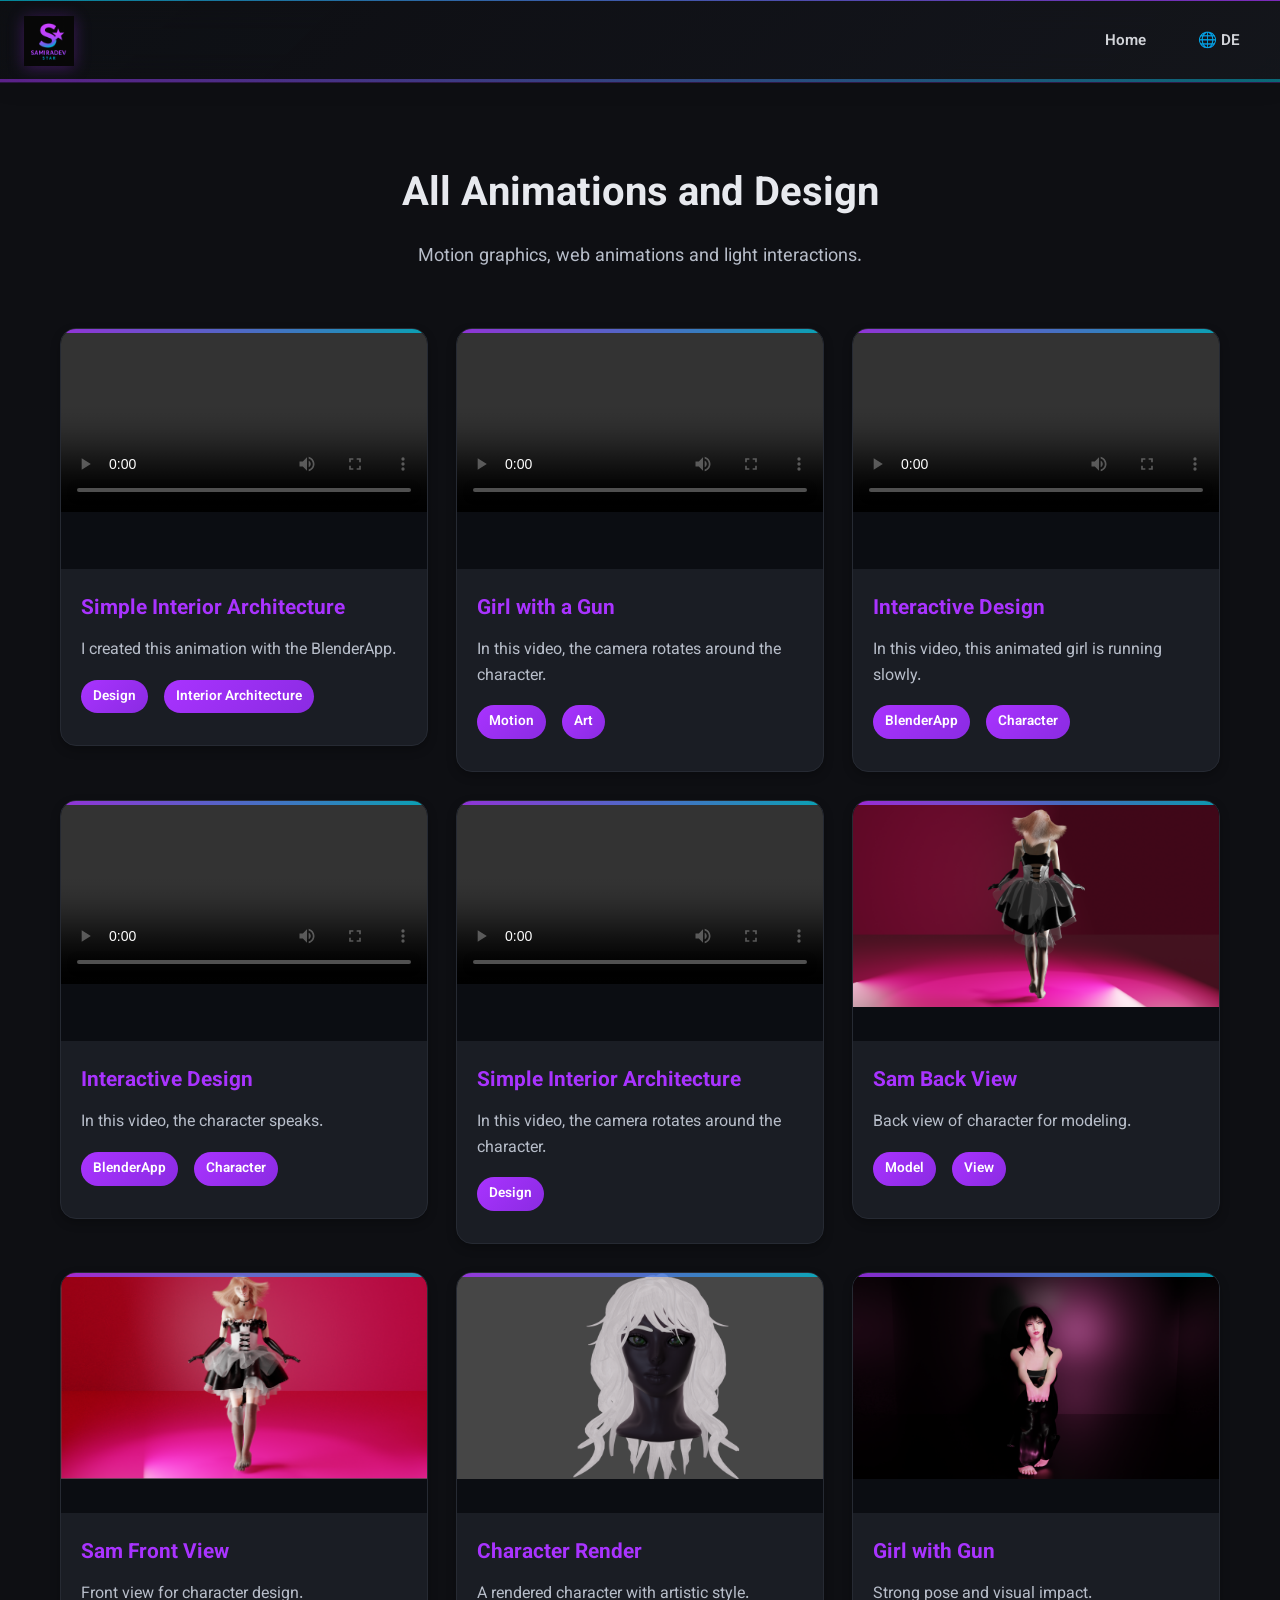
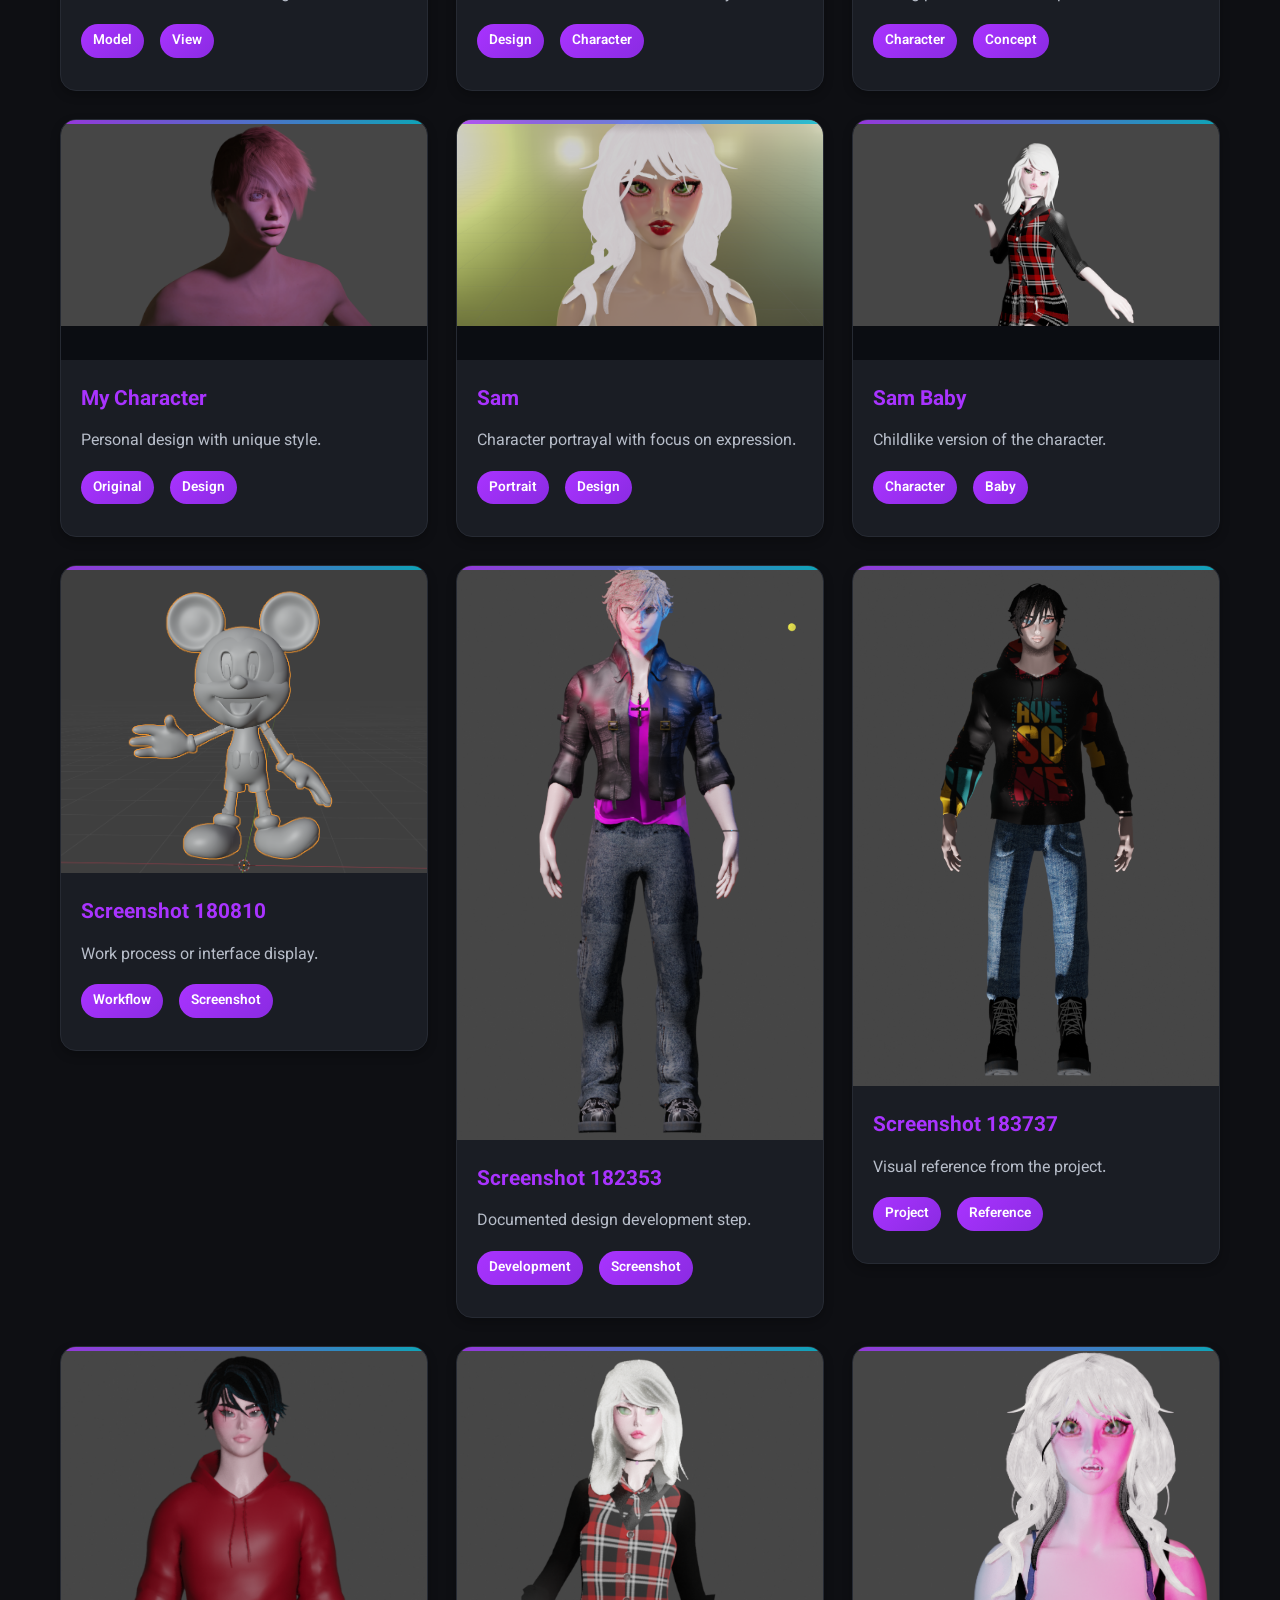
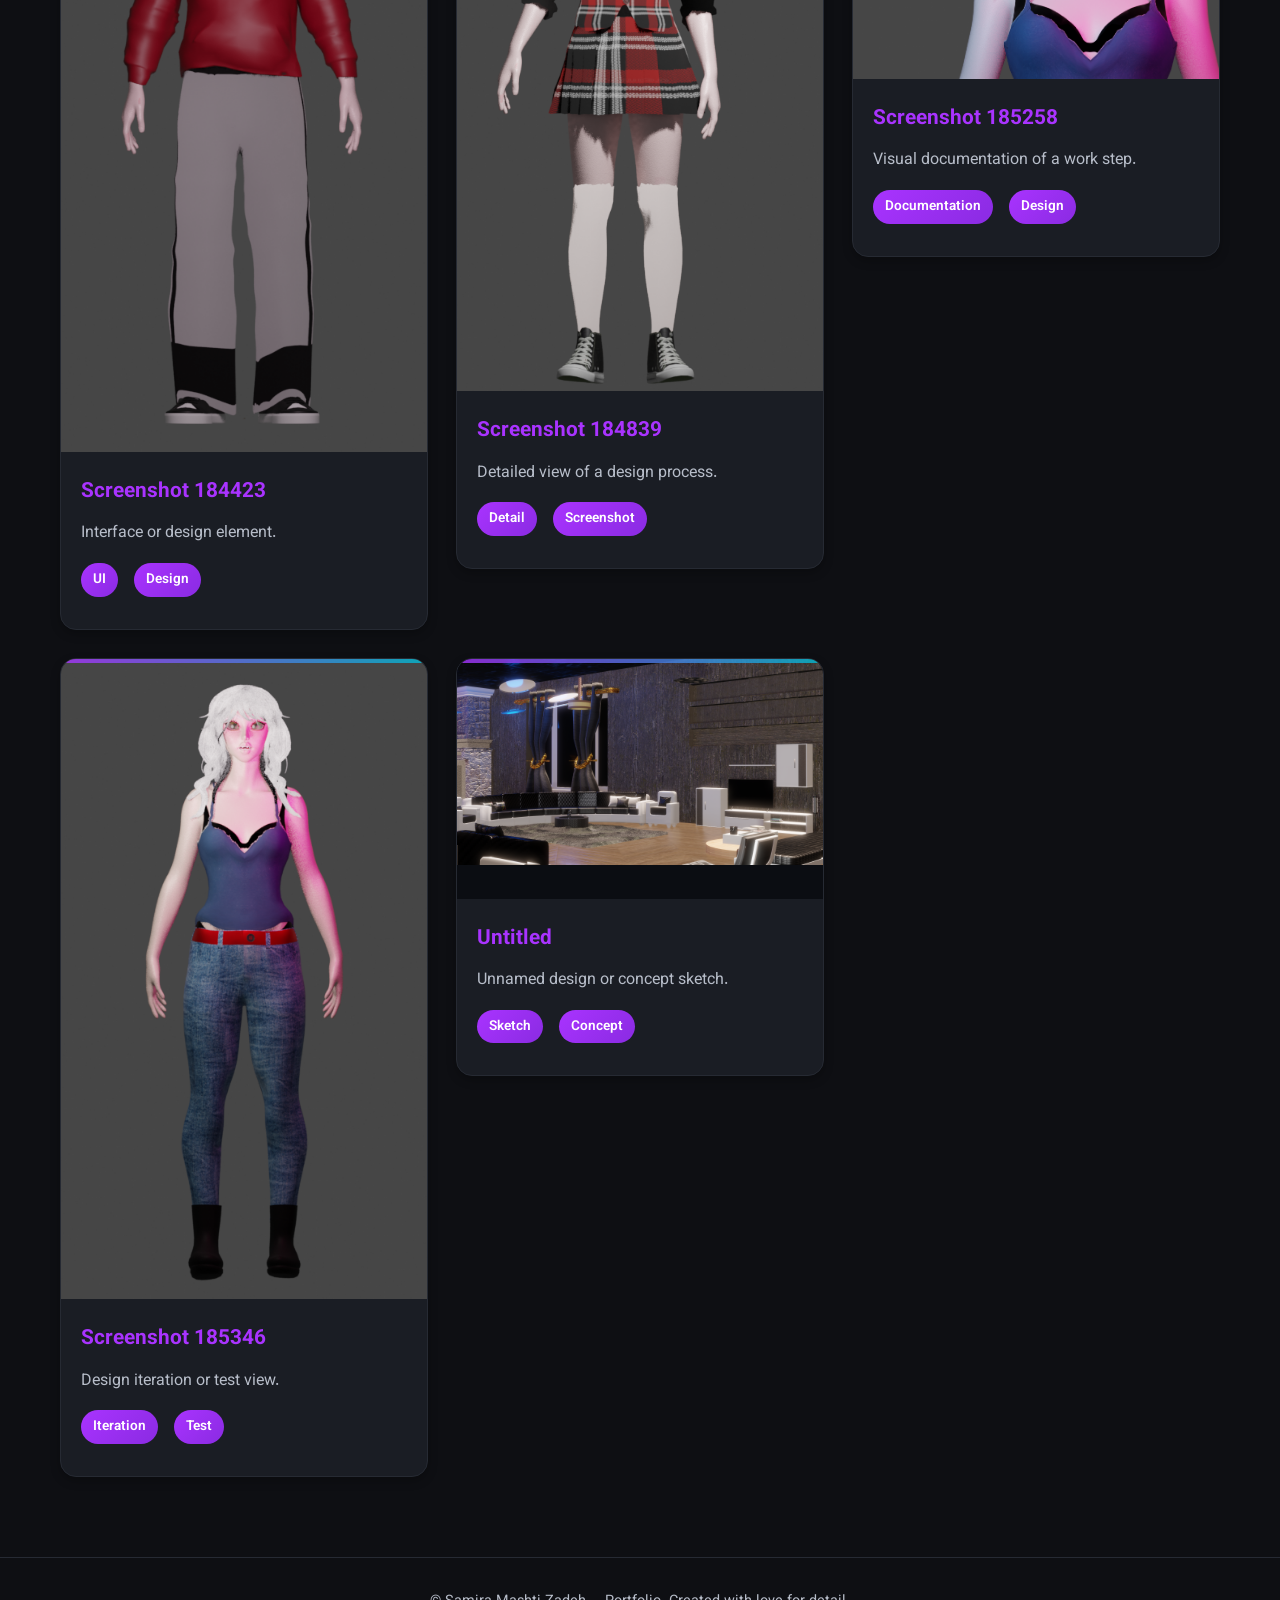
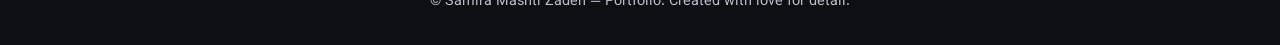
==== commit bac670e0: "Video triage and deletion of large videos" ====
--- a/morevideos.html
+++ b/morevideos.html
@@ -58,7 +58,6 @@
           </div>
         </div>
       </article>
-
       <!-- Video 2 -->
       <article class="card">
         <div class="card__media">
@@ -120,7 +119,32 @@
           </div>
         </div>
       </article>
-
+      <article class="card">
+        <div class="card__media">
+          <img src="./images/design/sam back.png" alt="Sam Back" loading="lazy" />
+        </div>
+        <div class="card__body">
+          <h3 data-i18n="morevideos.images.image6.title">Sam Rückansicht</h3>
+          <p data-i18n="morevideos.images.image6.description">Rückansicht des Charakters für Modellierung.</p>
+          <div class="tags">
+            <span data-i18n="morevideos.images.image6.tag1">Modell</span>
+            <span data-i18n="morevideos.images.image6.tag2">Ansicht</span>
+          </div>
+        </div>
+      </article>
+      <article class="card">
+        <div class="card__media">
+          <img src="./images/design/sam front.PNG" alt="Sam Front" loading="lazy" />
+        </div>
+        <div class="card__body">
+          <h3 data-i18n="morevideos.images.image7.title">Sam Vorderansicht</h3>
+          <p data-i18n="morevideos.images.image7.description">Frontale Ansicht für Charakterdesign.</p>
+          <div class="tags">
+            <span data-i18n="morevideos.images.image7.tag1">Modell</span>
+            <span data-i18n="morevideos.images.image7.tag2">Ansicht</span>
+          </div>
+        </div>
+      </article>
       <!-- images -->
       <article class="card">
         <div class="card__media">
@@ -192,33 +216,9 @@
         </div>
       </article>
 
-      <article class="card">
-        <div class="card__media">
-          <img src="./images/design/sam back.png" alt="Sam Back" loading="lazy" />
-        </div>
-        <div class="card__body">
-          <h3 data-i18n="morevideos.images.image6.title">Sam Rückansicht</h3>
-          <p data-i18n="morevideos.images.image6.description">Rückansicht des Charakters für Modellierung.</p>
-          <div class="tags">
-            <span data-i18n="morevideos.images.image6.tag1">Modell</span>
-            <span data-i18n="morevideos.images.image6.tag2">Ansicht</span>
-          </div>
-        </div>
-      </article>
-
-      <article class="card">
-        <div class="card__media">
-          <img src="./images/design/sam front.PNG" alt="Sam Front" loading="lazy" />
-        </div>
-        <div class="card__body">
-          <h3 data-i18n="morevideos.images.image7.title">Sam Vorderansicht</h3>
-          <p data-i18n="morevideos.images.image7.description">Frontale Ansicht für Charakterdesign.</p>
-          <div class="tags">
-            <span data-i18n="morevideos.images.image7.tag1">Modell</span>
-            <span data-i18n="morevideos.images.image7.tag2">Ansicht</span>
-          </div>
-        </div>
-      </article>
+
+
+
 
       <article class="card">
         <div class="card__media">
--- a/css/nav.css
+++ b/css/nav.css
@@ -29,24 +29,25 @@
     top: 0;
     left: 0;
     right: 0;
+    height: 1px;
+    background: linear-gradient(90deg, var(--ring), var(--primary), var(--ring));
+    
+    background-size: 200% 200%;
+    animation: gradientFlow 4s ease infinite reverse;
+    opacity: 0.7;
+}
+
+/* نوار پایینی */
+.nav::after {
+    content: '';
+    position: absolute;
+    bottom: 0;
+    left: 0;
+    right: 0;
     height: 3px;
     background: linear-gradient(90deg, var(--primary), var(--ring), var(--primary));
     background-size: 200% 200%;
     animation: gradientFlow 3s ease infinite;
-    opacity: 0.7;
-}
-
-/* نوار پایینی */
-.nav::after {
-    content: '';
-    position: absolute;
-    bottom: 0;
-    left: 0;
-    right: 0;
-    height: 2px;
-    background: linear-gradient(90deg, var(--ring), var(--primary), var(--ring));
-    background-size: 200% 200%;
-    animation: gradientFlow 4s ease infinite reverse;
     opacity: 0.5;
     z-index: 10;
 }
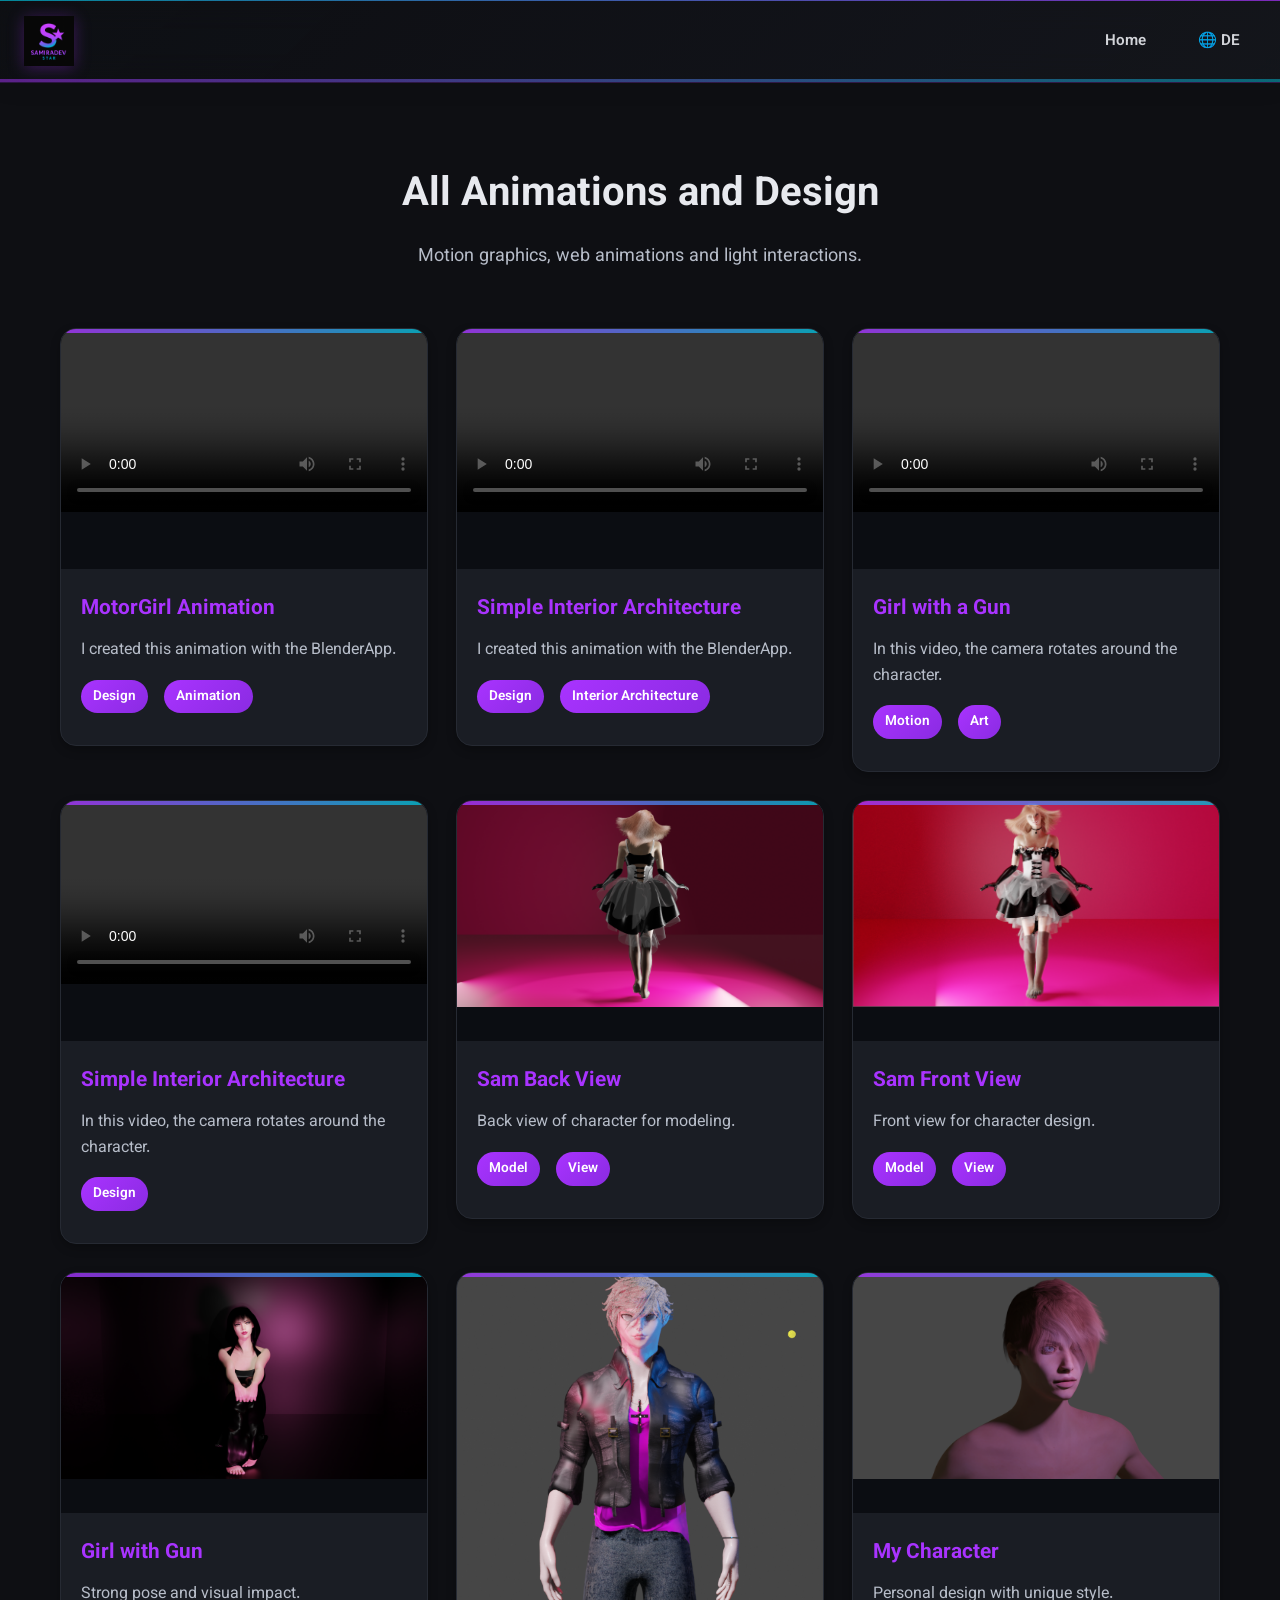
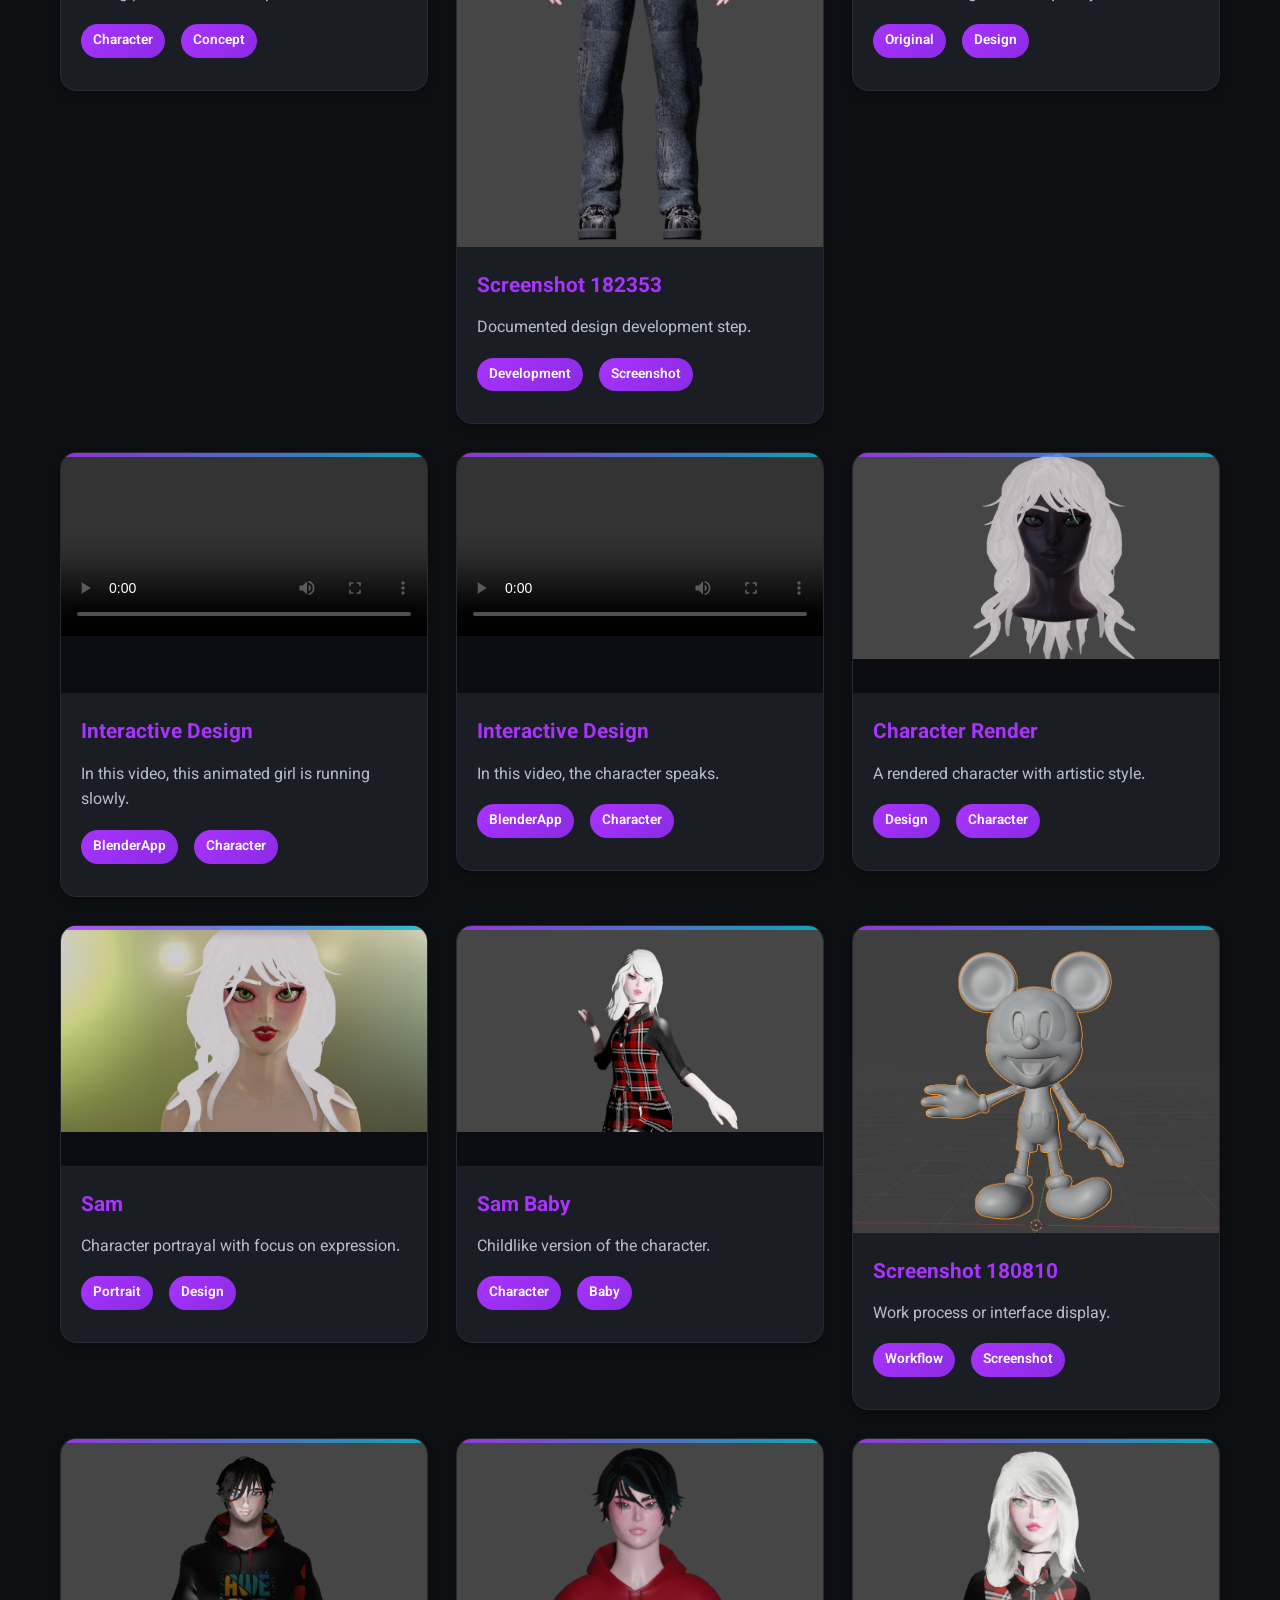
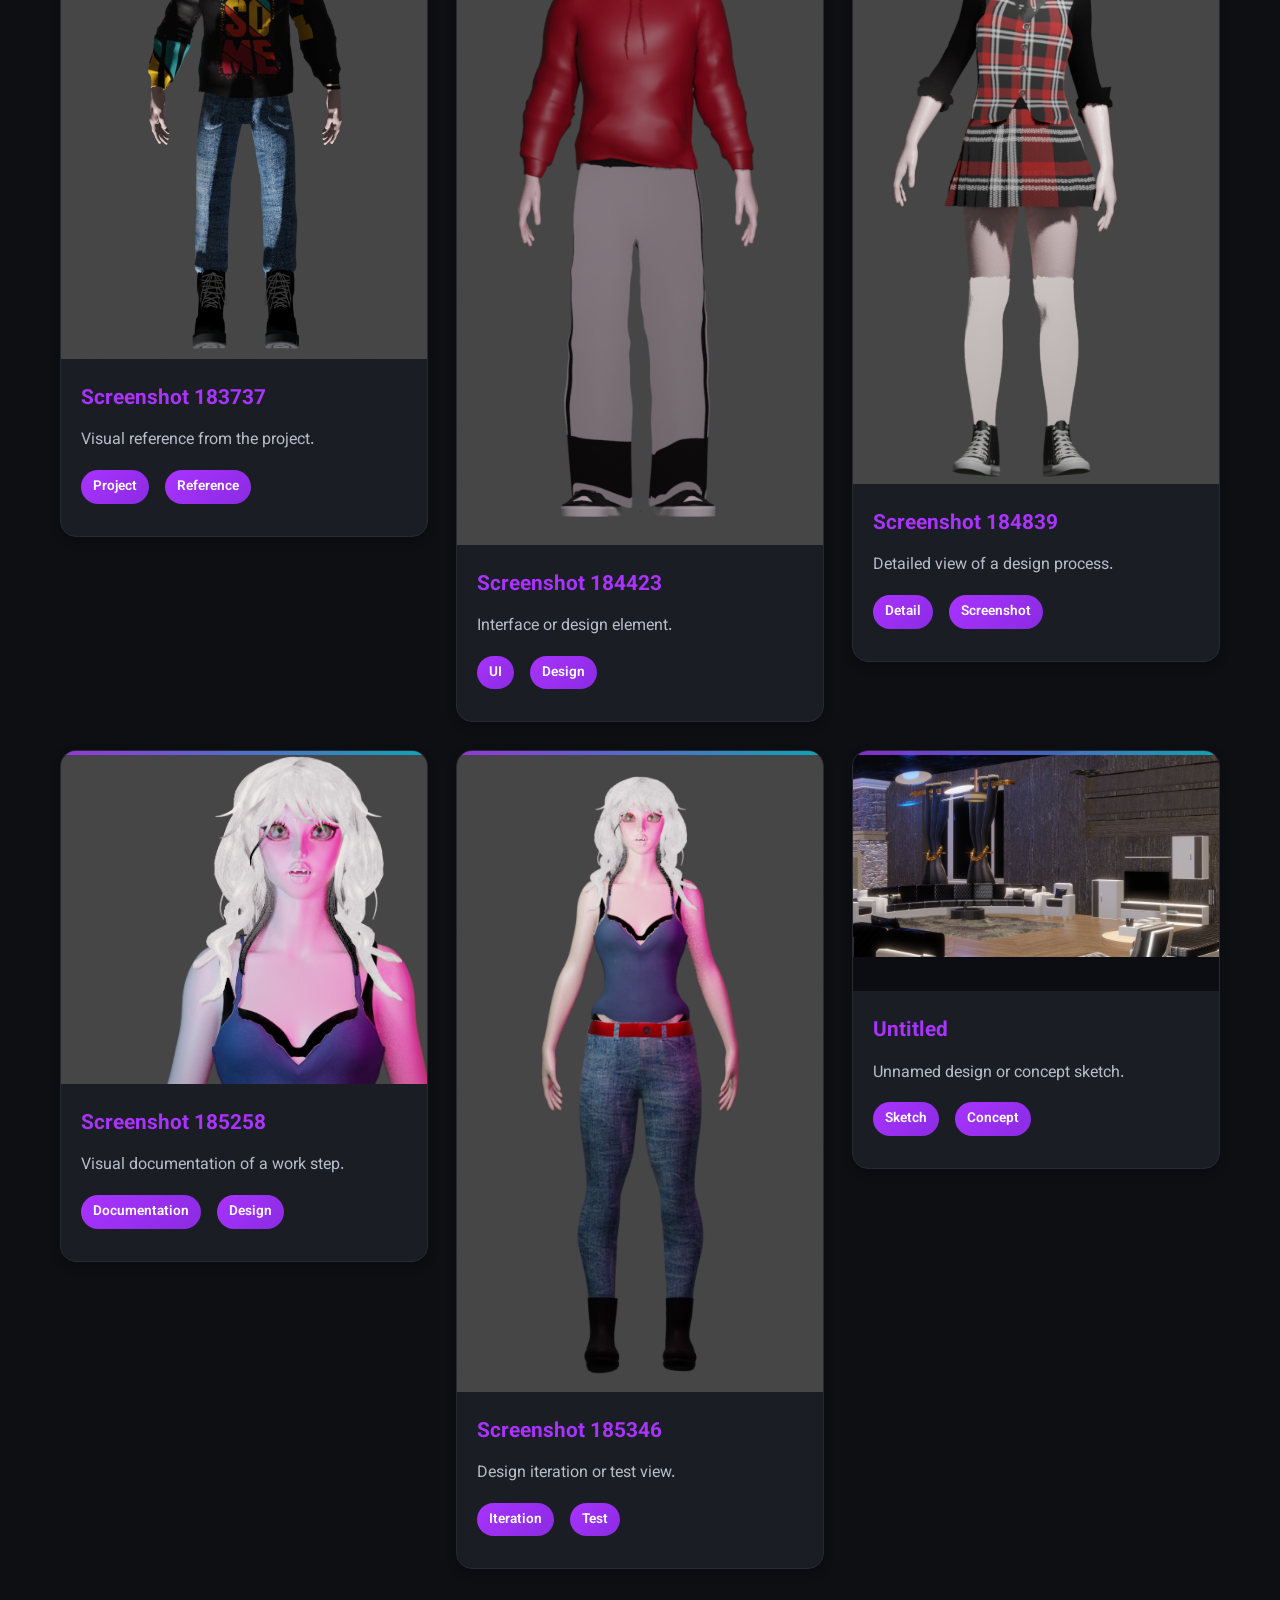
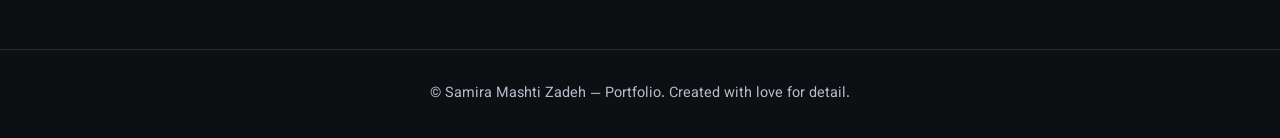
==== commit 9e5c0a44: "Top ranking of animation videos" ====
--- a/morevideos.html
+++ b/morevideos.html
@@ -47,6 +47,17 @@
       <!-- Video 1 -->
       <article class="card">
         <div class="card__media">
+          <video src="videos/202511181913(1).mp4" controls preload="metadata"></video>
+        </div>
+        <div class="card__body">
+          <h3 data-i18n="animations.card1.title">MotorGirl-Animation</h3>
+          <p data-i18n="animations.card1.description">Ich habe diese Animation mit der BlenderApp erstellt.</p>
+          <div class="tags"><span data-i18n="animations.card1.tag1">Design</span><span
+              data-i18n="animations.card1.tag2">Animation</span></div>
+        </div>
+      </article>
+      <article class="card">
+        <div class="card__media">
           <video src="./videos/0001-0241.mkv" controls preload="metadata"></video>
         </div>
         <div class="card__body">
@@ -75,6 +86,91 @@
       </article>
 
       <!-- Video 3 -->
+
+
+      <!-- Video 4 -->
+
+
+      <!-- Video 5 -->
+      <article class="card">
+        <div class="card__media">
+          <video src="./videos/samvid0001-1120.mkv" controls preload="metadata"></video>
+        </div>
+        <div class="card__body">
+          <h3 data-i18n="morevideos.videos.video5.title">Ein simpel Innenarchitektur</h3>
+          <p data-i18n="morevideos.videos.video5.description">In diesem Video dreht sich die Kamera um den Charakter.
+          </p>
+          <div class="tags">
+            <span data-i18n="morevideos.videos.video5.tag1">Design</span>
+          </div>
+        </div>
+      </article>
+      <article class="card">
+        <div class="card__media">
+          <img src="./images/design/sam back.png" alt="Sam Back" loading="lazy" />
+        </div>
+        <div class="card__body">
+          <h3 data-i18n="morevideos.images.image6.title">Sam Rückansicht</h3>
+          <p data-i18n="morevideos.images.image6.description">Rückansicht des Charakters für Modellierung.</p>
+          <div class="tags">
+            <span data-i18n="morevideos.images.image6.tag1">Modell</span>
+            <span data-i18n="morevideos.images.image6.tag2">Ansicht</span>
+          </div>
+        </div>
+      </article>
+      <article class="card">
+        <div class="card__media">
+          <img src="./images/design/sam front.PNG" alt="Sam Front" loading="lazy" />
+        </div>
+        <div class="card__body">
+          <h3 data-i18n="morevideos.images.image7.title">Sam Vorderansicht</h3>
+          <p data-i18n="morevideos.images.image7.description">Frontale Ansicht für Charakterdesign.</p>
+          <div class="tags">
+            <span data-i18n="morevideos.images.image7.tag1">Modell</span>
+            <span data-i18n="morevideos.images.image7.tag2">Ansicht</span>
+          </div>
+        </div>
+      </article>
+
+      <article class="card">
+        <div class="card__media">
+          <img src="./images/design/girl with gun.png" alt="Girl with Gun" loading="lazy" />
+        </div>
+        <div class="card__body">
+          <h3 data-i18n="morevideos.images.image2.title">Girl with Gun</h3>
+          <p data-i18n="morevideos.images.image2.description">Starke Pose und visuelle Wirkung.</p>
+          <div class="tags">
+            <span data-i18n="morevideos.images.image2.tag1">Charakter</span>
+            <span data-i18n="morevideos.images.image2.tag2">Konzept</span>
+          </div>
+        </div>
+      </article>
+      <article class="card">
+        <div class="card__media">
+          <img src="./images/design/Screenshot 2025-11-18 182353.png" alt="Screenshot 182353" loading="lazy" />
+        </div>
+        <div class="card__body">
+          <h3 data-i18n="morevideos.images.image9.title">Screenshot 182353</h3>
+          <p data-i18n="morevideos.images.image9.description">Design-Entwicklungsschritt dokumentiert.</p>
+          <div class="tags">
+            <span data-i18n="morevideos.images.image9.tag1">Entwicklung</span>
+            <span data-i18n="morevideos.images.image9.tag2">Screenshot</span>
+          </div>
+        </div>
+      </article>
+      <article class="card">
+        <div class="card__media">
+          <img src="./images/design/mycharacter.png" alt="My Character" loading="lazy" />
+        </div>
+        <div class="card__body">
+          <h3 data-i18n="morevideos.images.image3.title">My Character</h3>
+          <p data-i18n="morevideos.images.image3.description">Persönliches Design mit einzigartigem Stil.</p>
+          <div class="tags">
+            <span data-i18n="morevideos.images.image3.tag1">Original</span>
+            <span data-i18n="morevideos.images.image3.tag2">Design</span>
+          </div>
+        </div>
+      </article>
       <article class="card">
         <div class="card__media">
           <video src="./videos/video check0001-0150.mkv" controls preload="metadata"></video>
@@ -89,8 +185,6 @@
           </div>
         </div>
       </article>
-
-      <!-- Video 4 -->
       <article class="card">
         <div class="card__media">
           <video src="./videos/video0000-0127.mkv" controls preload="metadata"></video>
@@ -104,48 +198,6 @@
           </div>
         </div>
       </article>
-
-      <!-- Video 5 -->
-      <article class="card">
-        <div class="card__media">
-          <video src="./videos/samvid0001-1120.mkv" controls preload="metadata"></video>
-        </div>
-        <div class="card__body">
-          <h3 data-i18n="morevideos.videos.video5.title">Ein simpel Innenarchitektur</h3>
-          <p data-i18n="morevideos.videos.video5.description">In diesem Video dreht sich die Kamera um den Charakter.
-          </p>
-          <div class="tags">
-            <span data-i18n="morevideos.videos.video5.tag1">Design</span>
-          </div>
-        </div>
-      </article>
-      <article class="card">
-        <div class="card__media">
-          <img src="./images/design/sam back.png" alt="Sam Back" loading="lazy" />
-        </div>
-        <div class="card__body">
-          <h3 data-i18n="morevideos.images.image6.title">Sam Rückansicht</h3>
-          <p data-i18n="morevideos.images.image6.description">Rückansicht des Charakters für Modellierung.</p>
-          <div class="tags">
-            <span data-i18n="morevideos.images.image6.tag1">Modell</span>
-            <span data-i18n="morevideos.images.image6.tag2">Ansicht</span>
-          </div>
-        </div>
-      </article>
-      <article class="card">
-        <div class="card__media">
-          <img src="./images/design/sam front.PNG" alt="Sam Front" loading="lazy" />
-        </div>
-        <div class="card__body">
-          <h3 data-i18n="morevideos.images.image7.title">Sam Vorderansicht</h3>
-          <p data-i18n="morevideos.images.image7.description">Frontale Ansicht für Charakterdesign.</p>
-          <div class="tags">
-            <span data-i18n="morevideos.images.image7.tag1">Modell</span>
-            <span data-i18n="morevideos.images.image7.tag2">Ansicht</span>
-          </div>
-        </div>
-      </article>
-      <!-- images -->
       <article class="card">
         <div class="card__media">
           <img src="./images/design/character render pic.png" alt="Character Render" loading="lazy" />
@@ -160,33 +212,8 @@
         </div>
       </article>
 
-      <article class="card">
-        <div class="card__media">
-          <img src="./images/design/girl with gun.png" alt="Girl with Gun" loading="lazy" />
-        </div>
-        <div class="card__body">
-          <h3 data-i18n="morevideos.images.image2.title">Girl with Gun</h3>
-          <p data-i18n="morevideos.images.image2.description">Starke Pose und visuelle Wirkung.</p>
-          <div class="tags">
-            <span data-i18n="morevideos.images.image2.tag1">Charakter</span>
-            <span data-i18n="morevideos.images.image2.tag2">Konzept</span>
-          </div>
-        </div>
-      </article>
-
-      <article class="card">
-        <div class="card__media">
-          <img src="./images/design/mycharacter.png" alt="My Character" loading="lazy" />
-        </div>
-        <div class="card__body">
-          <h3 data-i18n="morevideos.images.image3.title">My Character</h3>
-          <p data-i18n="morevideos.images.image3.description">Persönliches Design mit einzigartigem Stil.</p>
-          <div class="tags">
-            <span data-i18n="morevideos.images.image3.tag1">Original</span>
-            <span data-i18n="morevideos.images.image3.tag2">Design</span>
-          </div>
-        </div>
-      </article>
+
+
 
       <article class="card">
         <div class="card__media">
@@ -234,19 +261,7 @@
         </div>
       </article>
 
-      <article class="card">
-        <div class="card__media">
-          <img src="./images/design/Screenshot 2025-11-18 182353.png" alt="Screenshot 182353" loading="lazy" />
-        </div>
-        <div class="card__body">
-          <h3 data-i18n="morevideos.images.image9.title">Screenshot 182353</h3>
-          <p data-i18n="morevideos.images.image9.description">Design-Entwicklungsschritt dokumentiert.</p>
-          <div class="tags">
-            <span data-i18n="morevideos.images.image9.tag1">Entwicklung</span>
-            <span data-i18n="morevideos.images.image9.tag2">Screenshot</span>
-          </div>
-        </div>
-      </article>
+
 
       <article class="card">
         <div class="card__media">
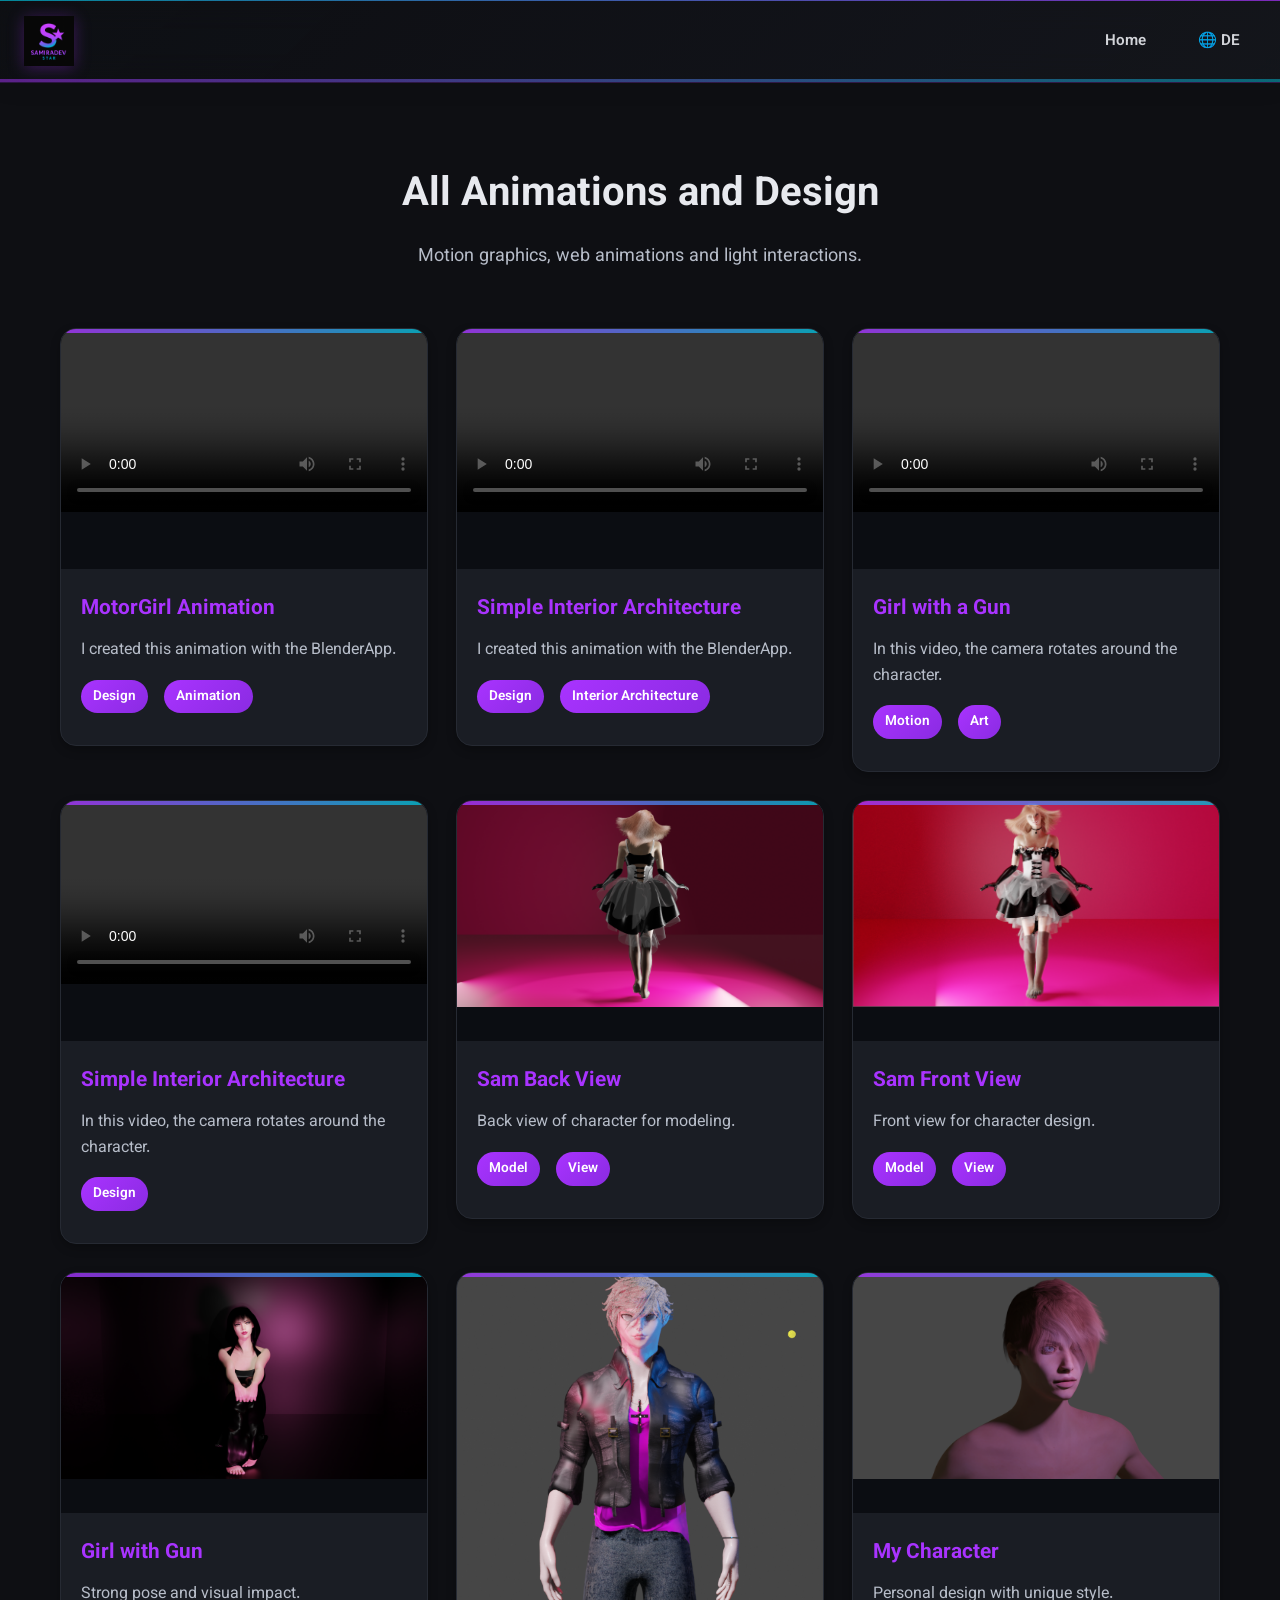
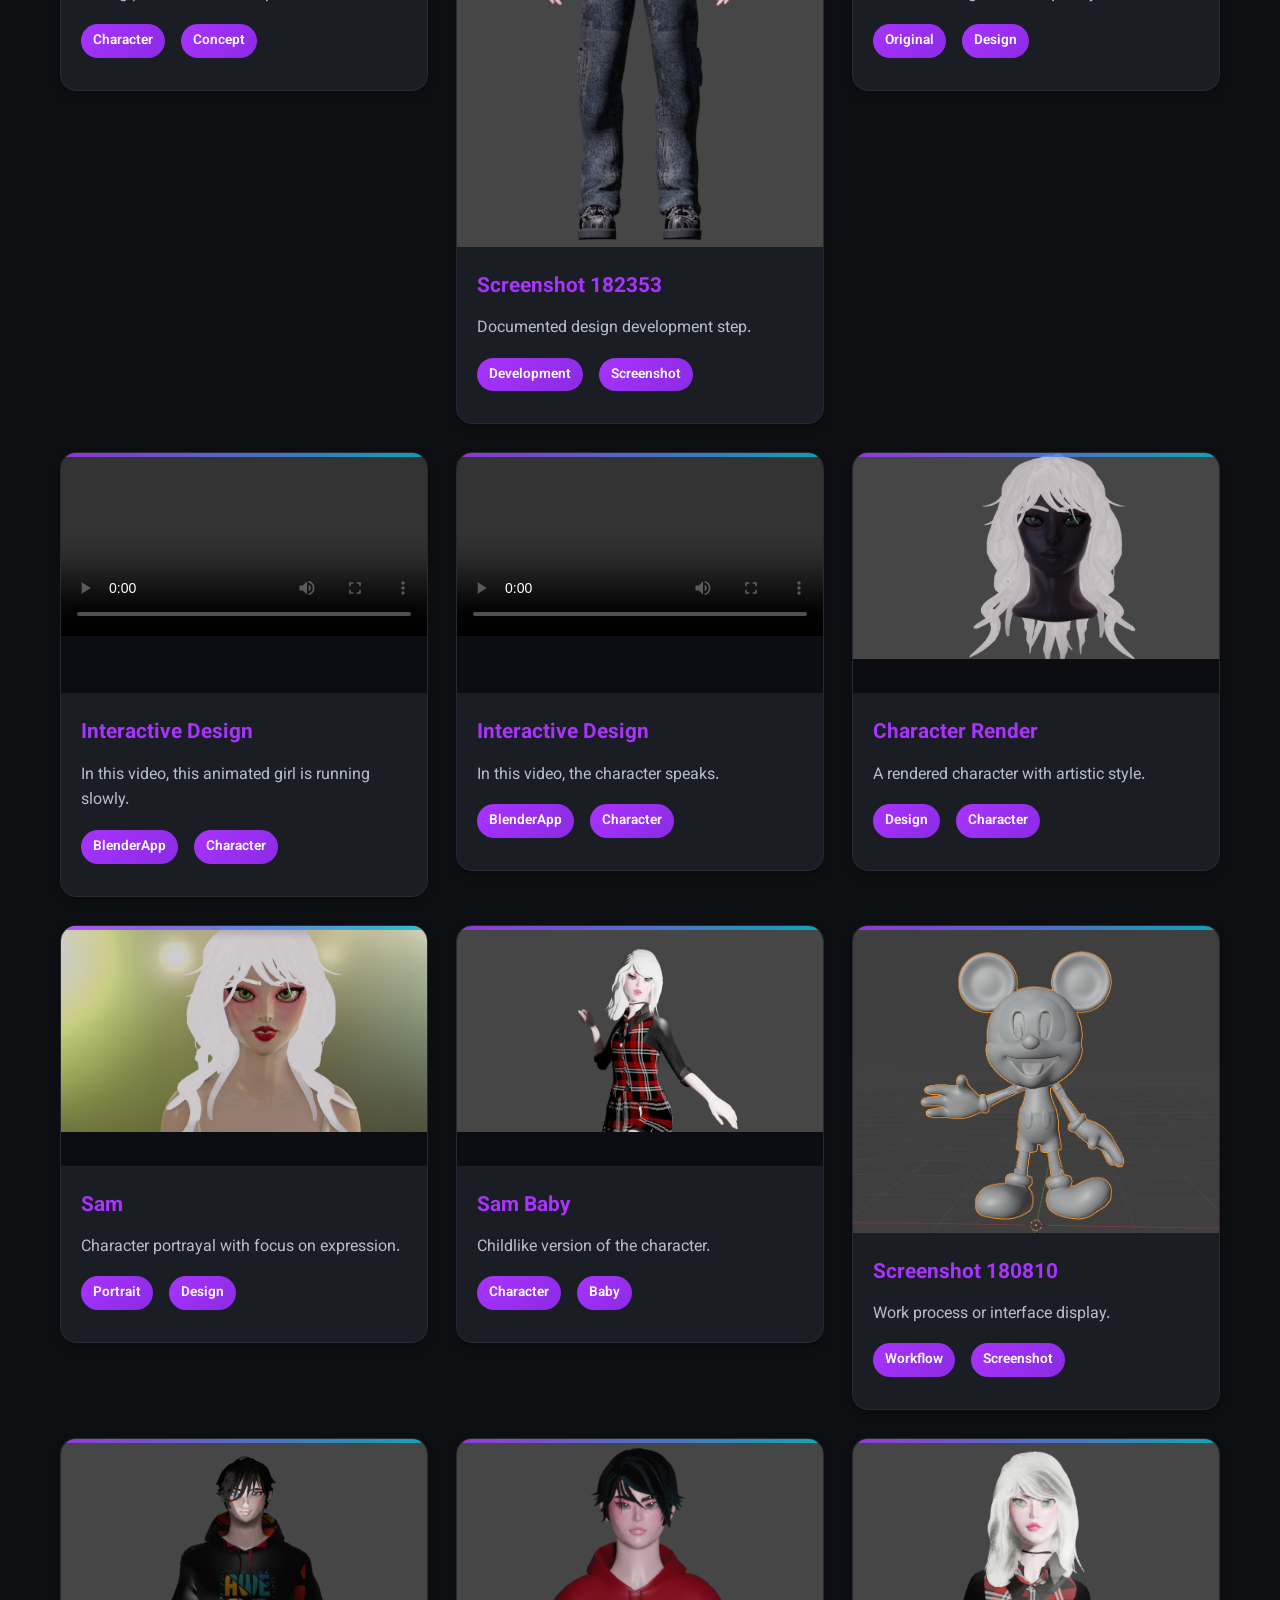
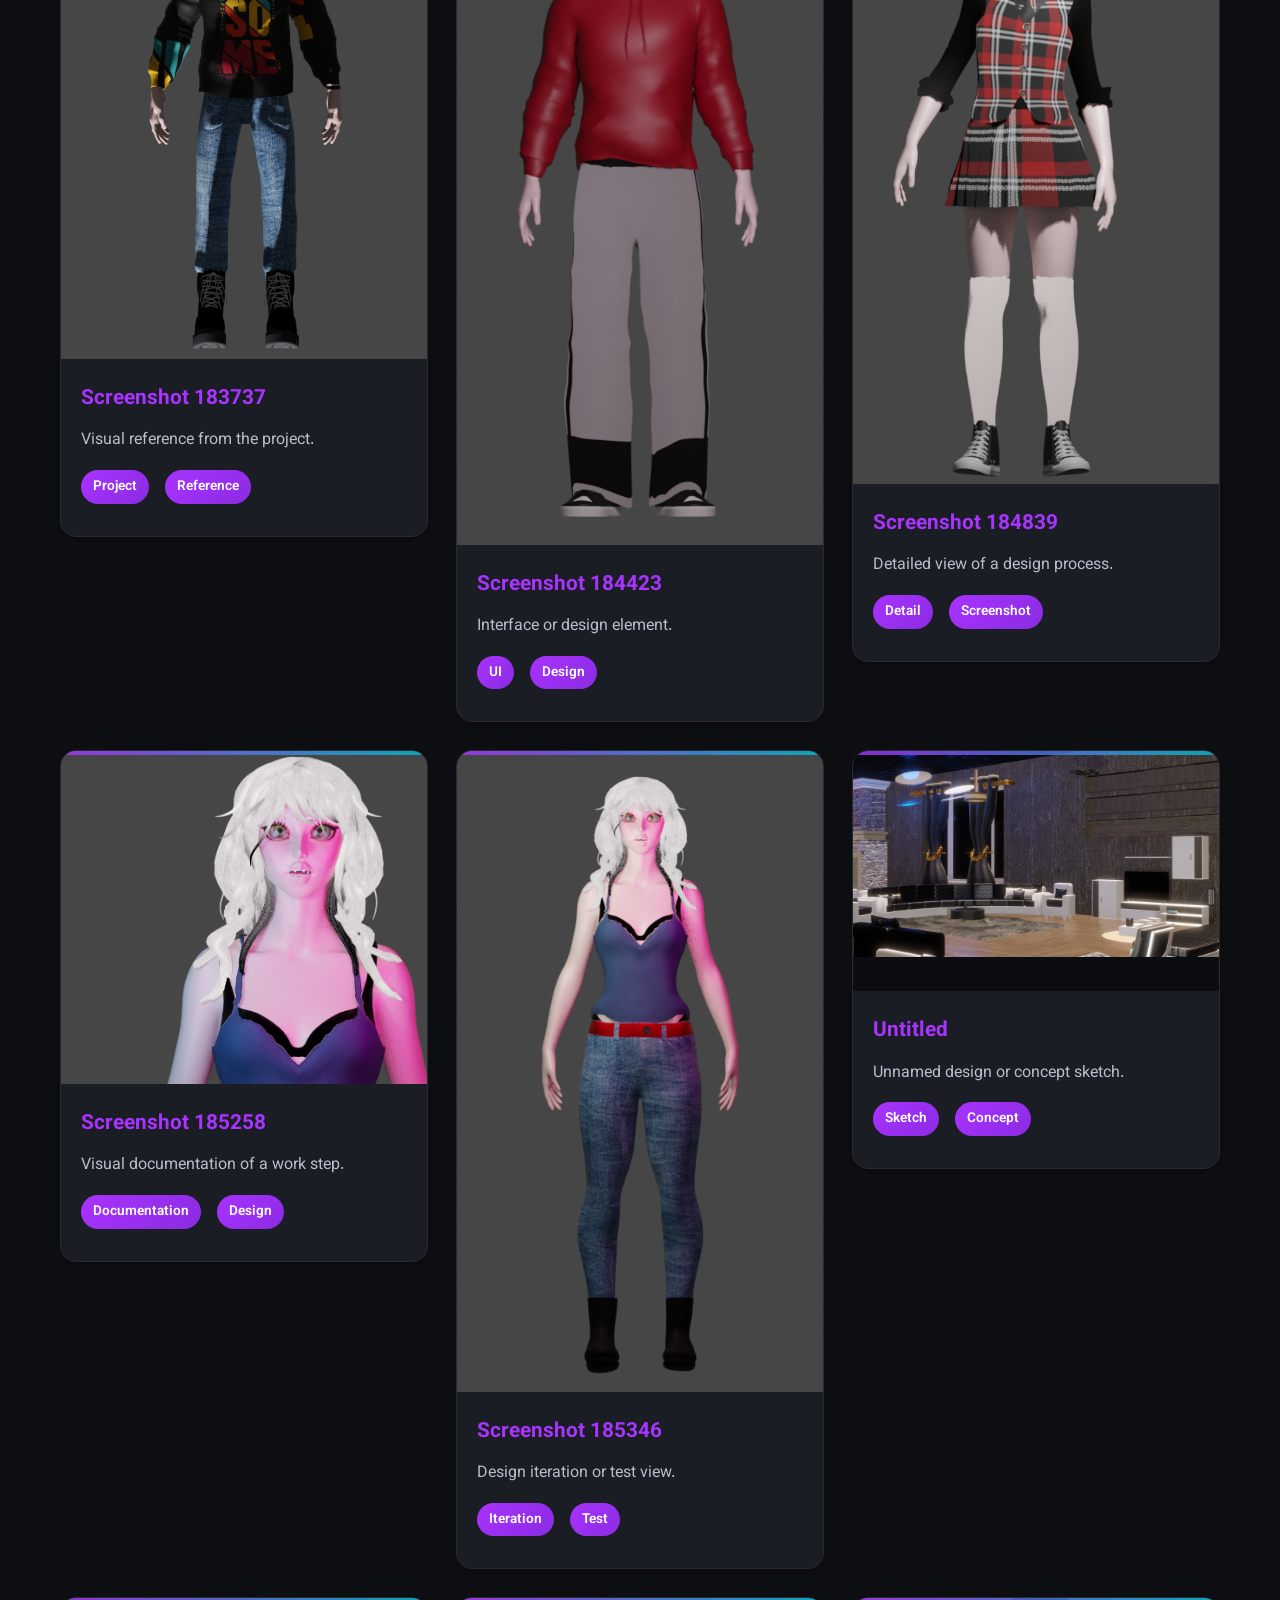
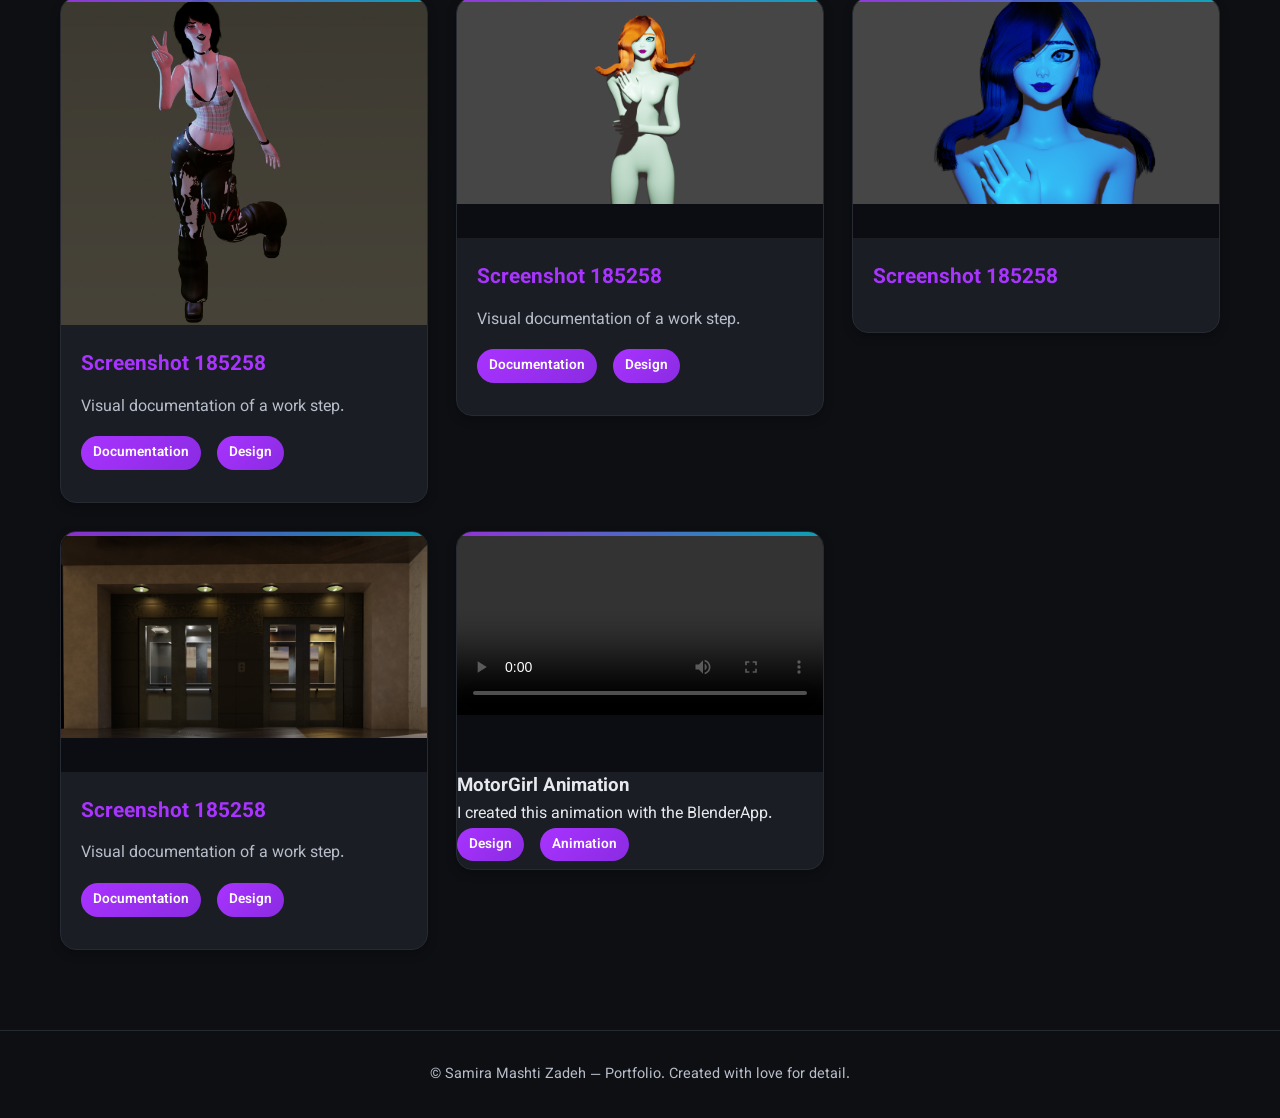
==== commit 95b2e34b: "Add new design images and videos to morevideos.html" ====
--- a/morevideos.html
+++ b/morevideos.html
@@ -346,6 +346,81 @@
           </div>
         </div>
       </article>
+      
+      <!-- girl with black hair -->
+      <article class="card">
+        <div class="card__media">
+          <img src="./images/design/girlwithblackhair.jpg" alt="Sgirlwithblackhair" loading="lazy" />
+        </div>
+        <div class="card__body">
+          <h3 data-i18n="morevideos.images.image13.title">Screenshot 185258</h3>
+          <p data-i18n="morevideos.images.image13.description">Just a Girl with Black Hair</p>
+          <div class="tags">
+            <span data-i18n="morevideos.images.image13.tag1">3DCharacter</span>
+            <span data-i18n="morevideos.images.image13.tag2">Design</span>
+          </div>
+        </div>
+      </article>
+
+      <!-- character design -->
+      <article class="card">
+        <div class="card__media">
+          <img src="./images/design/characterdesign (1).png" alt="Sgirlwithblackhair" loading="lazy" />
+        </div>
+        <div class="card__body">
+          <h3 data-i18n="morevideos.images.image13.title">characterdesign</h3>
+          <p data-i18n="morevideos.images.image13.description">Just a Girl with Black Hair</p>
+          <div class="tags">
+            <span data-i18n="morevideos.images.image13.tag1">3DCharacter</span>
+            <span data-i18n="morevideos.images.image13.tag2">Design</span>
+          </div>
+        </div>
+      </article>
+
+      <!-- character design -->
+      <article class="card">
+        <div class="card__media">
+          <img src="./images/design/characterdesign (2).png" alt="Sgirlwithblackhair" loading="lazy" />
+        </div>
+        <div class="card__body">
+          <h3 data-i18n="morevideos.images.image13.title">characterdesign/h3>
+          <p data-i18n="morevideos.images.image13.description">Just a Girl with Black Hair</p>
+          <div class="tags">
+            <span data-i18n="morevideos.images.image13.tag1">3DCharacter</span>
+            <span data-i18n="morevideos.images.image13.tag2">Design</span>
+          </div>
+        </div>
+      </article>
+
+      <!-- image elevator interior design -->
+      <article class="card">
+        <div class="card__media">
+          <img src="./images/design/intdes (1).png" alt="Elevator Interior Design" loading="lazy" />
+        </div>
+        <div class="card__body">
+          <h3 data-i18n="morevideos.images.image13.title">Elevator Design</h3>
+          <p data-i18n="morevideos.images.image13.description">Just a Girl with Black Hair</p>
+          <div class="tags">
+            <span data-i18n="morevideos.images.image13.tag1">3DElevator</span>
+            <span data-i18n="morevideos.images.image13.tag2">Design</span>
+          </div>
+        </div>
+      </article>
+
+
+      <!-- Video fahrstuhl -->
+      <article class="card">
+        <div class="card__media">
+          <video src="videos/202511181913(1).mp4" controls preload="metadata"></video>
+        </div>
+        <div class="card__bFahrstuhl ody">
+          <h3 data-i18n="animations.card1.title">MotorGirl-Animation</h3>
+          <p data-i18n="animations.card1.description">Ich habe diese Animation mit der BlenderApp erstellt.</p>
+          <div class="tags"><span data-i18n="animations.card1.tag1">Design</span><span
+              data-i18n="animations.card1.tag2">Animation</span></div>
+        </div>
+      </article>
+
     </div>
   </section>
 
--- a/css/nav.css
+++ b/css/nav.css
@@ -307,18 +307,26 @@
 
 /* ==================== منوی موبایل مدرن ==================== */
 @media (max-width: 768px) {
+
+    /* غیرفعال کردن backdrop-filter برای بهبود کارایی */
+    .nav {
+        backdrop-filter: none;
+        background: linear-gradient(135deg, rgba(14, 15, 19, 0.98), rgba(20, 22, 28, 0.98));
+    }
+
     .mobile-menu-toggle {
         display: flex !important;
     }
 
-    /* منوی اصلی - حالت بسته */
+    /* منوی موبایل با ارتفاع داینامیک */
     .nav nav {
         position: fixed;
         top: 0;
         right: -100%;
         width: 75%;
         max-width: 320px;
-        height: 100vh;
+        height: 100dvh;
+        /* استفاده از dvh برای پشتیبانی بهتر */
         background: linear-gradient(135deg, rgba(14, 15, 19, 0.98), rgba(20, 22, 28, 0.95));
         backdrop-filter: blur(20px) saturate(180%);
         flex-direction: column;
@@ -328,7 +336,8 @@
         transition: right 0.4s cubic-bezier(0.175, 0.885, 0.32, 1.275);
         border-left: 1px solid rgba(169, 51, 255, 0.3);
         box-shadow: -5px 0 25px rgba(0, 0, 0, 0.4);
-        z-index: 150;
+        z-index: 2000;
+        /* بالاتر از همه عناصر */
         gap: 12px;
     }
 
@@ -337,7 +346,12 @@
         right: 0 !important;
     }
 
-    /* استایل لینک‌های منوی موبایل - بدون تأثیر روی دکمه زبان */
+    /* قفل اسکرول بدنه هنگام باز بودن منو (با جاوااسکریپت باید کلاس menu-open به body اضافه شود) */
+    body.menu-open {
+        overflow: hidden;
+    }
+
+    /* لینک‌های منو */
     .nav nav a:not(#langBtn) {
         padding: 16px 20px;
         border-radius: 10px;
@@ -374,7 +388,7 @@
         opacity: 1;
     }
 
-    /* انیمیشن slide-in برای لینک‌ها */
+    /* انیمیشن delay برای لینک‌ها */
     .nav nav.active a:not(#langBtn):nth-child(1) {
         transition-delay: 0.1s;
         transform: translateX(0);
@@ -405,7 +419,7 @@
         transform: translateX(0);
     }
 
-    /* دکمه زبان در منوی موبایل - استایل محافظت شده */
+    /* دکمه زبان */
     #langBtn {
         margin: 24px 20px 0 !important;
         background: rgba(169, 51, 255, 0.15) !important;
@@ -426,22 +440,10 @@
     }
 }
 
-/* ریسپانسیو برای تبلت */
-@media (min-width: 769px) and (max-width: 992px) {
-    .nav nav {
-        gap: 6px;
-    }
-
-    .nav nav a:not(#langBtn) {
-        padding: 8px 12px;
-        font-size: 0.9rem;
-    }
-
-    #langBtn {
-        padding: 8px 16px !important;
-        font-size: 0.85rem !important;
-        margin-left: 8px !important;
-    }
+/* در صورت وجود لینک خالی برای دکمه زبان، آن را مخفی کنید */
+.nav nav a[href=""] {
+    display: none;
+    /* یا حذف از HTML */
 }
 
 /* موبایل کوچک */
--- a/css/main.css
+++ b/css/main.css
@@ -3340,4 +3340,309 @@
   .ielts-mini-badge {
     justify-content: center;
   }
+}
+
+
+/* ==================== Three Column Layout ==================== */
+
+.about-three-col-wrapper {
+  display: grid;
+  grid-template-columns: 1fr 0.4fr 0.8fr;
+  /* متن بزرگ | عکس متوسط | تحصیلات */
+  gap: 32px;
+  max-width: 1400px;
+  margin: 0 auto;
+  padding: 0 20px;
+  align-items: start;
+}
+
+/* ========== ستون 1: چپ (متن + مهارت‌ها) ========== */
+.left-col-text-skills {
+  display: flex;
+  flex-direction: column;
+  gap: 24px;
+}
+
+/* متن */
+.text-box {
+  background: linear-gradient(145deg, rgba(26, 29, 36, 0.4), rgba(45, 31, 61, 0.2));
+  border: 1px solid rgba(169, 51, 255, 0.15);
+  border-radius: 16px;
+  padding: 28px;
+}
+
+.text-box p {
+  color: var(--text);
+  line-height: 1.8;
+  font-size: 1.05rem;
+  margin: 0 0 16px 0;
+}
+
+.text-box p:last-child {
+  margin-bottom: 0;
+}
+
+/* مهارت‌ها (زیر متن) */
+.skills-box {
+  background: linear-gradient(145deg, rgba(26, 29, 36, 0.6), rgba(45, 31, 61, 0.4));
+  border: 1px solid rgba(169, 51, 255, 0.2);
+  border-radius: 16px;
+  padding: 24px;
+}
+
+.skills-box-title {
+  font-size: 1.1rem;
+  color: var(--primary);
+  margin-bottom: 16px;
+  font-weight: 700;
+  position: relative;
+  padding-bottom: 10px;
+}
+
+.skills-box-title::after {
+  content: '';
+  position: absolute;
+  bottom: 0;
+  left: 0;
+  width: 30px;
+  height: 2px;
+  background: linear-gradient(90deg, var(--primary), var(--ring));
+  border-radius: 1px;
+}
+
+.skills-box-tags {
+  display: flex;
+  flex-wrap: wrap;
+  gap: 8px;
+}
+
+.skill-box-tag {
+  background: rgba(169, 51, 255, 0.1);
+  color: var(--text);
+  border: 1px solid rgba(169, 51, 255, 0.3);
+  padding: 6px 14px;
+  border-radius: 20px;
+  font-size: 0.85rem;
+  font-weight: 500;
+  transition: var(--transition);
+  cursor: default;
+}
+
+.skill-box-tag:hover {
+  background: var(--primary);
+  border-color: var(--primary);
+  transform: translateY(-2px);
+  box-shadow: 0 4px 12px rgba(169, 51, 255, 0.3);
+}
+
+/* ========== ستون 2: وسط (عکس) ========== */
+.center-col-photo {
+  position: sticky;
+  top: 120px;
+  height: fit-content;
+}
+
+.photo-center {
+  width: 100%;
+  height: auto;
+  border-radius: 16px;
+  border: 3px solid var(--primary);
+  box-shadow: 0 8px 35px rgba(169, 51, 255, 0.4);
+  transition: var(--transition);
+}
+
+.photo-center:hover {
+  transform: translateY(-5px);
+  box-shadow: 0 12px 45px rgba(169, 51, 255, 0.6);
+}
+
+/* ========== ستون 3: راست (تحصیلات) ========== */
+.right-col-education {
+  position: sticky;
+  top: 120px;
+  height: fit-content;
+}
+
+.education-box-final {
+  background: linear-gradient(145deg, rgba(26, 29, 36, 0.8), rgba(45, 31, 61, 0.6));
+  border: 1px solid rgba(169, 51, 255, 0.2);
+  border-radius: 16px;
+  padding: 24px;
+}
+
+.education-box-title {
+  font-size: 1.2rem;
+  color: var(--primary);
+  margin-bottom: 20px;
+  font-weight: 700;
+  text-align: center;
+  position: relative;
+  padding-bottom: 12px;
+}
+
+.education-box-title::after {
+  content: '';
+  position: absolute;
+  bottom: 0;
+  left: 50%;
+  transform: translateX(-50%);
+  width: 40px;
+  height: 2px;
+  background: linear-gradient(90deg, var(--primary), var(--ring));
+  border-radius: 1px;
+}
+
+.education-box-list {
+  display: flex;
+  flex-direction: column;
+  gap: 12px;
+}
+
+.edu-box-item {
+  background: rgba(169, 51, 255, 0.05);
+  border: 1px solid rgba(169, 51, 255, 0.15);
+  border-radius: 12px;
+  padding: 14px 18px;
+  transition: var(--transition);
+  position: relative;
+  overflow: hidden;
+}
+
+.edu-box-item::before {
+  content: '';
+  position: absolute;
+  left: 0;
+  top: 0;
+  bottom: 0;
+  width: 3px;
+  background: var(--primary);
+  opacity: 0;
+  transition: opacity 0.3s ease;
+}
+
+.edu-box-item:hover {
+  background: rgba(169, 51, 255, 0.1);
+  border-color: rgba(169, 51, 255, 0.3);
+  transform: translateX(4px);
+}
+
+.edu-box-item:hover::before {
+  opacity: 1;
+}
+
+.edu-box-item.current {
+  background: rgba(169, 51, 255, 0.1);
+  border-color: rgba(169, 51, 255, 0.3);
+}
+
+.edu-box-item.current::before {
+  opacity: 1;
+  background: var(--ring);
+}
+
+.edu-box-item h4 {
+  font-size: 0.9rem;
+  color: var(--text);
+  margin-bottom: 5px;
+  font-weight: 600;
+  line-height: 1.3;
+}
+
+.edu-box-item p {
+  font-size: 0.8rem;
+  color: var(--ring);
+  margin-bottom: 5px;
+}
+
+.edu-box-item span {
+  font-size: 0.7rem;
+  color: var(--muted);
+  background: rgba(169, 51, 255, 0.1);
+  padding: 3px 10px;
+  border-radius: 15px;
+  display: inline-block;
+}
+
+/* ==================== ریسپانسیو ==================== */
+
+@media (max-width: 1200px) {
+  .about-three-col-wrapper {
+    grid-template-columns: 1fr 0.35fr 0.75fr;
+    gap: 24px;
+  }
+}
+
+@media (max-width: 992px) {
+
+  /* تبلت: متن و مهارت‌ها کنار هم، عکس و تحصیلات زیر */
+  .about-three-col-wrapper {
+    grid-template-columns: 1fr 1fr;
+    gap: 24px;
+  }
+
+  .left-col-text-skills {
+    grid-column: 1;
+    grid-row: 1 / 3;
+  }
+
+  .center-col-photo {
+    grid-column: 2;
+    grid-row: 1;
+    position: static;
+  }
+
+  .right-col-education {
+    grid-column: 2;
+    grid-row: 2;
+    position: static;
+  }
+}
+
+@media (max-width: 768px) {
+
+  /* موبایل: همه زیر هم */
+  .about-three-col-wrapper {
+    grid-template-columns: 1fr;
+    gap: 20px;
+  }
+
+  .left-col-text-skills,
+  .center-col-photo,
+  .right-col-education {
+    grid-column: 1;
+    grid-row: auto;
+    position: static;
+  }
+
+  .center-col-photo {
+    max-width: 300px;
+    margin: 0 auto;
+    order: -1;
+    /* عکس اول */
+  }
+
+  .text-box,
+  .skills-box,
+  .education-box-final {
+    padding: 20px;
+  }
+}
+
+@media (max-width: 576px) {
+  .about-section {
+    padding: 60px 15px;
+  }
+
+  .text-box p {
+    font-size: 1rem;
+  }
+
+  .skill-box-tag {
+    padding: 5px 12px;
+    font-size: 0.8rem;
+  }
+
+  .edu-box-item h4 {
+    font-size: 0.85rem;
+  }
 }
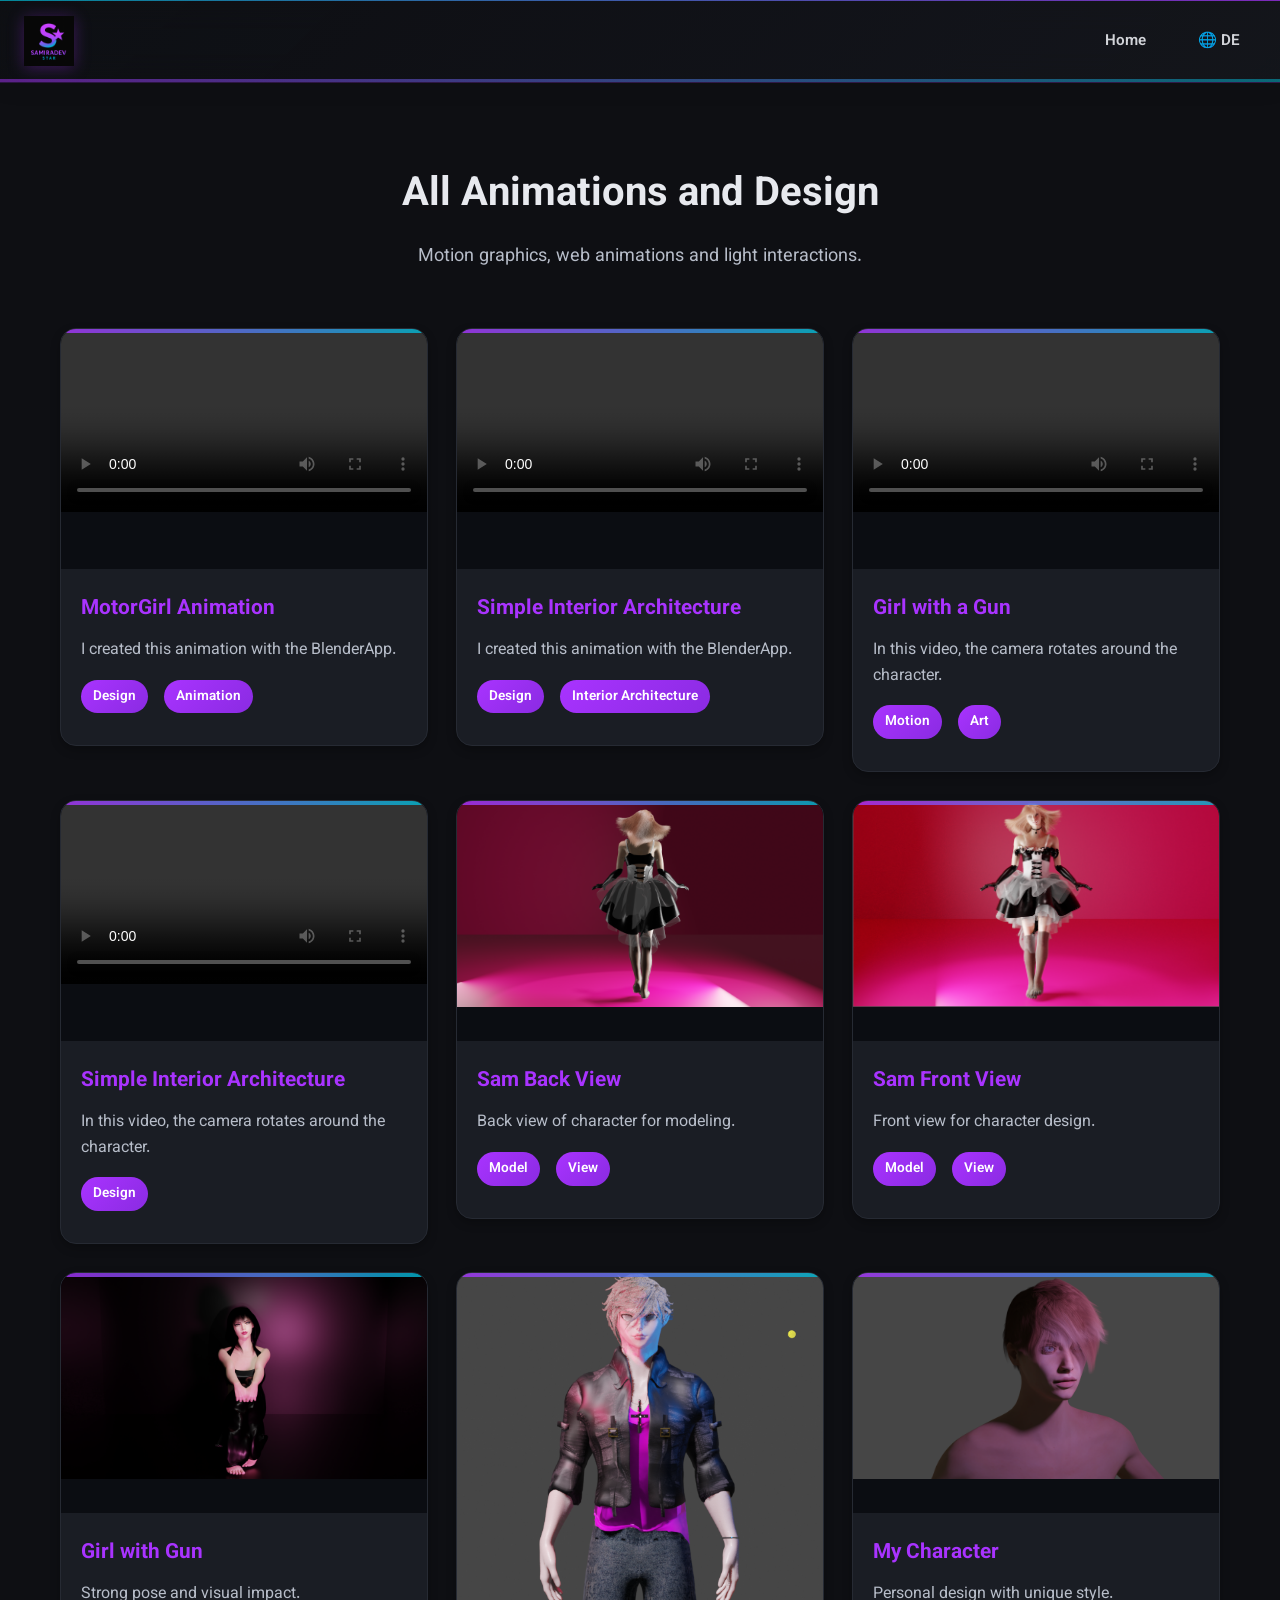
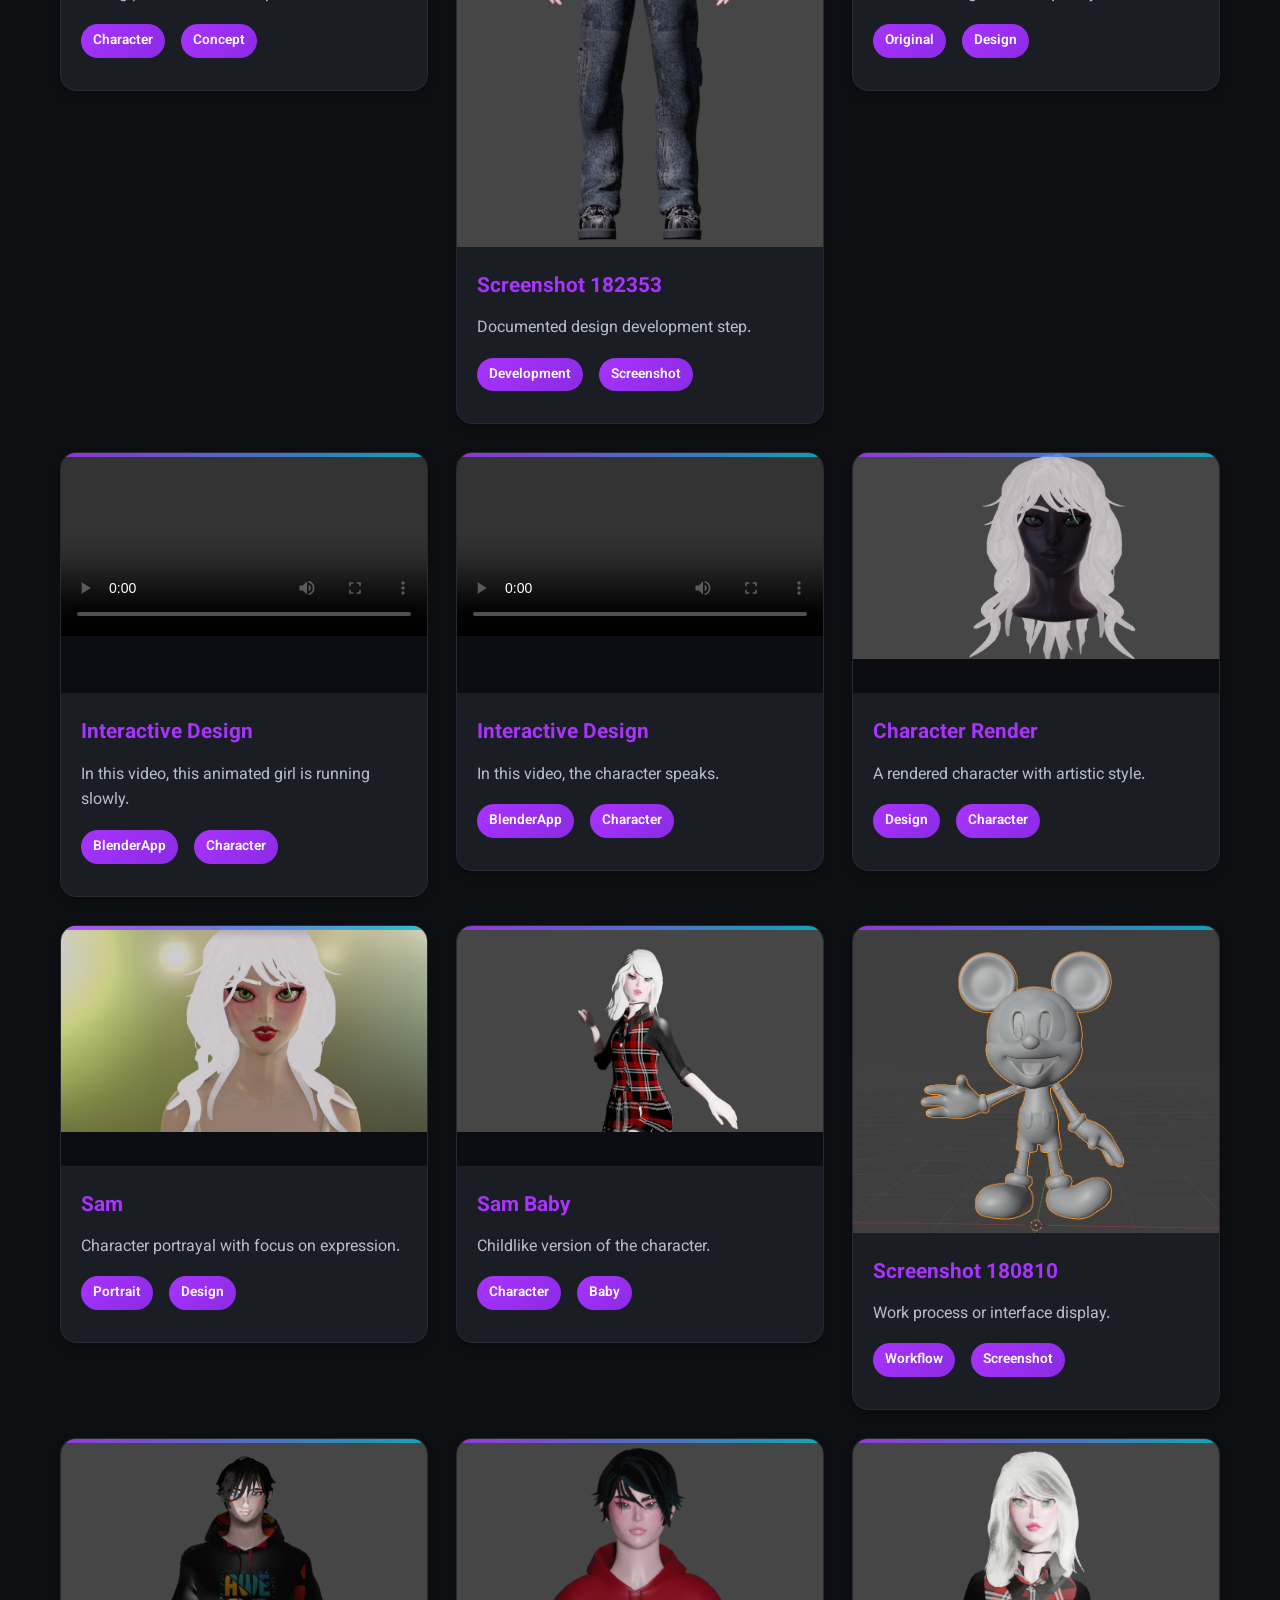
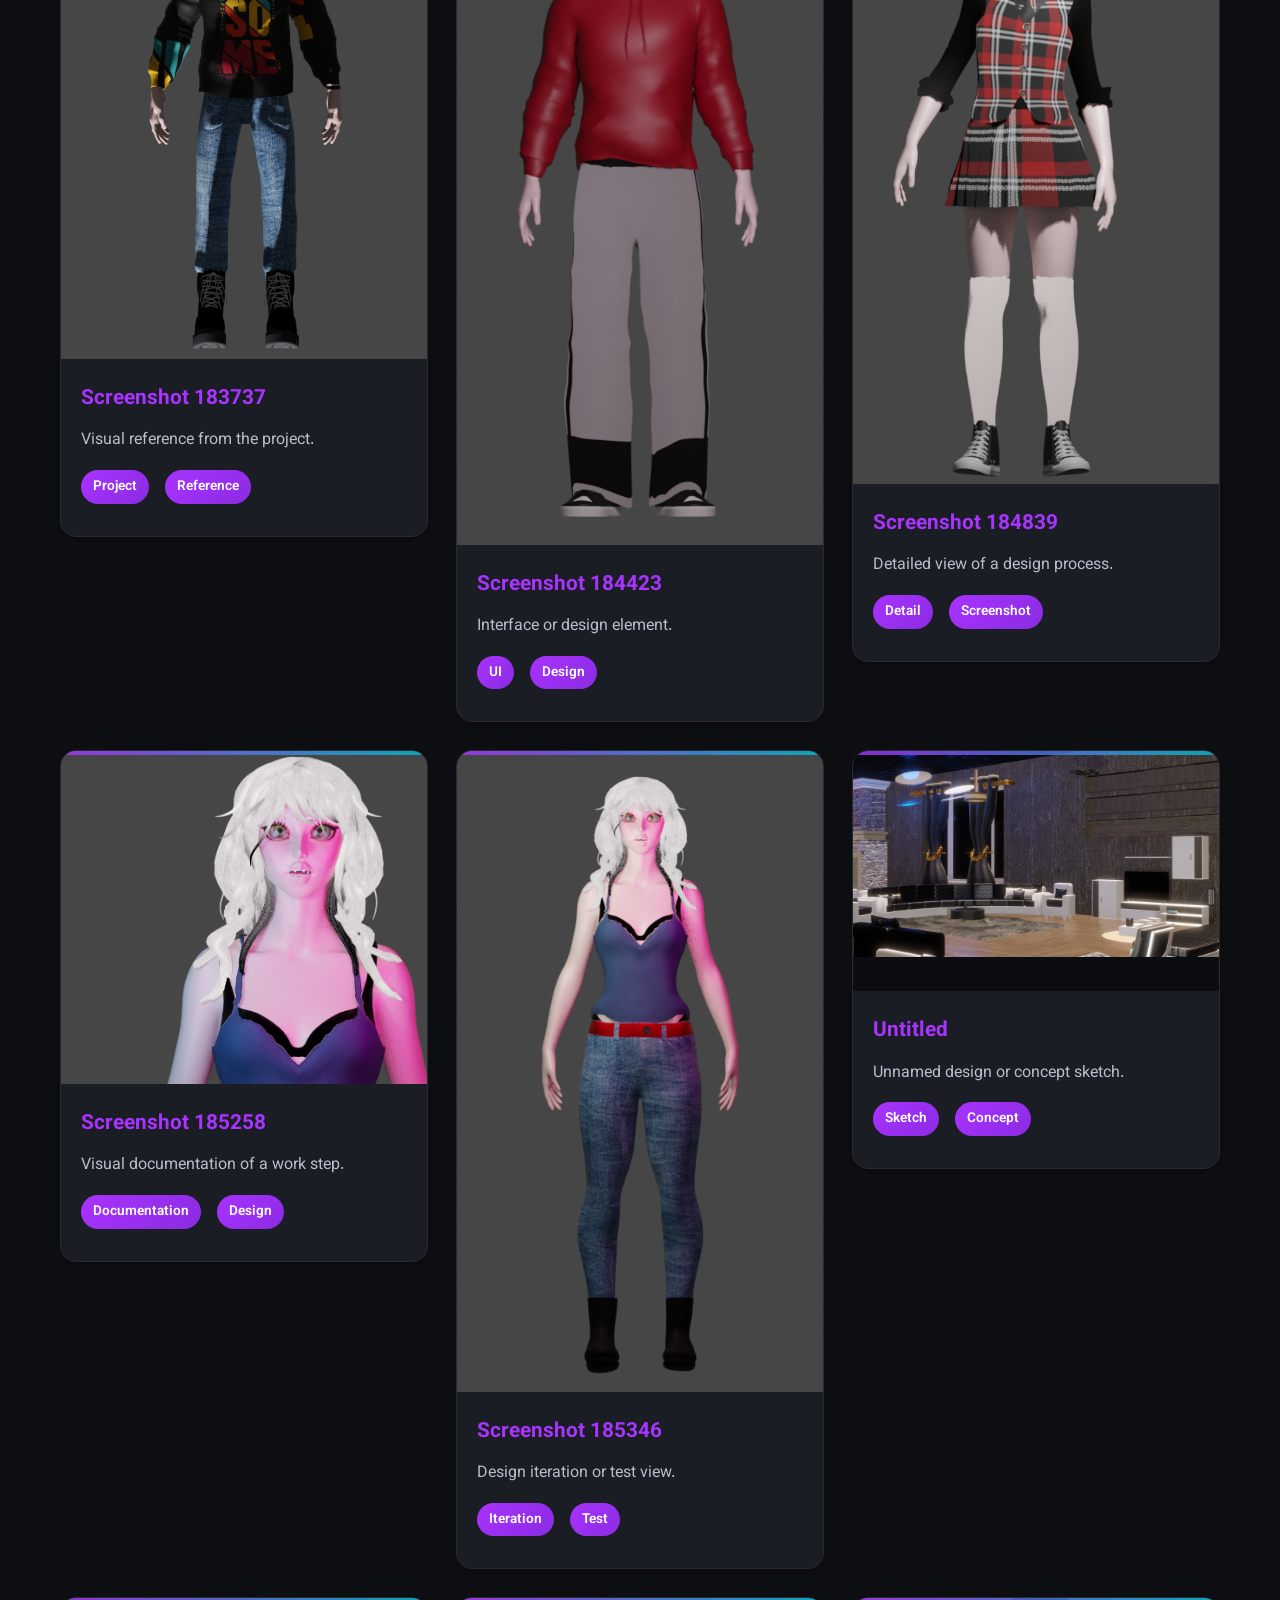
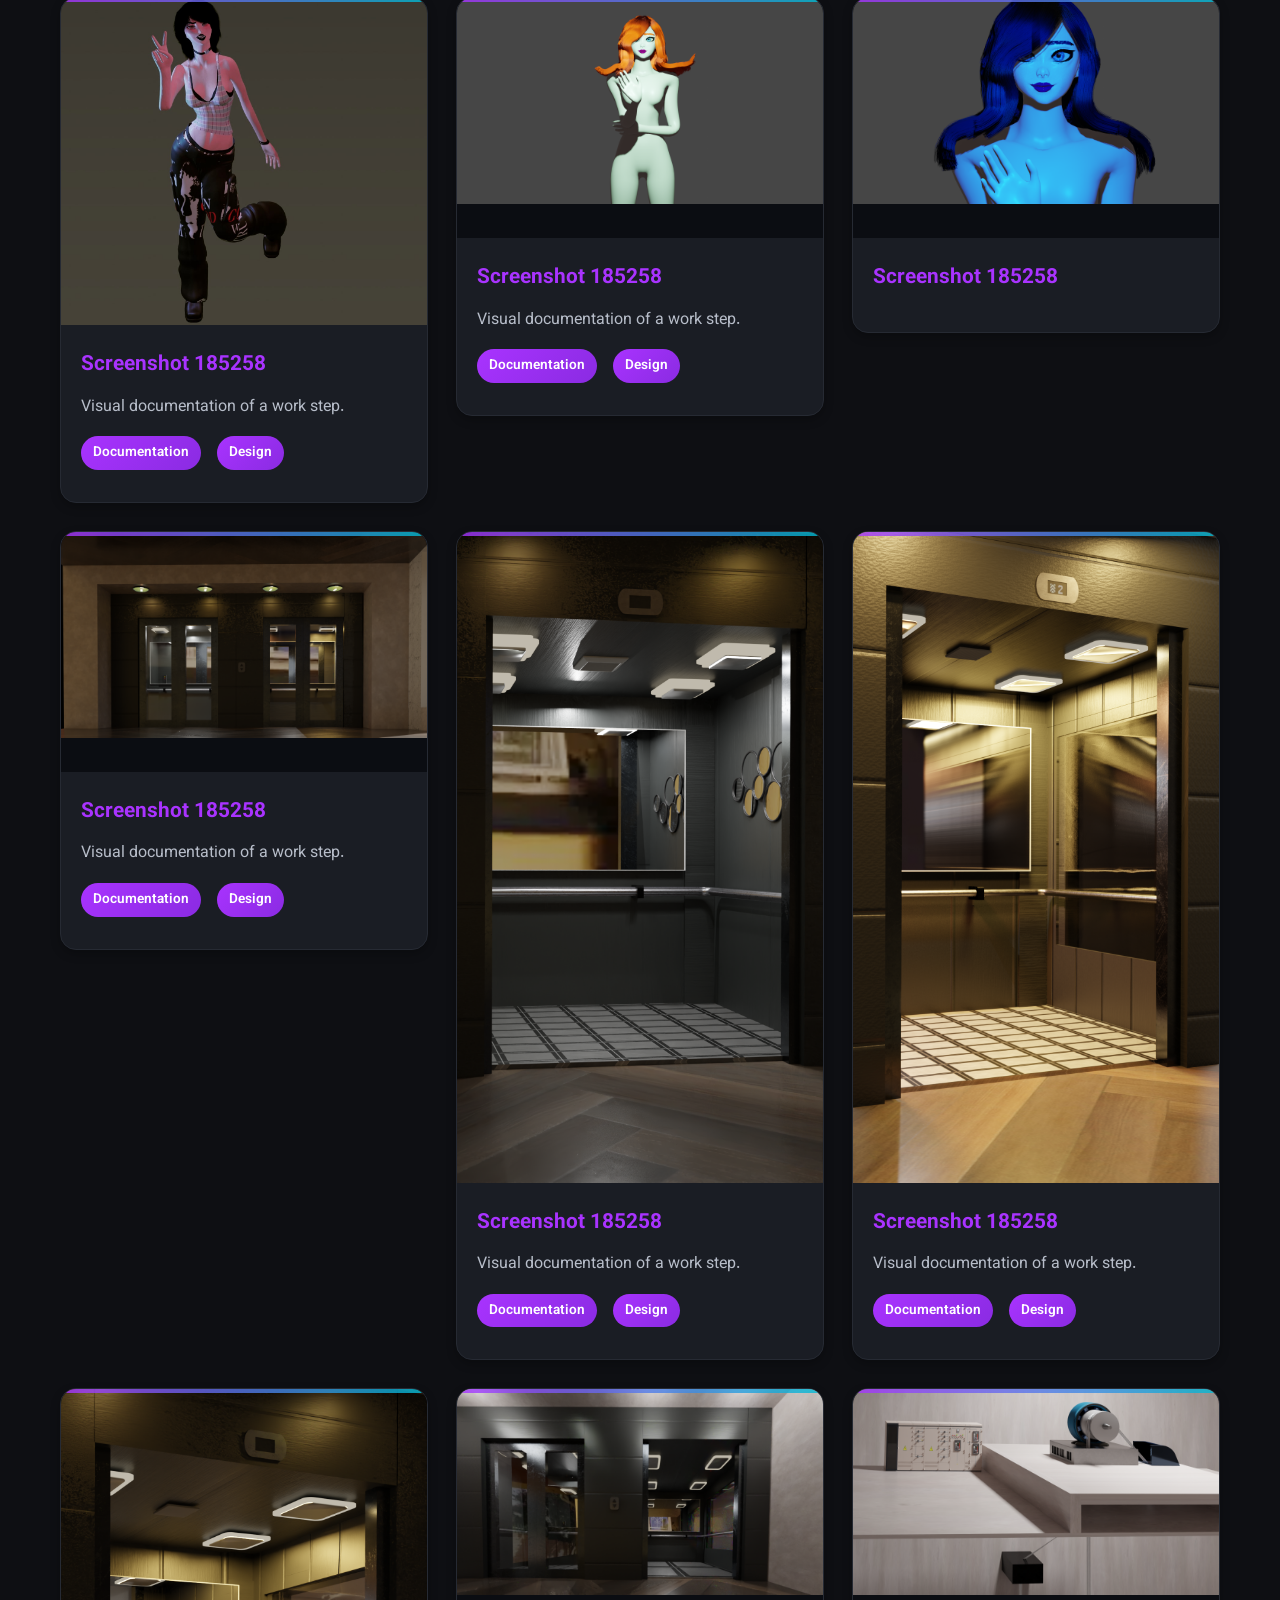
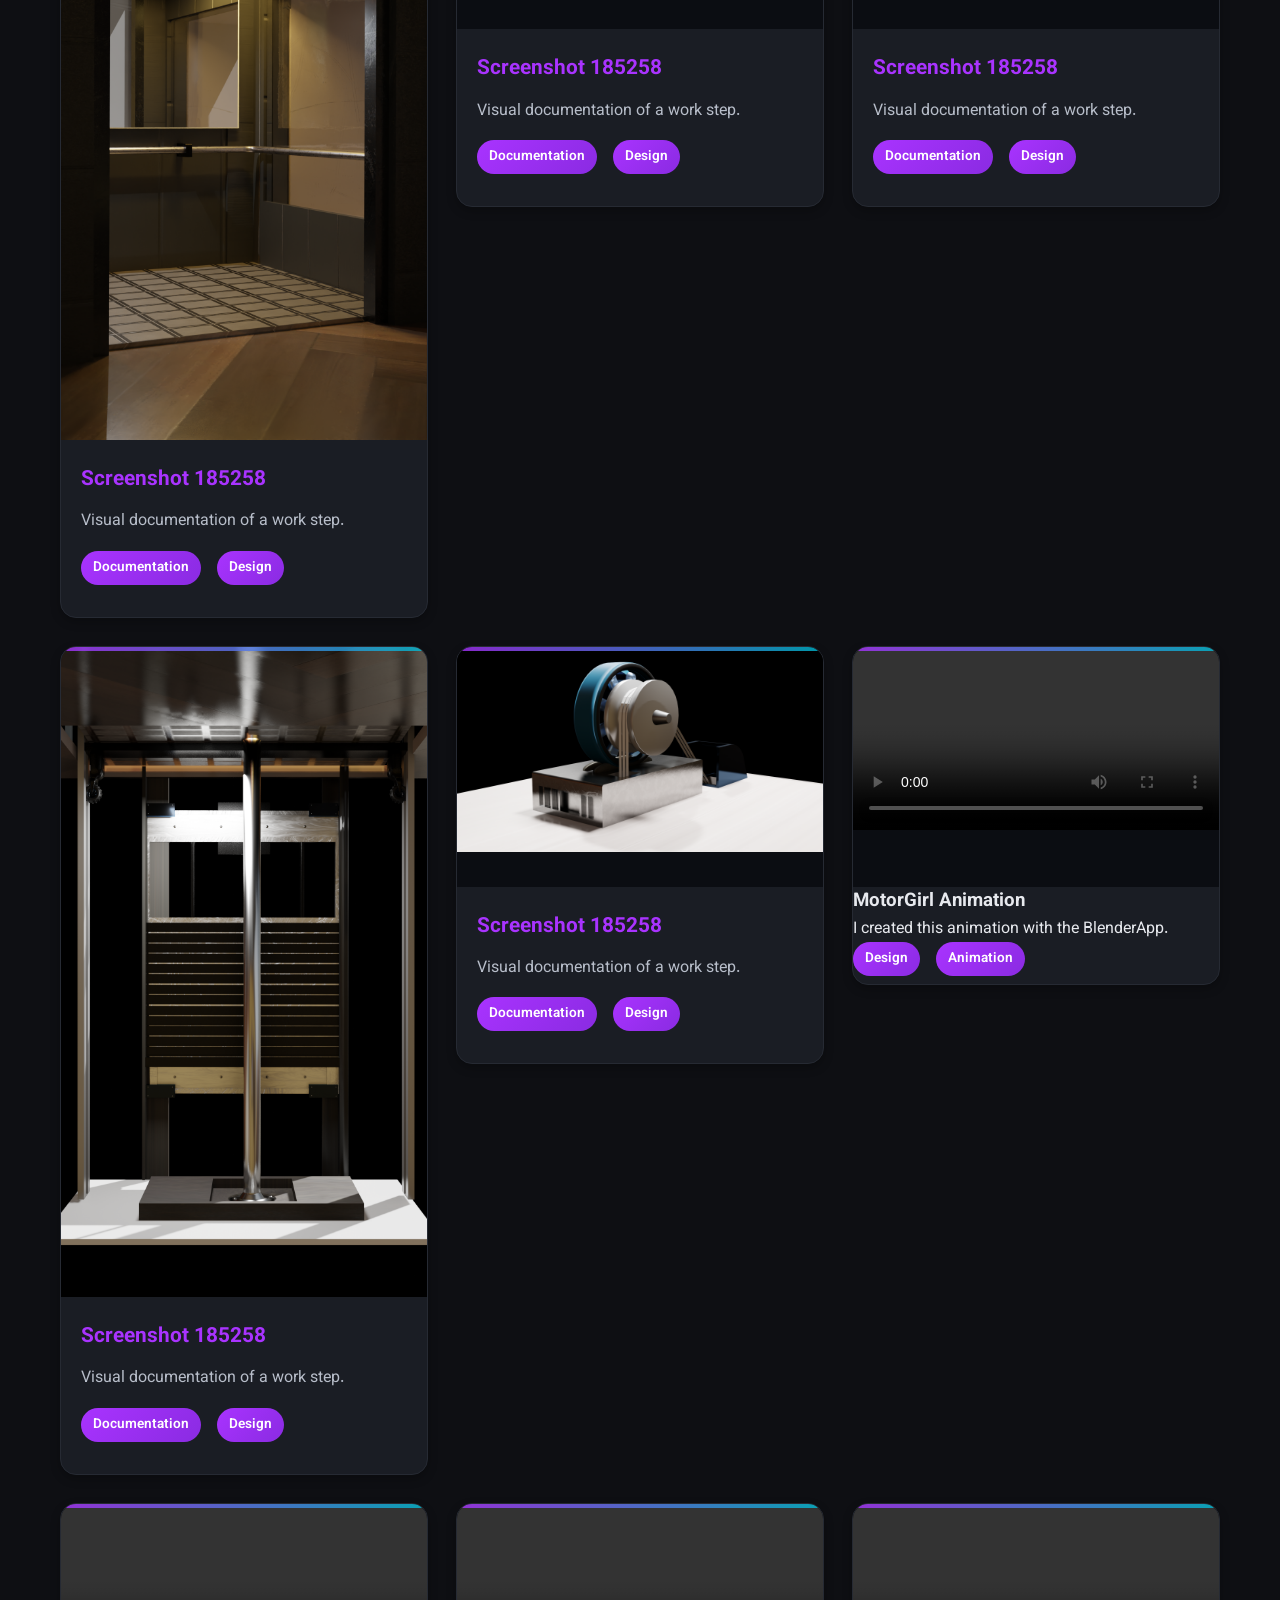
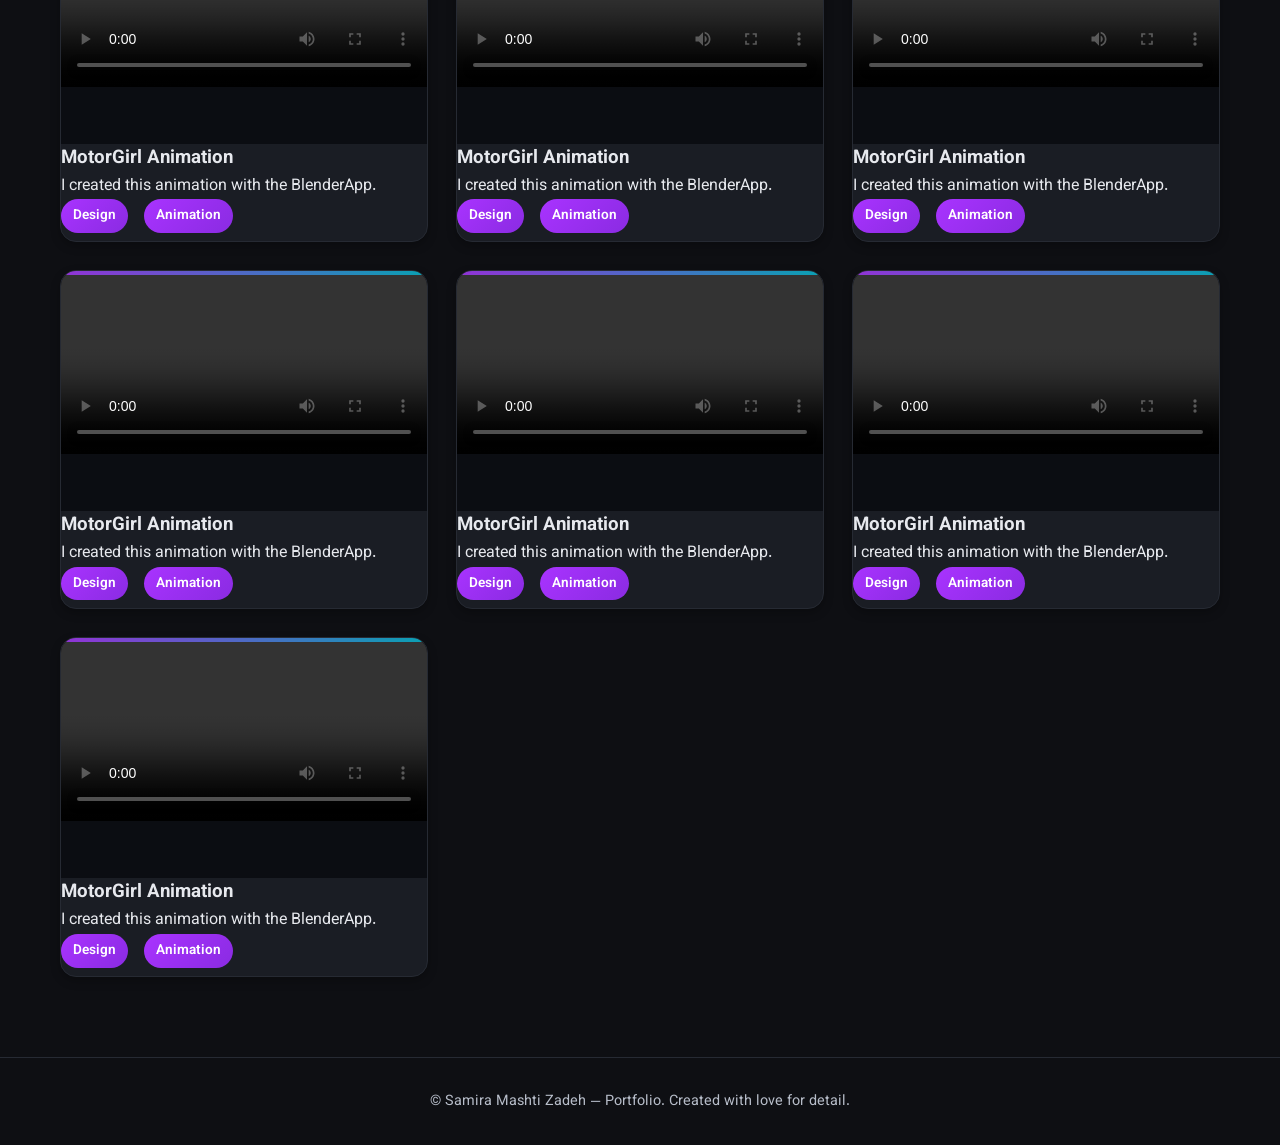
==== commit be091a98: "Add new elevator design images and videos to morevideos.html" ====
--- a/morevideos.html
+++ b/morevideos.html
@@ -407,15 +407,204 @@
         </div>
       </article>
 
+      <!-- image elevator interior design -->
+      <article class="card">
+        <div class="card__media">
+          <img src="./images/design/intdes (2).png" alt="Elevator Interior Design" loading="lazy" />
+        </div>
+        <div class="card__body">
+          <h3 data-i18n="morevideos.images.image13.title">Elevator Design</h3>
+          <p data-i18n="morevideos.images.image13.description">Just a Girl with Black Hair</p>
+          <div class="tags">
+            <span data-i18n="morevideos.images.image13.tag1">3DElevator</span>
+            <span data-i18n="morevideos.images.image13.tag2">Design</span>
+          </div>
+        </div>
+      </article>
+
+      <!-- image elevator interior design -->
+      <article class="card">
+        <div class="card__media">
+          <img src="./images/design/intdes (3).png" alt="Elevator Interior Design" loading="lazy" />
+        </div>
+        <div class="card__body">
+          <h3 data-i18n="morevideos.images.image13.title">Elevator Design</h3>
+          <p data-i18n="morevideos.images.image13.description">Just a Girl with Black Hair</p>
+          <div class="tags">
+            <span data-i18n="morevideos.images.image13.tag1">3DElevator</span>
+            <span data-i18n="morevideos.images.image13.tag2">Design</span>
+          </div>
+        </div>
+      </article>
+
+      <!-- image elevator interior design -->
+      <article class="card">
+        <div class="card__media">
+          <img src="./images/design/intdes (4).png" alt="Elevator Interior Design" loading="lazy" />
+        </div>
+        <div class="card__body">
+          <h3 data-i18n="morevideos.images.image13.title">Elevator Design</h3>
+          <p data-i18n="morevideos.images.image13.description">Just a Girl with Black Hair</p>
+          <div class="tags">
+            <span data-i18n="morevideos.images.image13.tag1">3DElevator</span>
+            <span data-i18n="morevideos.images.image13.tag2">Design</span>
+          </div>
+        </div>
+      </article>
+
+      <!-- image elevator interior design -->
+      <article class="card">
+        <div class="card__media">
+          <img src="./images/design/intdes (5).png" alt="Elevator Interior Design" loading="lazy" />
+        </div>
+        <div class="card__body">
+          <h3 data-i18n="morevideos.images.image13.title">Elevator Design</h3>
+          <p data-i18n="morevideos.images.image13.description">Just a Girl with Black Hair</p>
+          <div class="tags">
+            <span data-i18n="morevideos.images.image13.tag1">3DElevator</span>
+            <span data-i18n="morevideos.images.image13.tag2">Design</span>
+          </div>
+        </div>
+      </article>
+
+      <!-- image elevator operating system design -->
+      <article class="card">
+        <div class="card__media">
+          <img src="./images/design/opsyst (1).png" alt="Elevator Operating System Design" loading="lazy" />
+        </div>
+        <div class="card__body">
+          <h3 data-i18n="morevideos.images.image13.title">Elevator Operating Design</h3>
+          <p data-i18n="morevideos.images.image13.description">Let's see how a real elevator works here!</p>
+          <div class="tags">
+            <span data-i18n="morevideos.images.image13.tag1">3DElevatorOperatingSystem</span>
+            <span data-i18n="morevideos.images.image13.tag2">Design</span>
+          </div>
+        </div>
+      </article>
+
+      <!-- image elevator operating system design -->
+      <article class="card">
+        <div class="card__media">
+          <img src="./images/design/opsyst (2).png" alt="Elevator Operating System Design" loading="lazy" />
+        </div>
+        <div class="card__body">
+          <h3 data-i18n="morevideos.images.image13.title">Elevator Operating Design</h3>
+          <p data-i18n="morevideos.images.image13.description">Let's see how a real elevator works here!</p>
+          <div class="tags">
+            <span data-i18n="morevideos.images.image13.tag1">3DElevatorOperatingSystem</span>
+            <span data-i18n="morevideos.images.image13.tag2">Design</span>
+          </div>
+        </div>
+      </article>
+
+      <!-- image elevator operating system design -->
+      <article class="card">
+        <div class="card__media">
+          <img src="./images/design/opsyst (3).png" alt="Elevator Operating System Design" loading="lazy" />
+        </div>
+        <div class="card__body">
+          <h3 data-i18n="morevideos.images.image13.title">Elevator Operating Design</h3>
+          <p data-i18n="morevideos.images.image13.description">Let's see how a real elevator works here!</p>
+          <div class="tags">
+            <span data-i18n="morevideos.images.image13.tag1">3DElevatorOperatingSystem</span>
+            <span data-i18n="morevideos.images.image13.tag2">Design</span>
+          </div>
+        </div>
+      </article>
+
 
       <!-- Video fahrstuhl -->
       <article class="card">
         <div class="card__media">
-          <video src="videos/202511181913(1).mp4" controls preload="metadata"></video>
-        </div>
-        <div class="card__bFahrstuhl ody">
-          <h3 data-i18n="animations.card1.title">MotorGirl-Animation</h3>
-          <p data-i18n="animations.card1.description">Ich habe diese Animation mit der BlenderApp erstellt.</p>
+          <video src="videos/elsysvid (1).mkv" controls preload="metadata"></video>
+        </div>
+        <div class="card__bFahrstuhl ody">
+          <h3 data-i18n="animations.card1.title">Elevator Design</h3>
+          <p data-i18n="animations.card1.description">Let's see some Animations of it!</p>
+          <div class="tags"><span data-i18n="animations.card1.tag1">Design</span><span
+              data-i18n="animations.card1.tag2">Animation</span></div>
+        </div>
+      </article>
+
+      <article class="card">
+        <div class="card__media">
+          <video src="videos/elsysvid (2).mkv" controls preload="metadata"></video>
+        </div>
+        <div class="card__bFahrstuhl ody">
+          <h3 data-i18n="animations.card1.title">Elevator Design</h3>
+          <p data-i18n="animations.card1.description">Let's see some Animations of it!</p>
+          <div class="tags"><span data-i18n="animations.card1.tag1">Design</span><span
+              data-i18n="animations.card1.tag2">Animation</span></div>
+        </div>
+      </article>
+
+      <article class="card">
+        <div class="card__media">
+          <video src="videos/elsysvid (3).mkv" controls preload="metadata"></video>
+        </div>
+        <div class="card__bFahrstuhl ody">
+          <h3 data-i18n="animations.card1.title">Elevator Design</h3>
+          <p data-i18n="animations.card1.description">Let's see some Animations of it!</p>
+          <div class="tags"><span data-i18n="animations.card1.tag1">Design</span><span
+              data-i18n="animations.card1.tag2">Animation</span></div>
+        </div>
+      </article>
+
+      <article class="card">
+        <div class="card__media">
+          <video src="videos/elsysvid (4).mkv" controls preload="metadata"></video>
+        </div>
+        <div class="card__bFahrstuhl ody">
+          <h3 data-i18n="animations.card1.title">Elevator Design</h3>
+          <p data-i18n="animations.card1.description">Let's see some Animations of it!</p>
+          <div class="tags"><span data-i18n="animations.card1.tag1">Design</span><span
+              data-i18n="animations.card1.tag2">Animation</span></div>
+        </div>
+      </article>
+
+      <article class="card">
+        <div class="card__media">
+          <video src="videos/elsysvid (5).mkv" controls preload="metadata"></video>
+        </div>
+        <div class="card__bFahrstuhl ody">
+          <h3 data-i18n="animations.card1.title">Elevator Design</h3>
+          <p data-i18n="animations.card1.description">Let's see some Animations of it!</p>
+          <div class="tags"><span data-i18n="animations.card1.tag1">Design</span><span
+              data-i18n="animations.card1.tag2">Animation</span></div>
+        </div>
+      </article>
+
+      <article class="card">
+        <div class="card__media">
+          <video src="videos/elsysvid (6).mkv" controls preload="metadata"></video>
+        </div>
+        <div class="card__bFahrstuhl ody">
+          <h3 data-i18n="animations.card1.title">Elevator Design</h3>
+          <p data-i18n="animations.card1.description">Let's see some Animations of it!</p>
+          <div class="tags"><span data-i18n="animations.card1.tag1">Design</span><span
+              data-i18n="animations.card1.tag2">Animation</span></div>
+        </div>
+      </article>
+
+      <article class="card">
+        <div class="card__media">
+          <video src="videos/elsysvid (7).mkv" controls preload="metadata"></video>
+        </div>
+        <div class="card__bFahrstuhl ody">
+          <h3 data-i18n="animations.card1.title">Elevator Design</h3>
+          <p data-i18n="animations.card1.description">Let's see some Animations of it!</p>
+          <div class="tags"><span data-i18n="animations.card1.tag1">Design</span><span
+              data-i18n="animations.card1.tag2">Animation</span></div>
+        </div>
+      </article>
+
+      <article class="card">
+        <div class="card__media">
+          <video src="videos/elsysvid (8).mkv" controls preload="metadata"></video>
+        </div>
+        <div class="card__bFahrstuhl ody">
+          <h3 data-i18n="animations.card1.title">Elevator Design</h3>
+          <p data-i18n="animations.card1.description">Let's see some Animations of it!</p>
           <div class="tags"><span data-i18n="animations.card1.tag1">Design</span><span
               data-i18n="animations.card1.tag2">Animation</span></div>
         </div>
